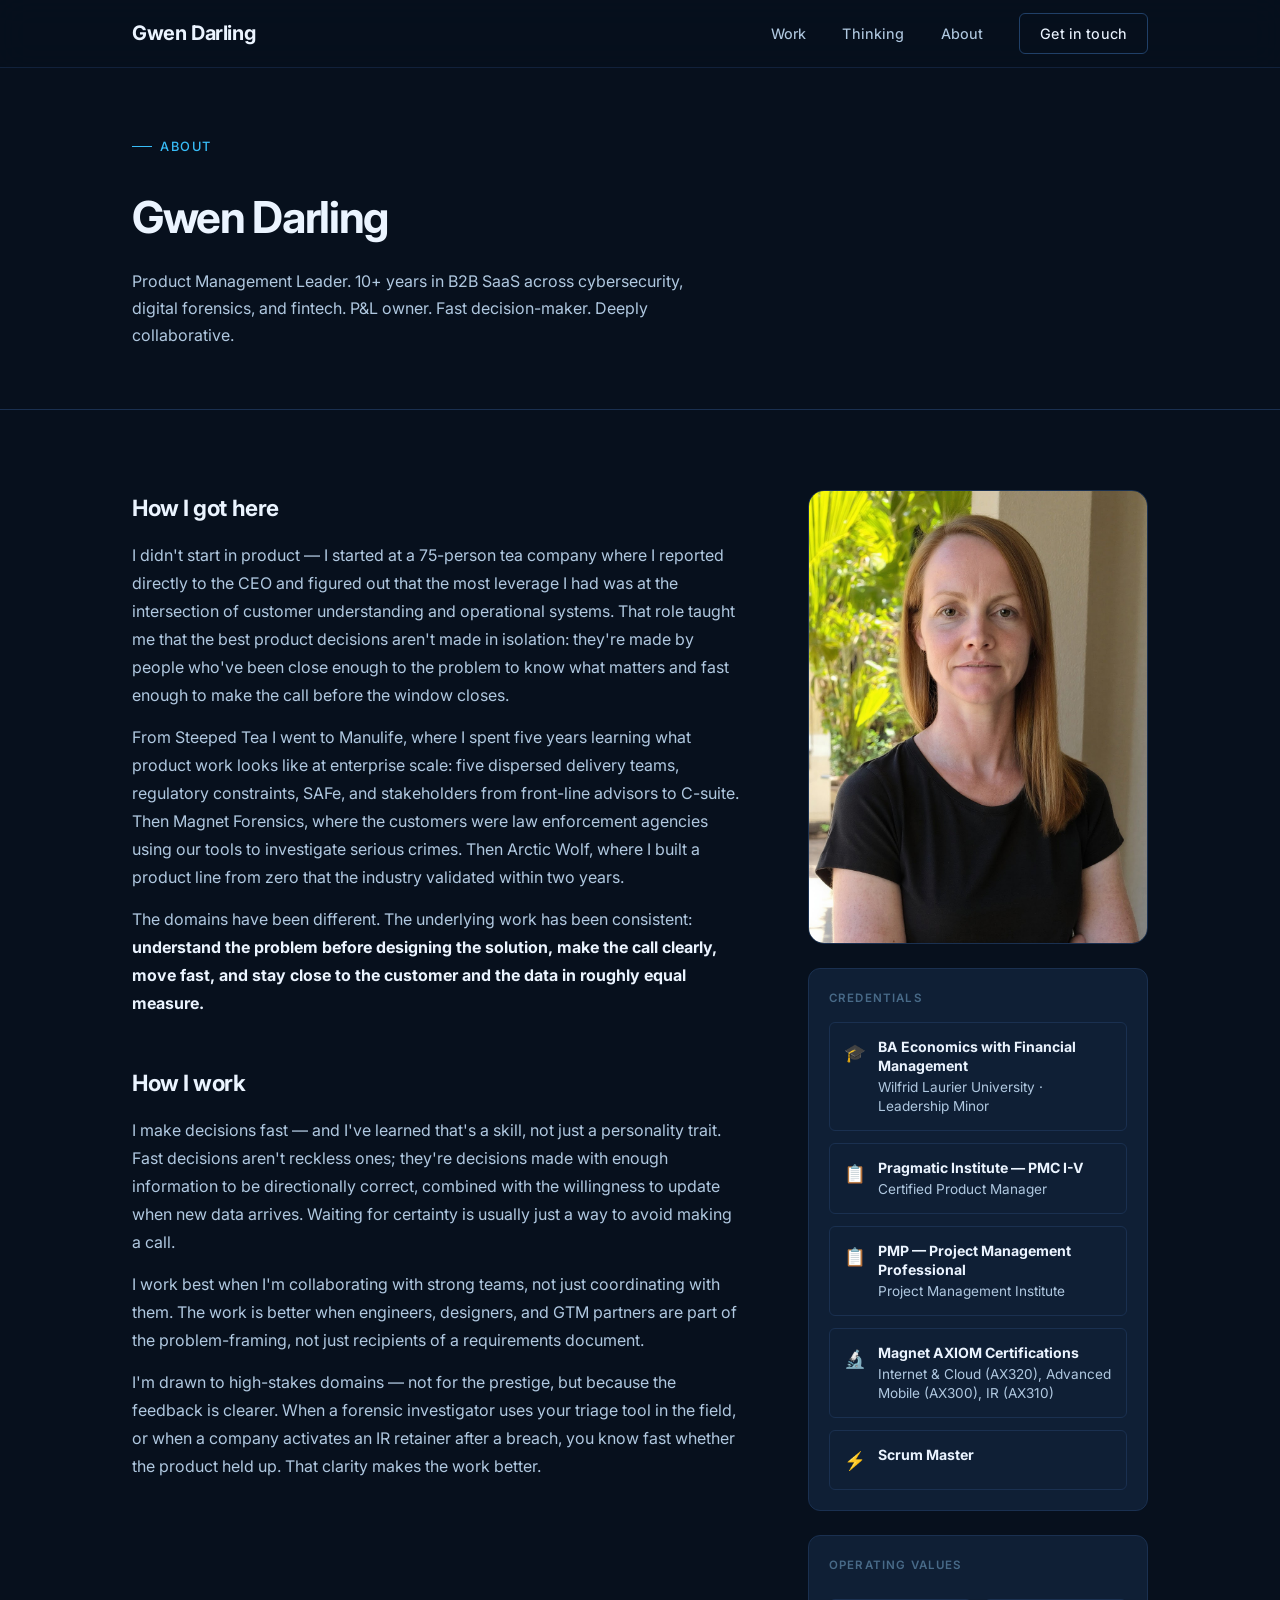
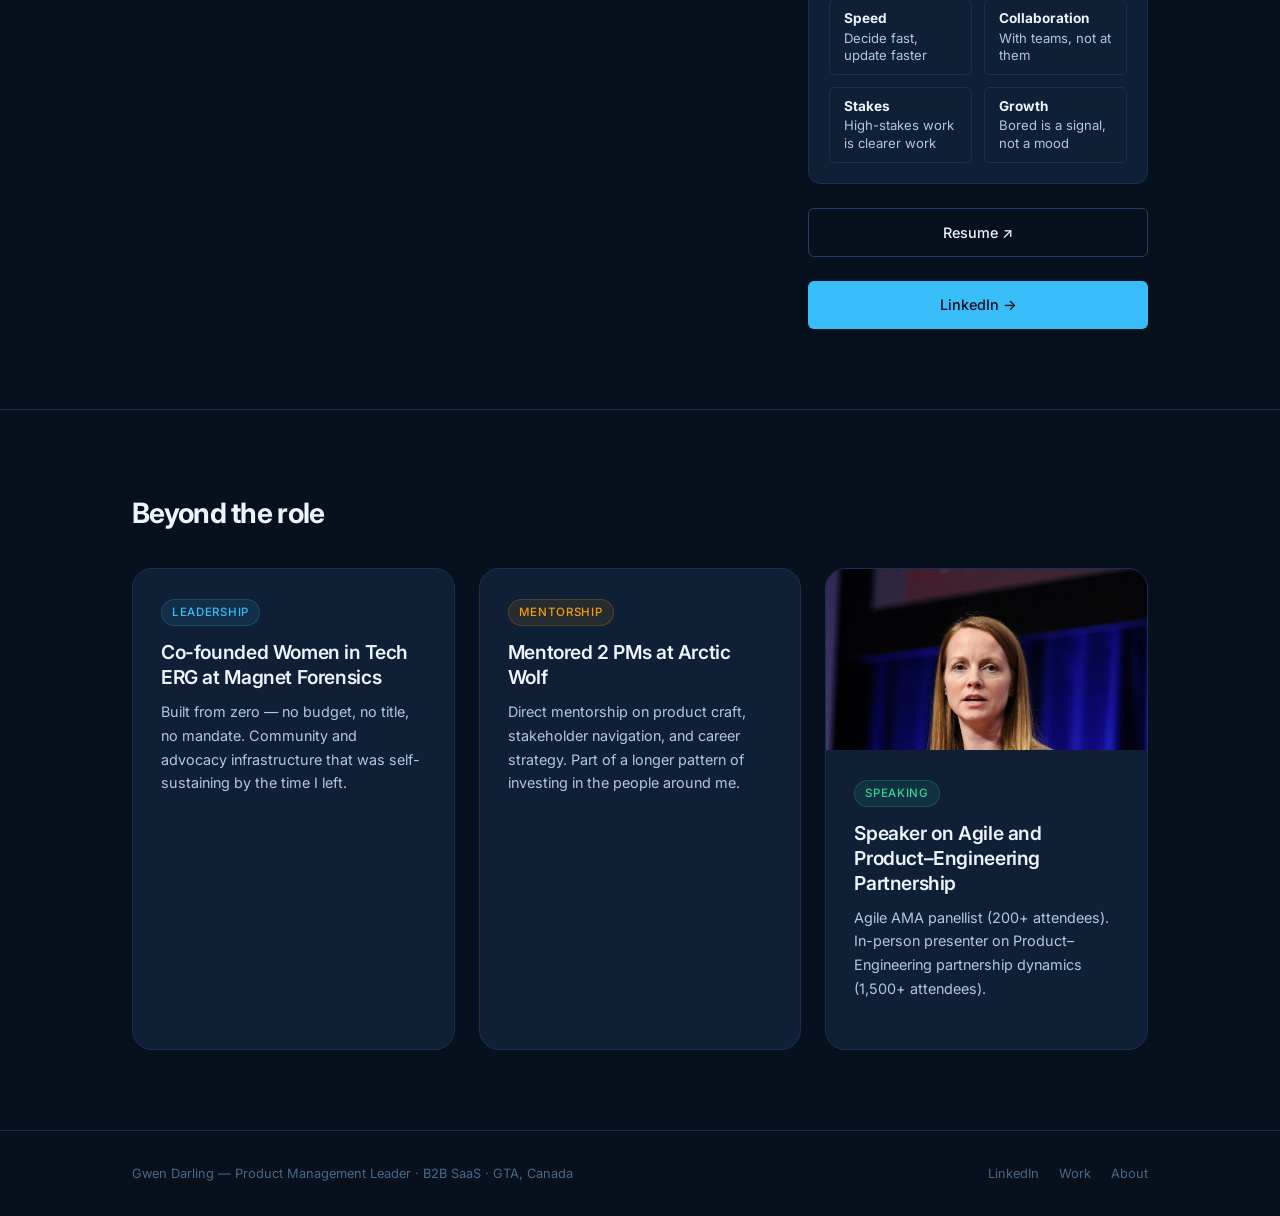
==== about.html @ f96384a4 "refactor: remove job-seeking language and update branding across site - Replace "Director of Product" ====
<!DOCTYPE html>
<html lang="en">
<head>
  <meta charset="UTF-8">
  <meta name="viewport" content="width=device-width, initial-scale=1.0">
  <title>About — Gwen Darling</title>
  <meta name="description" content="Product Management Leader. High-energy, fast-moving, deeply collaborative. Based in Greater Toronto Area. Open to Head, Lead, and Staff PM roles in B2B SaaS.">
  <link rel="stylesheet" href="css/style.css">
  <link rel="icon" href="data:image/svg+xml,<svg xmlns='http://www.w3.org/2000/svg' viewBox='0 0 100 100'><text y='.9em' font-size='90'>⚡</text></svg>">
</head>
<body>

<nav>
  <div class="container">
    <a href="/" class="nav-logo">Gwen Darling</a>
    <div class="nav-links">
      <a href="work.html">Work</a>
      <a href="thinking.html">Thinking</a>
      <a href="about.html">About</a>
      <a href="https://www.linkedin.com/in/gwendarling" target="_blank" rel="noopener" class="nav-cta">Get in touch</a>
    </div>
    <button class="nav-toggle" aria-label="Toggle navigation">
      <span></span><span></span><span></span>
    </button>
  </div>
</nav>

<main>

  <div class="page-hero">
    <div class="container">
      <div class="hero-label">About</div>
      <h1>Gwen Darling</h1>
      <p>Product Management Leader. 10+ years in B2B SaaS across cybersecurity, digital forensics, and fintech. P&amp;L owner. Fast decision-maker. Deeply collaborative.</p>
    </div>
  </div>

  <section>
    <div class="container">
      <div class="about-grid">

        <div class="about-content">

          <h2>How I got here</h2>
          <p>I didn't start in product — I started at a 75-person tea company where I reported directly to the CEO and figured out that the most leverage I had was at the intersection of customer understanding and operational systems. That role taught me that the best product decisions aren't made in isolation: they're made by people who've been close enough to the problem to know what matters and fast enough to make the call before the window closes.</p>
          <p>From Steeped Tea I went to Manulife, where I spent five years learning what product work looks like at enterprise scale: five dispersed delivery teams, regulatory constraints, SAFe, and stakeholders from front-line advisors to C-suite. Then Magnet Forensics, where the customers were law enforcement agencies using our tools to investigate serious crimes. Then Arctic Wolf, where I built a product line from zero that the industry validated within two years.</p>
          <p>The domains have been different. The underlying work has been consistent: <strong>understand the problem before designing the solution, make the call clearly, move fast, and stay close to the customer and the data in roughly equal measure.</strong></p>

          <h2>How I work</h2>
          <p>I make decisions fast — and I've learned that's a skill, not just a personality trait. Fast decisions aren't reckless ones; they're decisions made with enough information to be directionally correct, combined with the willingness to update when new data arrives. Waiting for certainty is usually just a way to avoid making a call.</p>
          <p>I work best when I'm collaborating with strong teams, not just coordinating with them. The work is better when engineers, designers, and GTM partners are part of the problem-framing, not just recipients of a requirements document.</p>
          <p>I'm drawn to high-stakes domains — not for the prestige, but because the feedback is clearer. When a forensic investigator uses your triage tool in the field, or when a company activates an IR retainer after a breach, you know fast whether the product held up. That clarity makes the work better.</p>


        </div>

        <aside>

          <div style="display: flex; flex-direction: column; gap: 24px; position: sticky; top: calc(var(--nav-h) + 24px);">

            <div style="border-radius: 16px; overflow: hidden; border: 1px solid var(--border); aspect-ratio: 3/4;">
              <img src="images/gwen-headshot.jpg" alt="Gwen Darling" style="width: 100%; height: 100%; object-fit: cover; object-position: center top; display: block;">
            </div>

            <div class="sidebar-card">
              <h4>Credentials</h4>
              <div class="credential-list">
                <div class="credential">
                  <span class="credential-icon">🎓</span>
                  <div class="credential-text">
                    <strong>BA Economics with Financial Management</strong>
                    Wilfrid Laurier University · Leadership Minor
                  </div>
                </div>
                <div class="credential">
                  <span class="credential-icon">📋</span>
                  <div class="credential-text">
                    <strong>Pragmatic Institute — PMC I-V</strong>
                    Certified Product Manager
                  </div>
                </div>
                <div class="credential">
                  <span class="credential-icon">📋</span>
                  <div class="credential-text">
                    <strong>PMP — Project Management Professional</strong>
                    Project Management Institute
                  </div>
                </div>
                <div class="credential">
                  <span class="credential-icon">🔬</span>
                  <div class="credential-text">
                    <strong>Magnet AXIOM Certifications</strong>
                    Internet &amp; Cloud (AX320), Advanced Mobile (AX300), IR (AX310)
                  </div>
                </div>
                <div class="credential">
                  <span class="credential-icon">⚡</span>
                  <div class="credential-text">
                    <strong>Scrum Master</strong>
                  </div>
                </div>
              </div>
            </div>

            <div class="sidebar-card">
              <h4>Operating values</h4>
              <div class="values-grid">
                <div class="value-chip"><strong>Speed</strong>Decide fast, update faster</div>
                <div class="value-chip"><strong>Collaboration</strong>With teams, not at them</div>
                <div class="value-chip"><strong>Stakes</strong>High-stakes work is clearer work</div>
                <div class="value-chip"><strong>Growth</strong>Bored is a signal, not a mood</div>
              </div>
            </div>

            <a href="downloads/Gwen_Darling2026.pdf" target="_blank" class="btn btn-ghost" style="text-align: center; justify-content: center;">
              Resume ↗
            </a>
            <a href="https://www.linkedin.com/in/gwendarling" target="_blank" rel="noopener" class="btn btn-primary" style="text-align: center; justify-content: center;">
              LinkedIn →
            </a>

          </div>

        </aside>

      </div>
    </div>
  </section>

  <!-- ERG / Speaking -->
  <section style="border-top: 1px solid var(--border);">
    <div class="container">
      <h2 class="section-title" style="margin-bottom: 32px;">Beyond the role</h2>
      <div class="cards-grid three">

        <div class="card" style="cursor: default;">
          <div class="card-body">
            <div class="card-tag">Leadership</div>
            <h3>Co-founded Women in Tech ERG at Magnet Forensics</h3>
            <p>Built from zero — no budget, no title, no mandate. Community and advocacy infrastructure that was self-sustaining by the time I left.</p>
          </div>
        </div>

        <div class="card" style="cursor: default;">
          <div class="card-body">
            <div class="card-tag warm">Mentorship</div>
            <h3>Mentored 2 PMs at Arctic Wolf</h3>
            <p>Direct mentorship on product craft, stakeholder navigation, and career strategy. Part of a longer pattern of investing in the people around me.</p>
          </div>
        </div>

        <div class="card" style="cursor: default;">
          <div class="card-image">
            <img src="images/gwen-speaking.jpg" alt="Gwen Darling presenting on stage" loading="lazy" style="object-position: center top;">
          </div>
          <div class="card-body">
            <div class="card-tag green">Speaking</div>
            <h3>Speaker on Agile and Product–Engineering Partnership</h3>
            <p>Agile AMA panellist (200+ attendees). In-person presenter on Product–Engineering partnership dynamics (1,500+ attendees).</p>
          </div>
        </div>

      </div>
    </div>
  </section>

</main>

<footer>
  <div class="container">
    <div class="footer-inner">
      <span class="footer-copy">Gwen Darling — Product Management Leader · B2B SaaS · GTA, Canada</span>
      <div class="footer-links">
        <a href="https://www.linkedin.com/in/gwendarling" target="_blank" rel="noopener">LinkedIn</a>
        <a href="work.html">Work</a>
        <a href="about.html">About</a>
      </div>
    </div>
  </div>
</footer>

<script src="js/main.js"></script>
</body>
</html>
---- css/style.css ----
@import url('https://fonts.googleapis.com/css2?family=Inter:wght@300;400;500;600;700&family=Inter+Display:wght@600;700;800&display=swap');

/* ─── Variables ──────────────────────────────────────────── */
:root {
  --bg:          #07101D;
  --bg-alt:      #0B1829;
  --bg-card:     #0F1F35;
  --bg-card-hover: #132640;
  --border:      #1A3050;
  --border-light: #204068;

  --text:        #B0C8E0;
  --text-bright: #EBF4FF;
  --text-dim:    #486A88;

  --accent:      #38BDF8;
  --accent-dim:  #0EA5E9;
  --warm:        #F59E0B;
  --warm-dim:    #D97706;
  --green:       #34D399;
  --red:         #F87171;

  --font:        'Inter', -apple-system, BlinkMacSystemFont, sans-serif;
  --font-display:'Inter Display', 'Inter', sans-serif;

  --max:         1080px;
  --nav-h:       68px;

  --r-sm:        6px;
  --r-md:        12px;
  --r-lg:        20px;

  --ease:        cubic-bezier(0.25, 0.46, 0.45, 0.94);
}

/* ─── Reset ──────────────────────────────────────────────── */
*, *::before, *::after { box-sizing: border-box; margin: 0; padding: 0; }
html { scroll-behavior: smooth; -webkit-font-smoothing: antialiased; }
body {
  font-family: var(--font);
  background: var(--bg);
  color: var(--text);
  line-height: 1.65;
  font-size: 1rem;
}
img { display: block; max-width: 100%; }
a { color: var(--accent); text-decoration: none; transition: color 0.2s var(--ease); }
a:hover { color: var(--accent-dim); }

/* ─── Layout ─────────────────────────────────────────────── */
.container {
  max-width: var(--max);
  margin: 0 auto;
  padding: 0 32px;
}
@media (max-width: 640px) { .container { padding: 0 20px; } }

section { padding: 80px 0; }
section + section { border-top: 1px solid var(--border); }

/* ─── Navigation ─────────────────────────────────────────── */
nav {
  position: fixed;
  top: 0; left: 0; right: 0;
  height: var(--nav-h);
  z-index: 100;
  display: flex;
  align-items: center;
  background: rgba(7, 16, 29, 0.85);
  backdrop-filter: blur(16px);
  -webkit-backdrop-filter: blur(16px);
  border-bottom: 1px solid rgba(26, 48, 80, 0.6);
}
nav .container {
  display: flex;
  align-items: center;
  justify-content: space-between;
  width: 100%;
}
.nav-logo {
  font-family: var(--font-display);
  font-size: 1.25rem;
  font-weight: 700;
  color: var(--text-bright);
  letter-spacing: -0.02em;
}
.nav-logo:hover { color: var(--accent); }
.nav-links {
  display: flex;
  align-items: center;
  gap: 36px;
}
.nav-links a {
  color: var(--text);
  font-size: 0.9rem;
  font-weight: 450;
  letter-spacing: 0.01em;
  transition: color 0.2s var(--ease);
}
.nav-links a:hover { color: var(--text-bright); }
.nav-cta {
  display: inline-flex;
  align-items: center;
  padding: 8px 20px;
  background: transparent;
  border: 1px solid var(--border-light);
  border-radius: var(--r-sm);
  color: var(--text-bright) !important;
  font-size: 0.875rem;
  font-weight: 500;
  transition: border-color 0.2s var(--ease), background 0.2s var(--ease) !important;
}
.nav-cta:hover {
  border-color: var(--accent) !important;
  background: rgba(56, 189, 248, 0.08) !important;
}
.nav-toggle {
  display: none;
  flex-direction: column;
  gap: 5px;
  cursor: pointer;
  background: none;
  border: none;
  padding: 4px;
}
.nav-toggle span {
  display: block;
  width: 22px;
  height: 2px;
  background: var(--text);
  border-radius: 2px;
  transition: all 0.2s var(--ease);
}
@media (max-width: 680px) {
  .nav-links { display: none; flex-direction: column; gap: 0; position: absolute; top: var(--nav-h); left: 0; right: 0; background: var(--bg-alt); border-bottom: 1px solid var(--border); padding: 16px 0; }
  .nav-links.open { display: flex; }
  .nav-links a { padding: 12px 32px; }
  .nav-toggle { display: flex; }
}

/* ─── Hero ───────────────────────────────────────────────── */
.hero {
  padding-top: calc(var(--nav-h) + 80px);
  padding-bottom: 80px;
  border-bottom: 1px solid var(--border);
}
.hero-label {
  display: inline-flex;
  align-items: center;
  gap: 8px;
  font-size: 0.8rem;
  font-weight: 500;
  letter-spacing: 0.12em;
  text-transform: uppercase;
  color: var(--accent);
  margin-bottom: 24px;
}
.hero-label::before {
  content: '';
  display: block;
  width: 20px;
  height: 1px;
  background: var(--accent);
}
.hero h1 {
  font-family: var(--font-display);
  font-size: clamp(2.4rem, 5vw, 4rem);
  font-weight: 700;
  line-height: 1.1;
  letter-spacing: -0.03em;
  color: var(--text-bright);
  max-width: 820px;
  margin-bottom: 28px;
}
.hero h1 em {
  font-style: normal;
  color: var(--accent);
}
.hero-sub {
  font-size: 1.1rem;
  color: var(--text);
  max-width: 600px;
  line-height: 1.7;
  margin-bottom: 40px;
}
.hero-actions {
  display: flex;
  align-items: center;
  gap: 16px;
  flex-wrap: wrap;
}
.btn {
  display: inline-flex;
  align-items: center;
  gap: 8px;
  padding: 12px 28px;
  border-radius: var(--r-sm);
  font-size: 0.9rem;
  font-weight: 500;
  transition: all 0.2s var(--ease);
  cursor: pointer;
  border: none;
}
.btn-primary {
  background: var(--accent);
  color: #07101D;
}
.btn-primary:hover {
  background: #7DD3FC;
  color: #07101D;
  transform: translateY(-1px);
}
.btn-ghost {
  background: transparent;
  border: 1px solid var(--border-light);
  color: var(--text-bright);
}
.btn-ghost:hover {
  border-color: var(--text-dim);
  color: var(--text-bright);
  transform: translateY(-1px);
}

/* ─── Metrics Bar ────────────────────────────────────────── */
.metrics {
  display: grid;
  grid-template-columns: repeat(3, 1fr);
  gap: 1px;
  background: var(--border);
  border: 1px solid var(--border);
  border-radius: var(--r-md);
  overflow: hidden;
  margin-top: 60px;
}
.metric {
  background: var(--bg-card);
  padding: 28px 32px;
  display: flex;
  flex-direction: column;
  gap: 4px;
}
.metric-value {
  font-family: var(--font-display);
  font-size: 2.5rem;
  font-weight: 700;
  color: var(--warm);
  letter-spacing: -0.03em;
  line-height: 1;
}
.metric-label {
  font-size: 0.85rem;
  color: var(--text-dim);
  line-height: 1.4;
}
@media (max-width: 680px) {
  .metrics { grid-template-columns: 1fr; }
  .metric { padding: 20px 24px; }
}

/* ─── Section Headers ────────────────────────────────────── */
.section-header {
  display: flex;
  align-items: baseline;
  justify-content: space-between;
  gap: 16px;
  margin-bottom: 48px;
  flex-wrap: wrap;
}
.section-title {
  font-family: var(--font-display);
  font-size: 1.75rem;
  font-weight: 700;
  color: var(--text-bright);
  letter-spacing: -0.025em;
}
.section-link {
  font-size: 0.875rem;
  color: var(--accent);
  white-space: nowrap;
}

/* ─── Case Study Cards ───────────────────────────────────── */
.cards-grid {
  display: grid;
  grid-template-columns: repeat(2, 1fr);
  gap: 24px;
}
.cards-grid.three { grid-template-columns: repeat(3, 1fr); }
@media (max-width: 860px) { .cards-grid, .cards-grid.three { grid-template-columns: 1fr; } }

.card {
  background: var(--bg-card);
  border: 1px solid var(--border);
  border-radius: var(--r-lg);
  overflow: hidden;
  transition: border-color 0.25s var(--ease), transform 0.25s var(--ease), background 0.25s var(--ease);
  cursor: pointer;
}
.card:hover {
  border-color: var(--border-light);
  background: var(--bg-card-hover);
  transform: translateY(-3px);
}
.card a { color: inherit; }
.card a:hover { color: inherit; }

.card-image {
  width: 100%;
  aspect-ratio: 16/9;
  overflow: hidden;
  background: var(--bg-alt);
  position: relative;
}
.card-image img {
  width: 100%;
  height: 100%;
  object-fit: cover;
  object-position: top left;
  transition: transform 0.4s var(--ease);
}
.card:hover .card-image img { transform: scale(1.03); }

.card-image-placeholder {
  width: 100%;
  aspect-ratio: 16/9;
  background: linear-gradient(135deg, var(--bg-alt) 0%, var(--bg-card) 100%);
  display: flex;
  align-items: center;
  justify-content: center;
}
.card-image-placeholder .card-icon {
  font-size: 2.5rem;
  opacity: 0.3;
}

.card-body {
  padding: 28px;
}
.card-tag {
  display: inline-flex;
  align-items: center;
  padding: 3px 10px;
  background: rgba(56, 189, 248, 0.1);
  border: 1px solid rgba(56, 189, 248, 0.2);
  border-radius: 100px;
  font-size: 0.72rem;
  font-weight: 500;
  letter-spacing: 0.06em;
  text-transform: uppercase;
  color: var(--accent);
  margin-bottom: 14px;
}
.card-tag.warm {
  background: rgba(245, 158, 11, 0.1);
  border-color: rgba(245, 158, 11, 0.2);
  color: var(--warm);
}
.card-tag.green {
  background: rgba(52, 211, 153, 0.1);
  border-color: rgba(52, 211, 153, 0.2);
  color: var(--green);
}
.card h2, .card h3 {
  font-family: var(--font-display);
  font-size: 1.2rem;
  font-weight: 600;
  color: var(--text-bright);
  letter-spacing: -0.02em;
  line-height: 1.3;
  margin-bottom: 10px;
}
.card p {
  font-size: 0.9rem;
  color: var(--text);
  line-height: 1.65;
  margin-bottom: 20px;
}
.card-outcomes {
  display: flex;
  flex-direction: column;
  gap: 6px;
  border-top: 1px solid var(--border);
  padding-top: 16px;
  margin-top: 4px;
}
.card-outcomes li {
  display: flex;
  align-items: center;
  gap: 10px;
  font-size: 0.82rem;
  color: var(--text-dim);
  list-style: none;
}
.card-outcomes li::before {
  content: '';
  display: block;
  width: 4px;
  height: 4px;
  border-radius: 50%;
  background: var(--green);
  flex-shrink: 0;
}
.card-arrow {
  display: inline-flex;
  align-items: center;
  gap: 6px;
  font-size: 0.82rem;
  font-weight: 500;
  color: var(--accent);
  margin-top: 16px;
  transition: gap 0.2s var(--ease);
}
.card:hover .card-arrow { gap: 10px; }

/* ─── Case Study (full page) ─────────────────────────────── */
.cs-hero {
  padding-top: calc(var(--nav-h) + 60px);
  padding-bottom: 60px;
  border-bottom: 1px solid var(--border);
}
.cs-breadcrumb {
  font-size: 0.82rem;
  color: var(--text-dim);
  margin-bottom: 24px;
  display: flex;
  align-items: center;
  gap: 8px;
}
.cs-breadcrumb a { color: var(--text-dim); }
.cs-breadcrumb a:hover { color: var(--text); }
.cs-hero h1 {
  font-family: var(--font-display);
  font-size: clamp(1.8rem, 4vw, 3rem);
  font-weight: 700;
  color: var(--text-bright);
  letter-spacing: -0.03em;
  line-height: 1.15;
  max-width: 760px;
  margin-bottom: 20px;
}
.cs-hero .lead {
  font-size: 1.1rem;
  color: var(--text);
  max-width: 640px;
  line-height: 1.7;
  margin-bottom: 36px;
}
.cs-meta {
  display: flex;
  flex-wrap: wrap;
  gap: 24px;
  align-items: center;
}
.cs-meta-item {
  display: flex;
  flex-direction: column;
  gap: 2px;
}
.cs-meta-item .label {
  font-size: 0.72rem;
  font-weight: 500;
  letter-spacing: 0.1em;
  text-transform: uppercase;
  color: var(--text-dim);
}
.cs-meta-item .value {
  font-size: 0.9rem;
  color: var(--text-bright);
  font-weight: 500;
}
.cs-divider {
  width: 1px;
  height: 32px;
  background: var(--border);
}

/* Case study body */
.cs-body {
  display: grid;
  grid-template-columns: 1fr 280px;
  gap: 64px;
  align-items: start;
}
@media (max-width: 860px) { .cs-body { grid-template-columns: 1fr; } .cs-sidebar { order: -1; } }

.cs-content h2 {
  font-family: var(--font-display);
  font-size: 1.4rem;
  font-weight: 700;
  color: var(--text-bright);
  letter-spacing: -0.02em;
  margin-top: 56px;
  margin-bottom: 16px;
}
.cs-content h2:first-child { margin-top: 0; }
.cs-content h3 {
  font-size: 1rem;
  font-weight: 600;
  color: var(--text-bright);
  margin-top: 32px;
  margin-bottom: 12px;
}
.cs-content p {
  color: var(--text);
  line-height: 1.75;
  margin-bottom: 16px;
}
.cs-content ul, .cs-content ol {
  color: var(--text);
  line-height: 1.75;
  padding-left: 20px;
  margin-bottom: 16px;
}
.cs-content li { margin-bottom: 8px; }
.cs-content strong { color: var(--text-bright); font-weight: 600; }

.cs-image {
  border-radius: var(--r-md);
  overflow: hidden;
  border: 1px solid var(--border);
  margin: 32px 0;
}
.cs-image img { width: 100%; }
.cs-image figcaption {
  padding: 12px 16px;
  font-size: 0.8rem;
  color: var(--text-dim);
  border-top: 1px solid var(--border);
  background: var(--bg-card);
}

.cs-callout {
  background: var(--bg-card);
  border: 1px solid var(--border);
  border-left: 3px solid var(--accent);
  border-radius: var(--r-sm);
  padding: 20px 24px;
  margin: 28px 0;
}
.cs-callout.warm { border-left-color: var(--warm); }
.cs-callout.green { border-left-color: var(--green); }
.cs-callout p {
  margin: 0;
  font-size: 0.95rem;
  font-style: italic;
  color: var(--text-bright);
}
.cs-callout .source {
  display: block;
  margin-top: 8px;
  font-size: 0.8rem;
  color: var(--text-dim);
  font-style: normal;
}

.outcomes-grid {
  display: grid;
  grid-template-columns: repeat(2, 1fr);
  gap: 16px;
  margin: 28px 0;
}
@media (max-width: 560px) { .outcomes-grid { grid-template-columns: 1fr; } }

.outcome-card {
  background: var(--bg-card);
  border: 1px solid var(--border);
  border-radius: var(--r-md);
  padding: 20px;
}
.outcome-value {
  font-family: var(--font-display);
  font-size: 2rem;
  font-weight: 700;
  color: var(--warm);
  letter-spacing: -0.03em;
  line-height: 1;
  margin-bottom: 4px;
}
.outcome-label {
  font-size: 0.82rem;
  color: var(--text-dim);
}

/* Sidebar */
.cs-sidebar {
  position: sticky;
  top: calc(var(--nav-h) + 24px);
  display: flex;
  flex-direction: column;
  gap: 24px;
}
.sidebar-card {
  background: var(--bg-card);
  border: 1px solid var(--border);
  border-radius: var(--r-md);
  padding: 20px;
}
.sidebar-card h4 {
  font-size: 0.72rem;
  font-weight: 600;
  letter-spacing: 0.1em;
  text-transform: uppercase;
  color: var(--text-dim);
  margin-bottom: 14px;
}
.sidebar-card ul { list-style: none; padding: 0; }
.sidebar-card ul li {
  font-size: 0.85rem;
  color: var(--text);
  padding: 6px 0;
  border-bottom: 1px solid var(--border);
  line-height: 1.4;
}
.sidebar-card ul li:last-child { border-bottom: none; }
.sidebar-download {
  display: flex;
  align-items: center;
  gap: 10px;
  padding: 12px 16px;
  background: rgba(56, 189, 248, 0.06);
  border: 1px solid rgba(56, 189, 248, 0.15);
  border-radius: var(--r-sm);
  font-size: 0.85rem;
  color: var(--accent);
  transition: background 0.2s var(--ease);
}
.sidebar-download:hover {
  background: rgba(56, 189, 248, 0.12);
  color: var(--accent);
}

/* ─── Thinking page ──────────────────────────────────────── */
.thinking-grid {
  display: grid;
  gap: 40px;
}
.thinking-item {
  display: grid;
  grid-template-columns: 48px 1fr;
  gap: 24px;
  align-items: start;
}
.thinking-number {
  font-family: var(--font-display);
  font-size: 1rem;
  font-weight: 700;
  color: var(--text-dim);
  padding-top: 4px;
}
.thinking-item h3 {
  font-family: var(--font-display);
  font-size: 1.25rem;
  font-weight: 600;
  color: var(--text-bright);
  letter-spacing: -0.02em;
  margin-bottom: 12px;
}
.thinking-item p {
  color: var(--text);
  line-height: 1.75;
  margin-bottom: 12px;
}
.thinking-item strong { color: var(--text-bright); }
.thinking-item .tag {
  display: inline-flex;
  padding: 2px 8px;
  background: var(--bg-card);
  border: 1px solid var(--border);
  border-radius: 4px;
  font-size: 0.72rem;
  color: var(--text-dim);
  margin-right: 6px;
}

/* ─── About page ─────────────────────────────────────────── */
.about-grid {
  display: grid;
  grid-template-columns: 1fr 340px;
  gap: 64px;
  align-items: start;
}
@media (max-width: 860px) { .about-grid { grid-template-columns: 1fr; } }

.about-content h2 {
  font-family: var(--font-display);
  font-size: 1.4rem;
  font-weight: 700;
  color: var(--text-bright);
  letter-spacing: -0.02em;
  margin-top: 48px;
  margin-bottom: 14px;
}
.about-content h2:first-child { margin-top: 0; }
.about-content p {
  color: var(--text);
  line-height: 1.75;
  margin-bottom: 14px;
}
.about-content strong { color: var(--text-bright); }

.credential-list {
  display: flex;
  flex-direction: column;
  gap: 12px;
}
.credential {
  display: flex;
  gap: 12px;
  align-items: flex-start;
  padding: 14px;
  background: var(--bg-card);
  border: 1px solid var(--border);
  border-radius: var(--r-sm);
}
.credential-icon { font-size: 1.1rem; flex-shrink: 0; margin-top: 1px; }
.credential-text { font-size: 0.85rem; color: var(--text); line-height: 1.4; }
.credential-text strong { display: block; color: var(--text-bright); font-size: 0.88rem; margin-bottom: 2px; }

.values-grid {
  display: grid;
  grid-template-columns: repeat(2, 1fr);
  gap: 12px;
  margin-top: 24px;
}
.value-chip {
  padding: 10px 14px;
  background: var(--bg-card);
  border: 1px solid var(--border);
  border-radius: var(--r-sm);
  font-size: 0.82rem;
  color: var(--text);
  line-height: 1.3;
}
.value-chip strong { display: block; color: var(--text-bright); font-size: 0.85rem; margin-bottom: 2px; }

/* ─── Work index ─────────────────────────────────────────── */
.work-list {
  display: flex;
  flex-direction: column;
  gap: 0;
  border: 1px solid var(--border);
  border-radius: var(--r-lg);
  overflow: hidden;
}
.work-item {
  display: grid;
  grid-template-columns: 1fr auto;
  gap: 24px;
  align-items: center;
  padding: 28px 32px;
  border-bottom: 1px solid var(--border);
  background: var(--bg-card);
  transition: background 0.2s var(--ease);
  cursor: pointer;
}
.work-item:last-child { border-bottom: none; }
.work-item:hover { background: var(--bg-card-hover); }
.work-item a { color: inherit; }
.work-item-content h3 {
  font-family: var(--font-display);
  font-size: 1.1rem;
  font-weight: 600;
  color: var(--text-bright);
  margin-bottom: 4px;
  letter-spacing: -0.015em;
}
.work-item-content p { font-size: 0.875rem; color: var(--text-dim); }
.work-item-meta {
  display: flex;
  align-items: center;
  gap: 12px;
  flex-shrink: 0;
}
@media (max-width: 640px) {
  .work-item { grid-template-columns: 1fr; }
  .work-item-meta { display: none; }
}

/* ─── Page hero (non-home) ───────────────────────────────── */
.page-hero {
  padding-top: calc(var(--nav-h) + 60px);
  padding-bottom: 60px;
  border-bottom: 1px solid var(--border);
}
.page-hero h1 {
  font-family: var(--font-display);
  font-size: clamp(1.8rem, 4vw, 2.75rem);
  font-weight: 700;
  color: var(--text-bright);
  letter-spacing: -0.03em;
  margin-bottom: 14px;
}
.page-hero p {
  font-size: 1rem;
  color: var(--text);
  max-width: 580px;
  line-height: 1.7;
}

/* ─── Video embed ────────────────────────────────────────── */
.video-embed {
  border-radius: var(--r-md);
  overflow: hidden;
  border: 1px solid var(--border);
  aspect-ratio: 16/9;
  margin: 32px 0;
  background: var(--bg-alt);
}
.video-embed iframe {
  width: 100%;
  height: 100%;
  border: none;
}

/* ─── Recognition strip ──────────────────────────────────── */
.recognition-strip {
  display: flex;
  gap: 16px;
  flex-wrap: wrap;
  margin-top: 32px;
}
.recognition-badge {
  display: inline-flex;
  align-items: center;
  gap: 8px;
  padding: 8px 14px;
  background: var(--bg-card);
  border: 1px solid var(--border);
  border-radius: 100px;
  font-size: 0.8rem;
  color: var(--text);
}
.recognition-badge .icon { font-size: 0.9rem; }

/* ─── CTA section ────────────────────────────────────────── */
.cta-section {
  text-align: center;
  padding: 80px 0;
}
.cta-section h2 {
  font-family: var(--font-display);
  font-size: clamp(1.6rem, 3vw, 2.25rem);
  font-weight: 700;
  color: var(--text-bright);
  letter-spacing: -0.025em;
  margin-bottom: 14px;
}
.cta-section p {
  font-size: 1rem;
  color: var(--text);
  margin-bottom: 32px;
  max-width: 480px;
  margin-left: auto;
  margin-right: auto;
}
.cta-actions {
  display: flex;
  align-items: center;
  justify-content: center;
  gap: 12px;
  flex-wrap: wrap;
}

/* ─── Footer ─────────────────────────────────────────────── */
footer {
  border-top: 1px solid var(--border);
  padding: 32px 0;
}
.footer-inner {
  display: flex;
  align-items: center;
  justify-content: space-between;
  flex-wrap: wrap;
  gap: 16px;
}
.footer-copy {
  font-size: 0.8rem;
  color: var(--text-dim);
}
.footer-links {
  display: flex;
  gap: 20px;
}
.footer-links a {
  font-size: 0.8rem;
  color: var(--text-dim);
}
.footer-links a:hover { color: var(--text); }

/* ─── Utilities ──────────────────────────────────────────── */
.text-accent { color: var(--accent); }
.text-warm { color: var(--warm); }
.text-green { color: var(--green); }
.text-dim { color: var(--text-dim); }
.text-bright { color: var(--text-bright); }
.mt-0 { margin-top: 0 !important; }
.mb-0 { margin-bottom: 0 !important; }
.sr-only { position: absolute; width: 1px; height: 1px; overflow: hidden; clip: rect(0,0,0,0); }
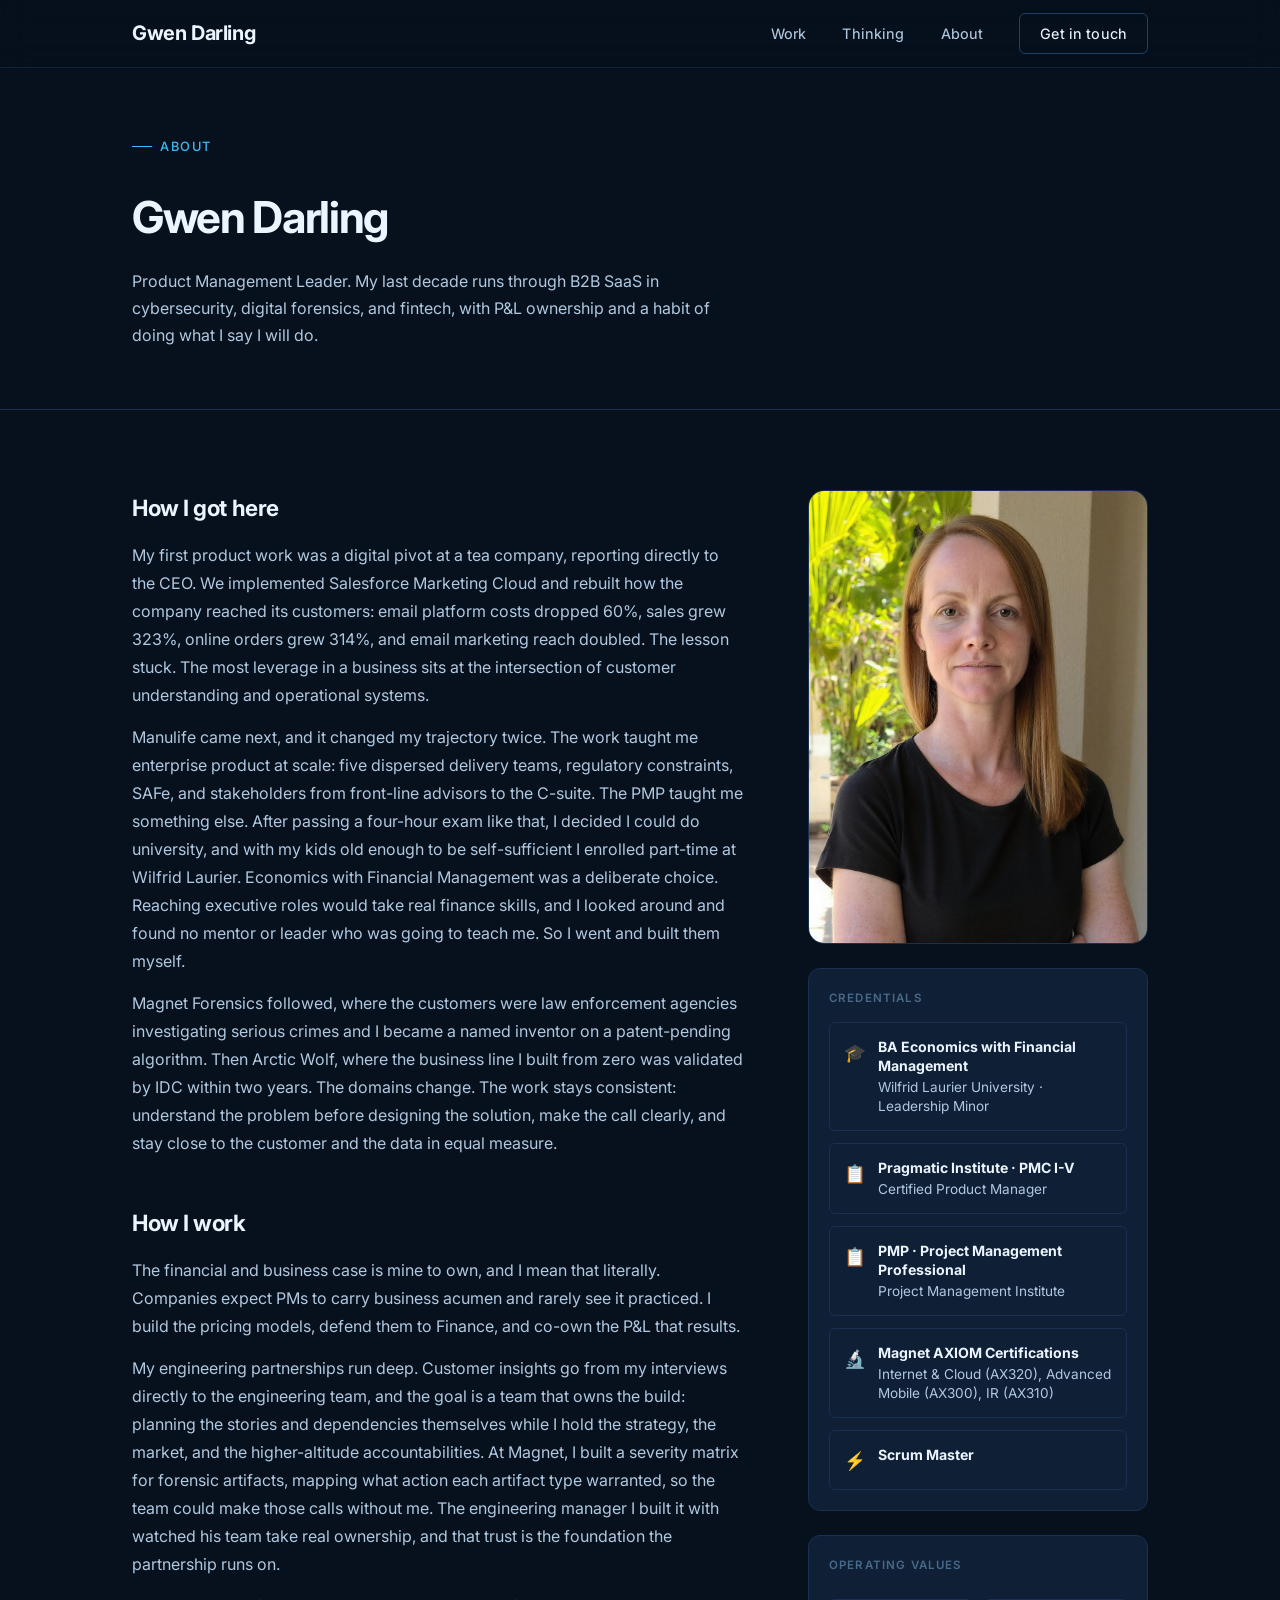
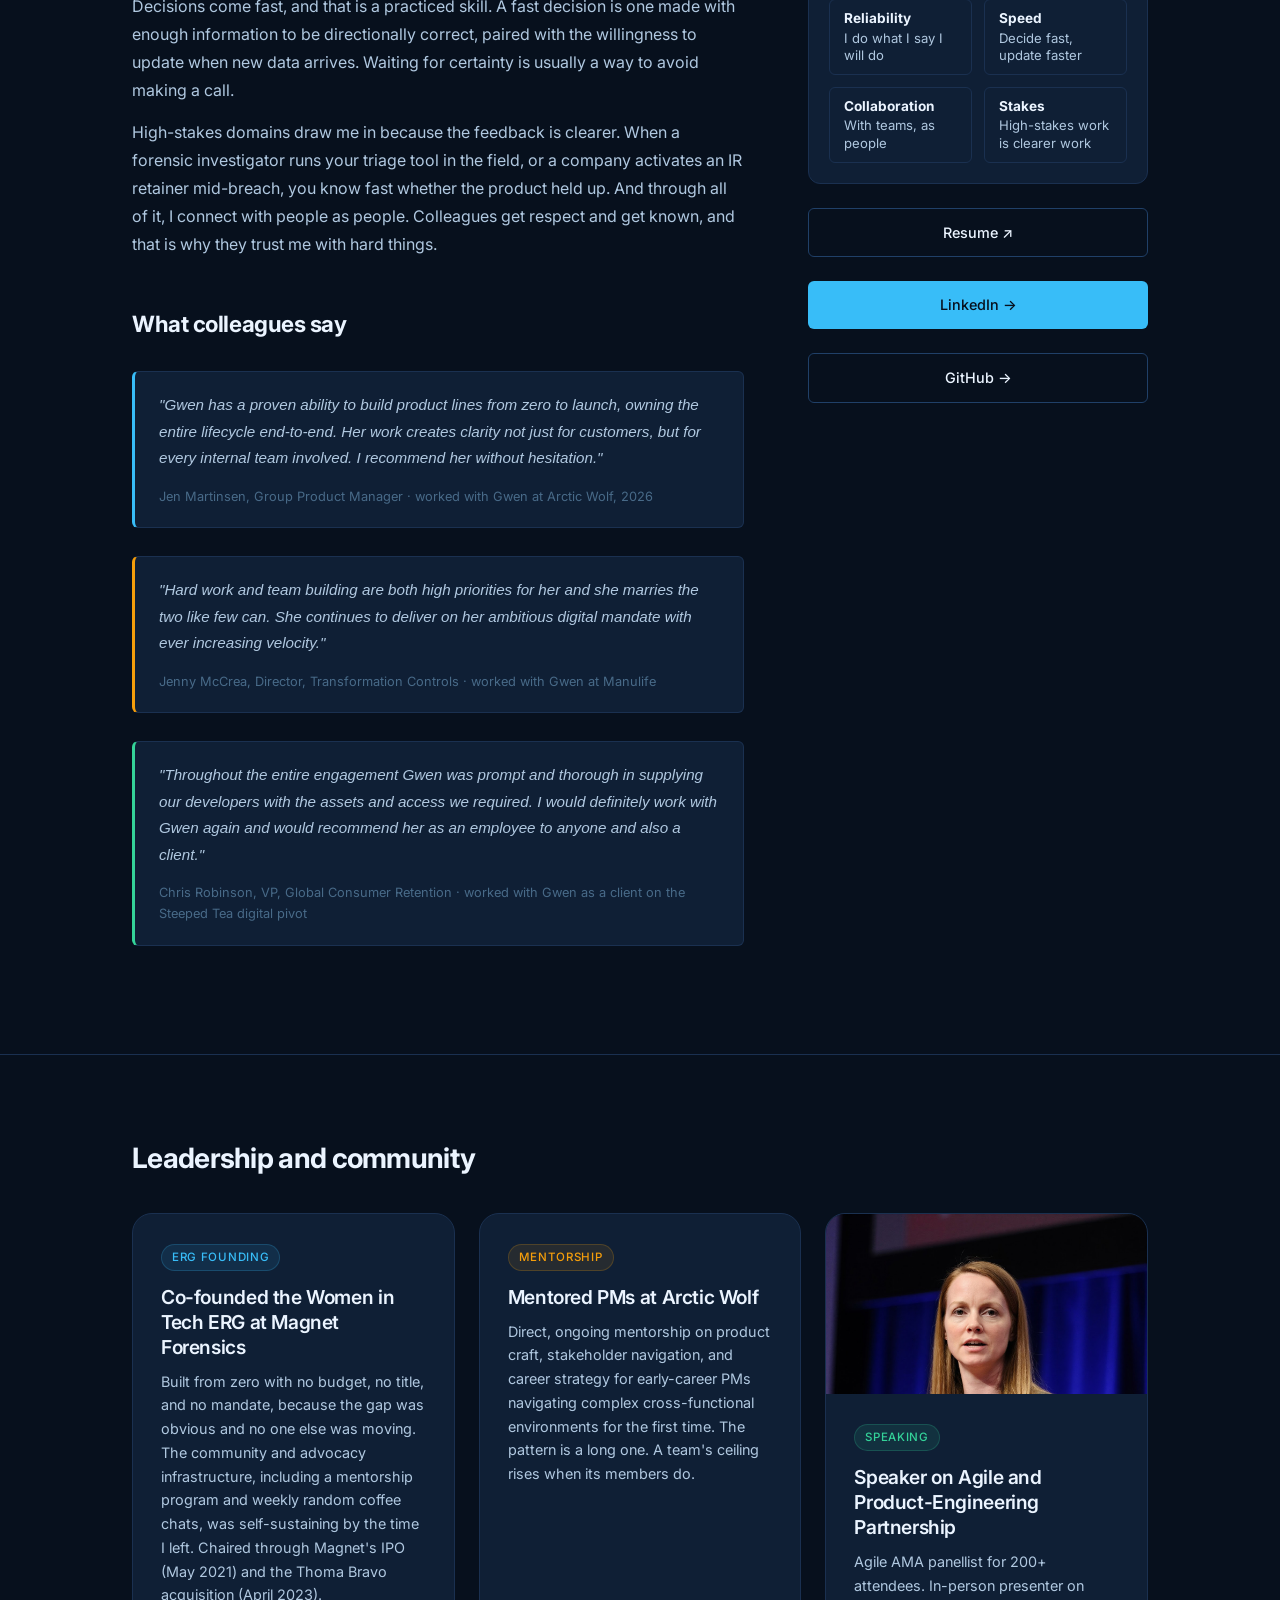
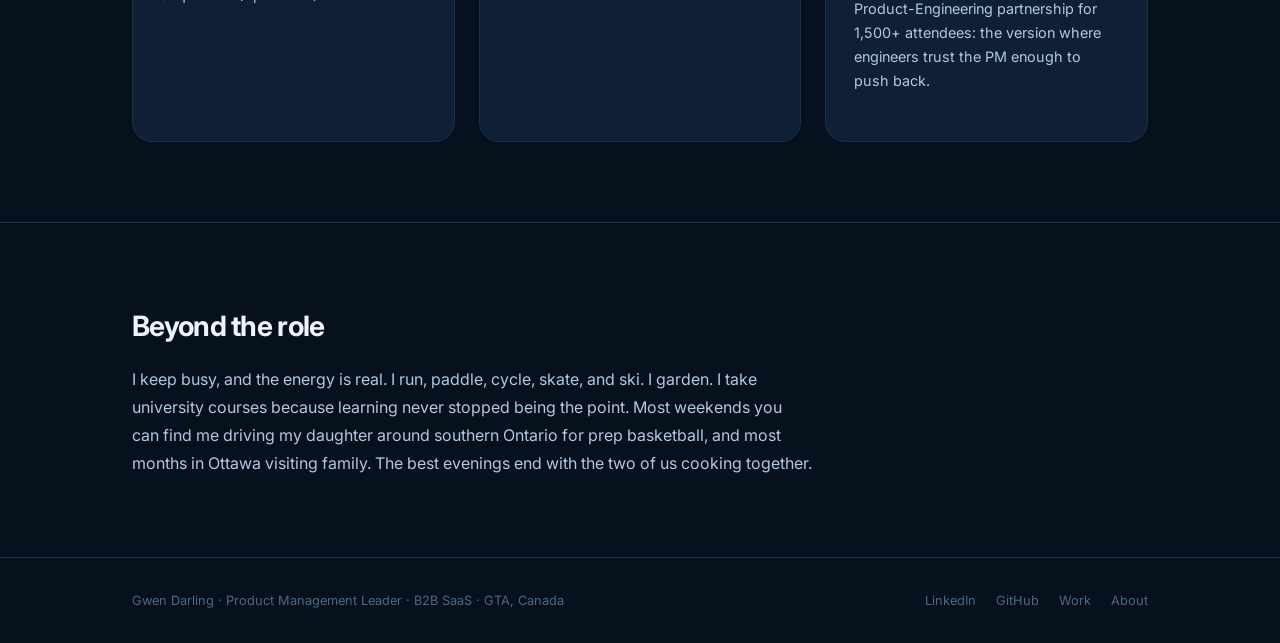
==== commit 38b2db44: "Rebuild site: decision-led case studies, AI Operations page, merged About, full voice pass - New hom" ====
--- a/about.html
+++ b/about.html
@@ -3,8 +3,8 @@
 <head>
   <meta charset="UTF-8">
   <meta name="viewport" content="width=device-width, initial-scale=1.0">
-  <title>About — Gwen Darling</title>
-  <meta name="description" content="Product Management Leader. High-energy, fast-moving, deeply collaborative. Based in Greater Toronto Area. Open to Head, Lead, and Staff PM roles in B2B SaaS.">
+  <title>About · Gwen Darling</title>
+  <meta name="description" content="Product Management Leader. High-energy, deeply collaborative, and built for high-stakes domains. Based in the Greater Toronto Area.">
   <link rel="stylesheet" href="css/style.css">
   <link rel="icon" href="data:image/svg+xml,<svg xmlns='http://www.w3.org/2000/svg' viewBox='0 0 100 100'><text y='.9em' font-size='90'>⚡</text></svg>">
 </head>
@@ -12,7 +12,7 @@
 
 <nav>
   <div class="container">
-    <a href="/" class="nav-logo">Gwen Darling</a>
+    <a href="index.html" class="nav-logo">Gwen Darling</a>
     <div class="nav-links">
       <a href="work.html">Work</a>
       <a href="thinking.html">Thinking</a>
@@ -31,7 +31,7 @@
     <div class="container">
       <div class="hero-label">About</div>
       <h1>Gwen Darling</h1>
-      <p>Product Management Leader. 10+ years in B2B SaaS across cybersecurity, digital forensics, and fintech. P&amp;L owner. Fast decision-maker. Deeply collaborative.</p>
+      <p>Product Management Leader. My last decade runs through B2B SaaS in cybersecurity, digital forensics, and fintech, with P&amp;L ownership and a habit of doing what I say I will do.</p>
     </div>
   </div>
 
@@ -42,15 +42,32 @@
         <div class="about-content">
 
           <h2>How I got here</h2>
-          <p>I didn't start in product — I started at a 75-person tea company where I reported directly to the CEO and figured out that the most leverage I had was at the intersection of customer understanding and operational systems. That role taught me that the best product decisions aren't made in isolation: they're made by people who've been close enough to the problem to know what matters and fast enough to make the call before the window closes.</p>
-          <p>From Steeped Tea I went to Manulife, where I spent five years learning what product work looks like at enterprise scale: five dispersed delivery teams, regulatory constraints, SAFe, and stakeholders from front-line advisors to C-suite. Then Magnet Forensics, where the customers were law enforcement agencies using our tools to investigate serious crimes. Then Arctic Wolf, where I built a product line from zero that the industry validated within two years.</p>
-          <p>The domains have been different. The underlying work has been consistent: <strong>understand the problem before designing the solution, make the call clearly, move fast, and stay close to the customer and the data in roughly equal measure.</strong></p>
+          <p>My first product work was a digital pivot at a tea company, reporting directly to the CEO. We implemented Salesforce Marketing Cloud and rebuilt how the company reached its customers: email platform costs dropped 60%, sales grew 323%, online orders grew 314%, and email marketing reach doubled. The lesson stuck. The most leverage in a business sits at the intersection of customer understanding and operational systems.</p>
+          <p>Manulife came next, and it changed my trajectory twice. The work taught me enterprise product at scale: five dispersed delivery teams, regulatory constraints, SAFe, and stakeholders from front-line advisors to the C-suite. The PMP taught me something else. After passing a four-hour exam like that, I decided I could do university, and with my kids old enough to be self-sufficient I enrolled part-time at Wilfrid Laurier. Economics with Financial Management was a deliberate choice. Reaching executive roles would take real finance skills, and I looked around and found no mentor or leader who was going to teach me. So I went and built them myself.</p>
+          <p>Magnet Forensics followed, where the customers were law enforcement agencies investigating serious crimes and I became a named inventor on a patent-pending algorithm. Then Arctic Wolf, where the business line I built from zero was validated by IDC within two years. The domains change. The work stays consistent: understand the problem before designing the solution, make the call clearly, and stay close to the customer and the data in equal measure.</p>
 
           <h2>How I work</h2>
-          <p>I make decisions fast — and I've learned that's a skill, not just a personality trait. Fast decisions aren't reckless ones; they're decisions made with enough information to be directionally correct, combined with the willingness to update when new data arrives. Waiting for certainty is usually just a way to avoid making a call.</p>
-          <p>I work best when I'm collaborating with strong teams, not just coordinating with them. The work is better when engineers, designers, and GTM partners are part of the problem-framing, not just recipients of a requirements document.</p>
-          <p>I'm drawn to high-stakes domains — not for the prestige, but because the feedback is clearer. When a forensic investigator uses your triage tool in the field, or when a company activates an IR retainer after a breach, you know fast whether the product held up. That clarity makes the work better.</p>
-
+          <p>The financial and business case is mine to own, and I mean that literally. Companies expect PMs to carry business acumen and rarely see it practiced. I build the pricing models, defend them to Finance, and co-own the P&amp;L that results.</p>
+          <p>My engineering partnerships run deep. Customer insights go from my interviews directly to the engineering team, and the goal is a team that owns the build: planning the stories and dependencies themselves while I hold the strategy, the market, and the higher-altitude accountabilities. At Magnet, I built a severity matrix for forensic artifacts, mapping what action each artifact type warranted, so the team could make those calls without me. The engineering manager I built it with watched his team take real ownership, and that trust is the foundation the partnership runs on.</p>
+          <p>Decisions come fast, and that is a practiced skill. A fast decision is one made with enough information to be directionally correct, paired with the willingness to update when new data arrives. Waiting for certainty is usually a way to avoid making a call.</p>
+          <p>High-stakes domains draw me in because the feedback is clearer. When a forensic investigator runs your triage tool in the field, or a company activates an IR retainer mid-breach, you know fast whether the product held up. And through all of it, I connect with people as people. Colleagues get respect and get known, and that is why they trust me with hard things.</p>
+
+          <h2>What colleagues say</h2>
+
+          <div class="cs-callout">
+            <p>"Gwen has a proven ability to build product lines from zero to launch, owning the entire lifecycle end-to-end. Her work creates clarity not just for customers, but for every internal team involved. I recommend her without hesitation."</p>
+            <span class="source">Jen Martinsen, Group Product Manager · worked with Gwen at Arctic Wolf, 2026</span>
+          </div>
+
+          <div class="cs-callout warm">
+            <p>"Hard work and team building are both high priorities for her and she marries the two like few can. She continues to deliver on her ambitious digital mandate with ever increasing velocity."</p>
+            <span class="source">Jenny McCrea, Director, Transformation Controls · worked with Gwen at Manulife</span>
+          </div>
+
+          <div class="cs-callout green">
+            <p>"Throughout the entire engagement Gwen was prompt and thorough in supplying our developers with the assets and access we required. I would definitely work with Gwen again and would recommend her as an employee to anyone and also a client."</p>
+            <span class="source">Chris Robinson, VP, Global Consumer Retention · worked with Gwen as a client on the Steeped Tea digital pivot</span>
+          </div>
 
         </div>
 
@@ -75,14 +92,14 @@
                 <div class="credential">
                   <span class="credential-icon">📋</span>
                   <div class="credential-text">
-                    <strong>Pragmatic Institute — PMC I-V</strong>
+                    <strong>Pragmatic Institute · PMC I-V</strong>
                     Certified Product Manager
                   </div>
                 </div>
                 <div class="credential">
                   <span class="credential-icon">📋</span>
                   <div class="credential-text">
-                    <strong>PMP — Project Management Professional</strong>
+                    <strong>PMP · Project Management Professional</strong>
                     Project Management Institute
                   </div>
                 </div>
@@ -105,10 +122,10 @@
             <div class="sidebar-card">
               <h4>Operating values</h4>
               <div class="values-grid">
+                <div class="value-chip"><strong>Reliability</strong>I do what I say I will do</div>
                 <div class="value-chip"><strong>Speed</strong>Decide fast, update faster</div>
-                <div class="value-chip"><strong>Collaboration</strong>With teams, not at them</div>
+                <div class="value-chip"><strong>Collaboration</strong>With teams, as people</div>
                 <div class="value-chip"><strong>Stakes</strong>High-stakes work is clearer work</div>
-                <div class="value-chip"><strong>Growth</strong>Bored is a signal, not a mood</div>
               </div>
             </div>
 
@@ -118,6 +135,9 @@
             <a href="https://www.linkedin.com/in/gwendarling" target="_blank" rel="noopener" class="btn btn-primary" style="text-align: center; justify-content: center;">
               LinkedIn →
             </a>
+            <a href="https://github.com/GwnDrlng" target="_blank" rel="noopener" class="btn btn-ghost" style="text-align: center; justify-content: center;">
+              GitHub →
+            </a>
 
           </div>
 
@@ -127,25 +147,25 @@
     </div>
   </section>
 
-  <!-- ERG / Speaking -->
+  <!-- Leadership & community -->
   <section style="border-top: 1px solid var(--border);">
     <div class="container">
-      <h2 class="section-title" style="margin-bottom: 32px;">Beyond the role</h2>
+      <h2 class="section-title" style="margin-bottom: 32px;">Leadership and community</h2>
       <div class="cards-grid three">
 
         <div class="card" style="cursor: default;">
           <div class="card-body">
-            <div class="card-tag">Leadership</div>
-            <h3>Co-founded Women in Tech ERG at Magnet Forensics</h3>
-            <p>Built from zero — no budget, no title, no mandate. Community and advocacy infrastructure that was self-sustaining by the time I left.</p>
+            <div class="card-tag">ERG Founding</div>
+            <h3>Co-founded the Women in Tech ERG at Magnet Forensics</h3>
+            <p>Built from zero with no budget, no title, and no mandate, because the gap was obvious and no one else was moving. The community and advocacy infrastructure, including a mentorship program and weekly random coffee chats, was self-sustaining by the time I left. Chaired through Magnet's IPO (May 2021) and the Thoma Bravo acquisition (April 2023).</p>
           </div>
         </div>
 
         <div class="card" style="cursor: default;">
           <div class="card-body">
             <div class="card-tag warm">Mentorship</div>
-            <h3>Mentored 2 PMs at Arctic Wolf</h3>
-            <p>Direct mentorship on product craft, stakeholder navigation, and career strategy. Part of a longer pattern of investing in the people around me.</p>
+            <h3>Mentored PMs at Arctic Wolf</h3>
+            <p>Direct, ongoing mentorship on product craft, stakeholder navigation, and career strategy for early-career PMs navigating complex cross-functional environments for the first time. The pattern is a long one. A team's ceiling rises when its members do.</p>
           </div>
         </div>
 
@@ -155,12 +175,20 @@
           </div>
           <div class="card-body">
             <div class="card-tag green">Speaking</div>
-            <h3>Speaker on Agile and Product–Engineering Partnership</h3>
-            <p>Agile AMA panellist (200+ attendees). In-person presenter on Product–Engineering partnership dynamics (1,500+ attendees).</p>
+            <h3>Speaker on Agile and Product-Engineering Partnership</h3>
+            <p>Agile AMA panellist for 200+ attendees. In-person presenter on Product-Engineering partnership for 1,500+ attendees: the version where engineers trust the PM enough to push back.</p>
           </div>
         </div>
 
       </div>
+    </div>
+  </section>
+
+  <!-- Beyond the role -->
+  <section style="border-top: 1px solid var(--border);">
+    <div class="container">
+      <h2 class="section-title" style="margin-bottom: 16px;">Beyond the role</h2>
+      <p style="max-width: 680px; color: var(--text); line-height: 1.75;">I keep busy, and the energy is real. I run, paddle, cycle, skate, and ski. I garden. I take university courses because learning never stopped being the point. Most weekends you can find me driving my daughter around southern Ontario for prep basketball, and most months in Ottawa visiting family. The best evenings end with the two of us cooking together.</p>
     </div>
   </section>
 
@@ -169,9 +197,10 @@
 <footer>
   <div class="container">
     <div class="footer-inner">
-      <span class="footer-copy">Gwen Darling — Product Management Leader · B2B SaaS · GTA, Canada</span>
+      <span class="footer-copy">Gwen Darling · Product Management Leader · B2B SaaS · GTA, Canada</span>
       <div class="footer-links">
         <a href="https://www.linkedin.com/in/gwendarling" target="_blank" rel="noopener">LinkedIn</a>
+        <a href="https://github.com/GwnDrlng" target="_blank" rel="noopener">GitHub</a>
         <a href="work.html">Work</a>
         <a href="about.html">About</a>
       </div>
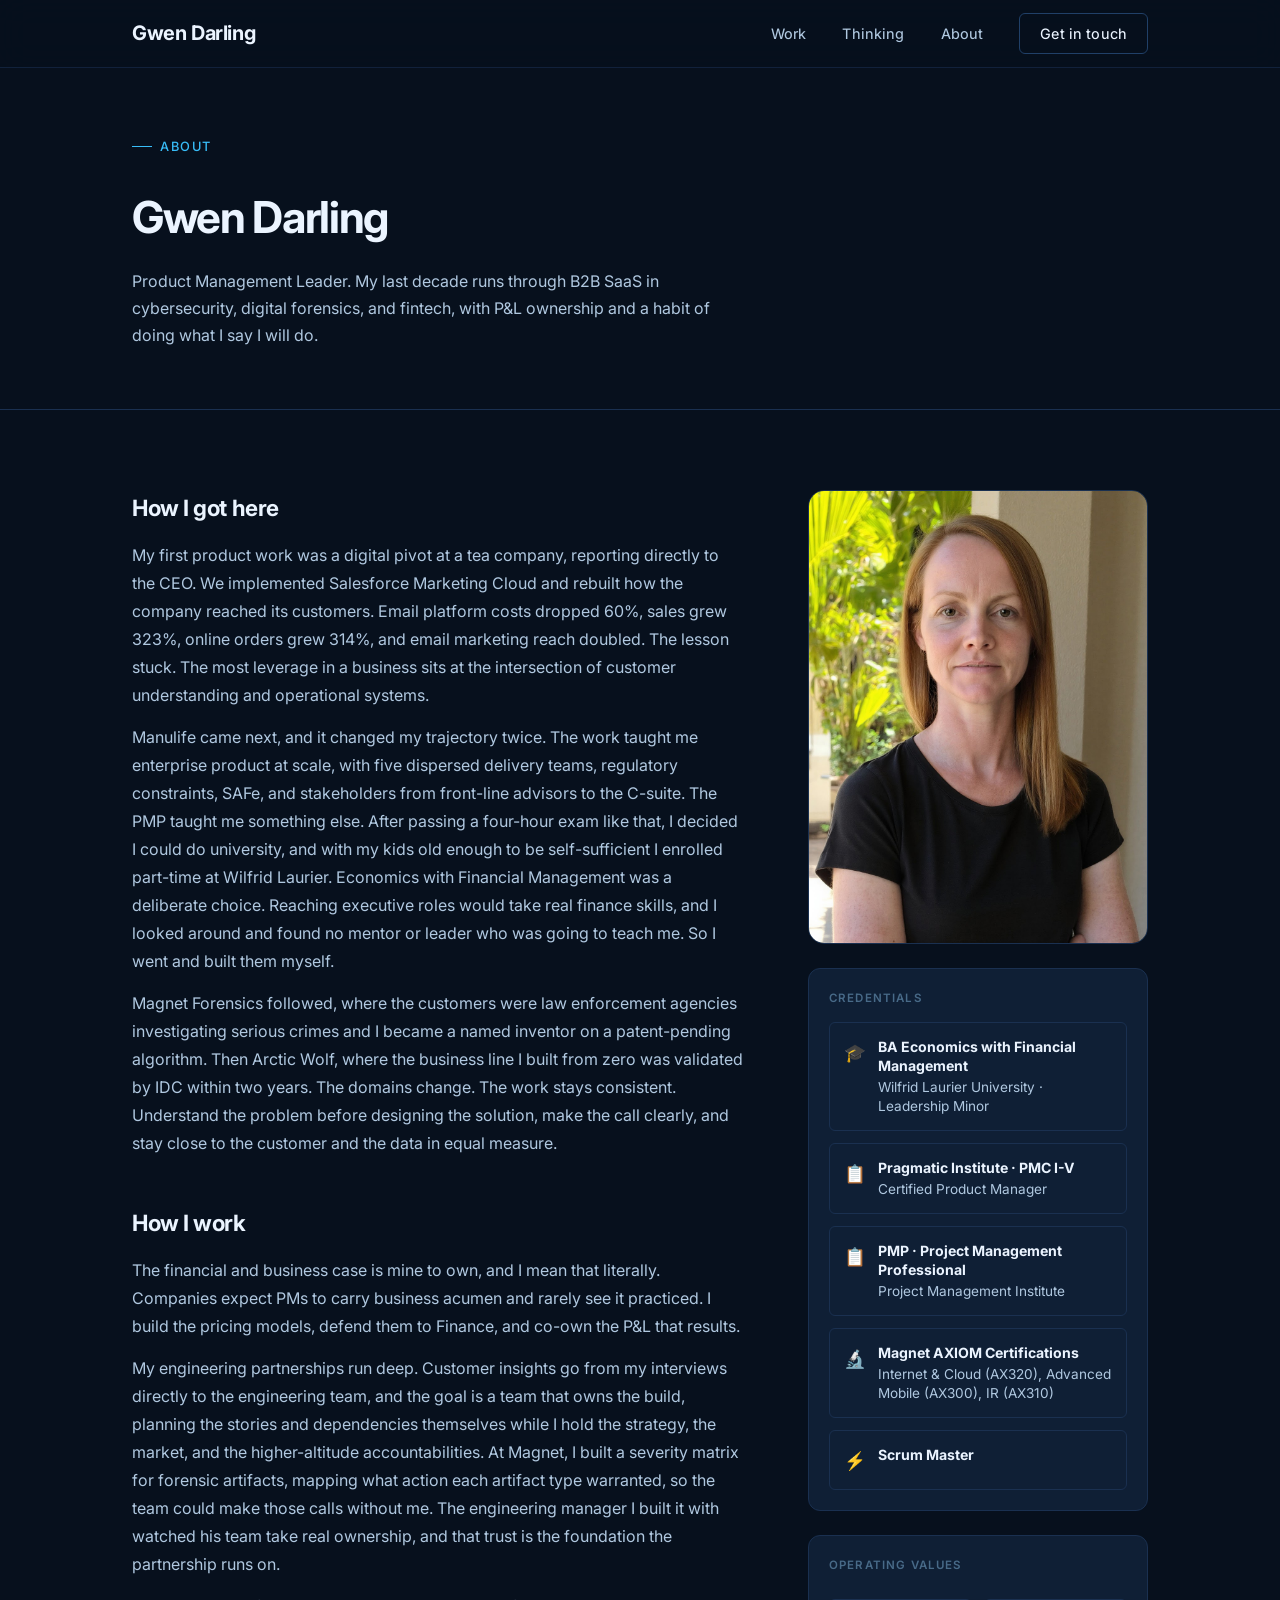
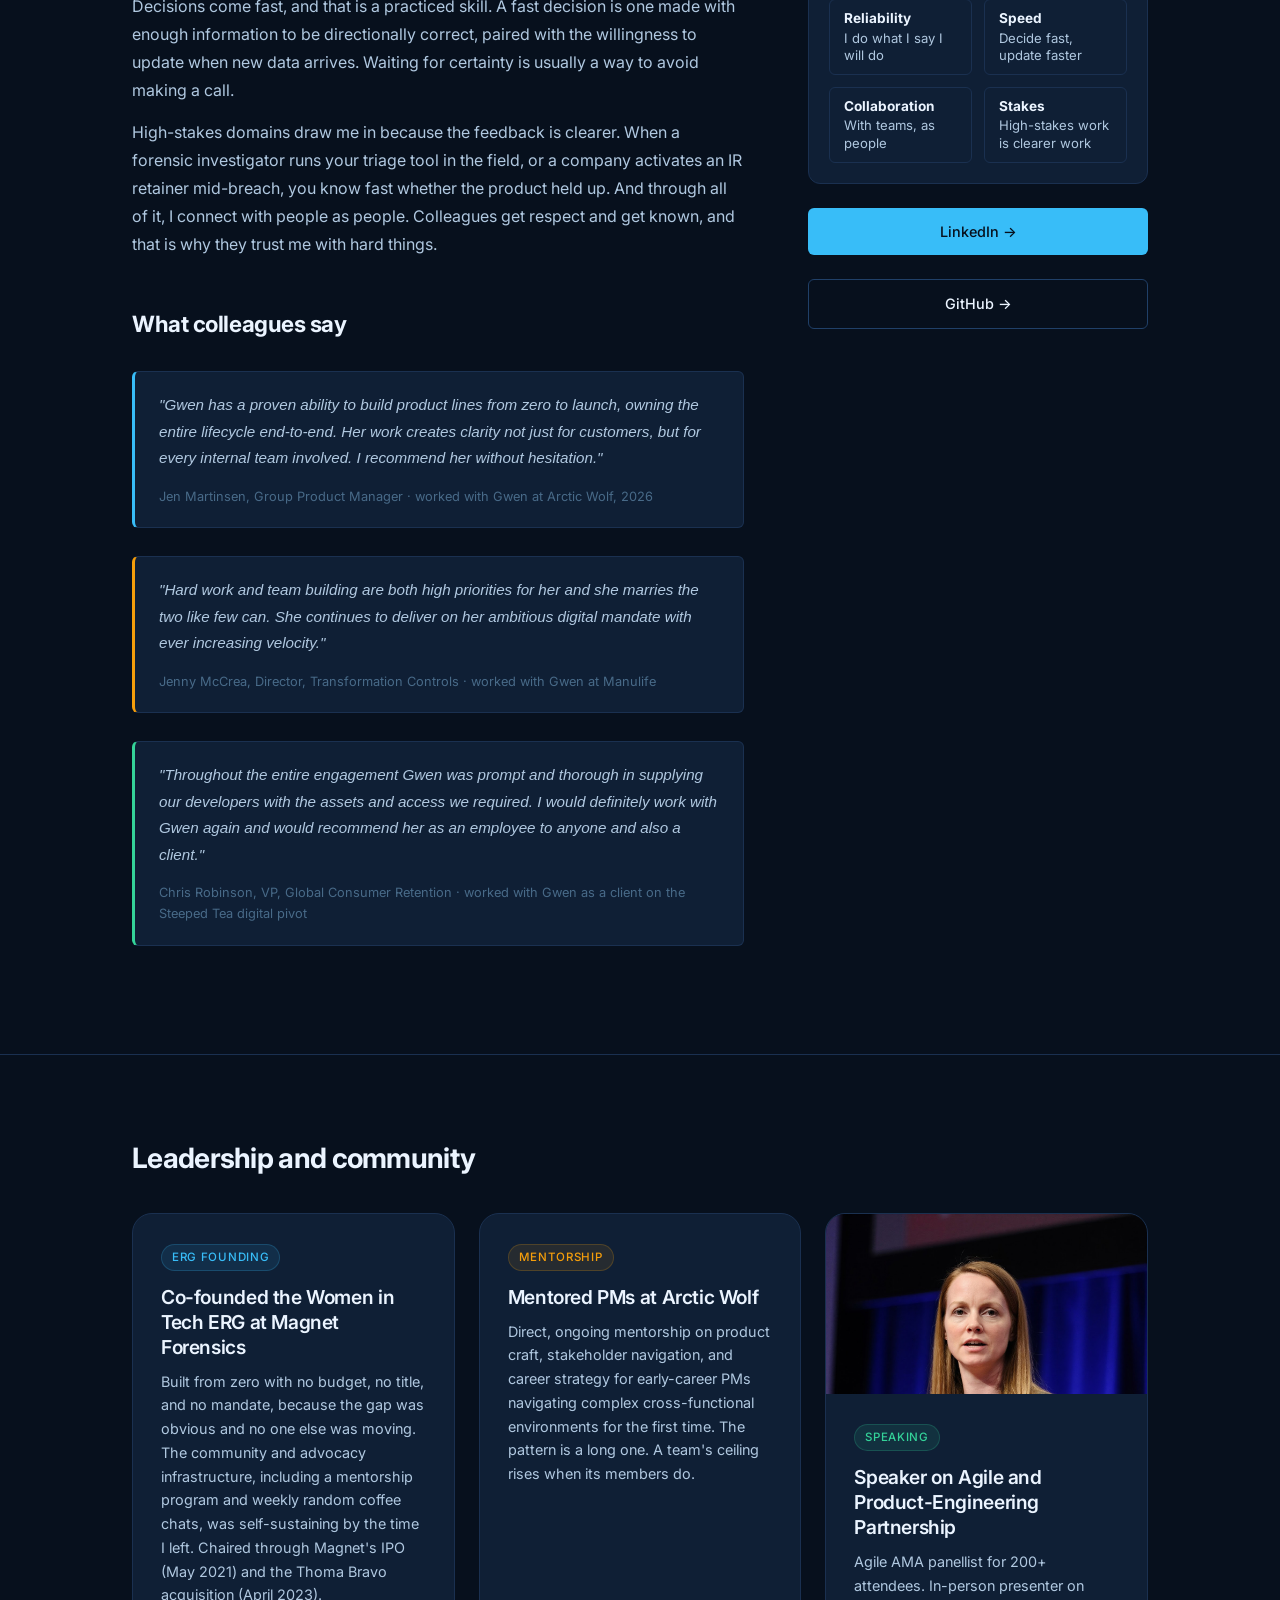
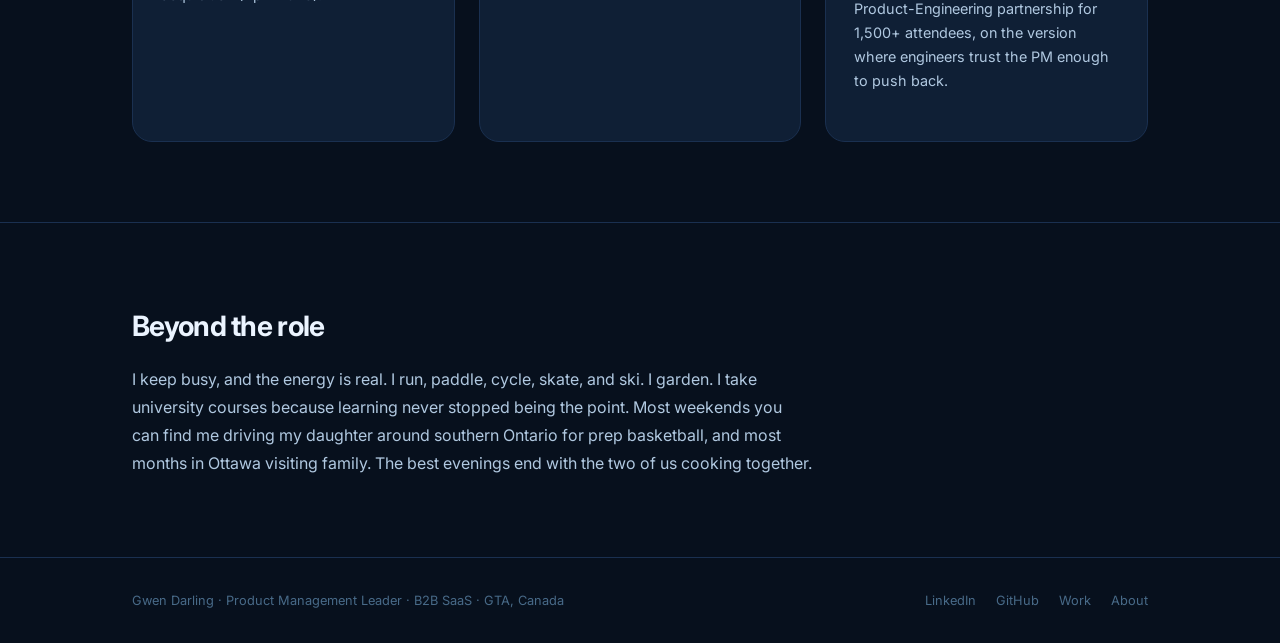
==== commit a5cc39d2: "Fix mobile sticky-sidebar overlap; update hero positioning; full IDC title; punctuation pass - Sideb" ====
--- a/about.html
+++ b/about.html
@@ -42,13 +42,13 @@
         <div class="about-content">
 
           <h2>How I got here</h2>
-          <p>My first product work was a digital pivot at a tea company, reporting directly to the CEO. We implemented Salesforce Marketing Cloud and rebuilt how the company reached its customers: email platform costs dropped 60%, sales grew 323%, online orders grew 314%, and email marketing reach doubled. The lesson stuck. The most leverage in a business sits at the intersection of customer understanding and operational systems.</p>
-          <p>Manulife came next, and it changed my trajectory twice. The work taught me enterprise product at scale: five dispersed delivery teams, regulatory constraints, SAFe, and stakeholders from front-line advisors to the C-suite. The PMP taught me something else. After passing a four-hour exam like that, I decided I could do university, and with my kids old enough to be self-sufficient I enrolled part-time at Wilfrid Laurier. Economics with Financial Management was a deliberate choice. Reaching executive roles would take real finance skills, and I looked around and found no mentor or leader who was going to teach me. So I went and built them myself.</p>
-          <p>Magnet Forensics followed, where the customers were law enforcement agencies investigating serious crimes and I became a named inventor on a patent-pending algorithm. Then Arctic Wolf, where the business line I built from zero was validated by IDC within two years. The domains change. The work stays consistent: understand the problem before designing the solution, make the call clearly, and stay close to the customer and the data in equal measure.</p>
+          <p>My first product work was a digital pivot at a tea company, reporting directly to the CEO. We implemented Salesforce Marketing Cloud and rebuilt how the company reached its customers. Email platform costs dropped 60%, sales grew 323%, online orders grew 314%, and email marketing reach doubled. The lesson stuck. The most leverage in a business sits at the intersection of customer understanding and operational systems.</p>
+          <p>Manulife came next, and it changed my trajectory twice. The work taught me enterprise product at scale, with five dispersed delivery teams, regulatory constraints, SAFe, and stakeholders from front-line advisors to the C-suite. The PMP taught me something else. After passing a four-hour exam like that, I decided I could do university, and with my kids old enough to be self-sufficient I enrolled part-time at Wilfrid Laurier. Economics with Financial Management was a deliberate choice. Reaching executive roles would take real finance skills, and I looked around and found no mentor or leader who was going to teach me. So I went and built them myself.</p>
+          <p>Magnet Forensics followed, where the customers were law enforcement agencies investigating serious crimes and I became a named inventor on a patent-pending algorithm. Then Arctic Wolf, where the business line I built from zero was validated by IDC within two years. The domains change. The work stays consistent. Understand the problem before designing the solution, make the call clearly, and stay close to the customer and the data in equal measure.</p>
 
           <h2>How I work</h2>
           <p>The financial and business case is mine to own, and I mean that literally. Companies expect PMs to carry business acumen and rarely see it practiced. I build the pricing models, defend them to Finance, and co-own the P&amp;L that results.</p>
-          <p>My engineering partnerships run deep. Customer insights go from my interviews directly to the engineering team, and the goal is a team that owns the build: planning the stories and dependencies themselves while I hold the strategy, the market, and the higher-altitude accountabilities. At Magnet, I built a severity matrix for forensic artifacts, mapping what action each artifact type warranted, so the team could make those calls without me. The engineering manager I built it with watched his team take real ownership, and that trust is the foundation the partnership runs on.</p>
+          <p>My engineering partnerships run deep. Customer insights go from my interviews directly to the engineering team, and the goal is a team that owns the build, planning the stories and dependencies themselves while I hold the strategy, the market, and the higher-altitude accountabilities. At Magnet, I built a severity matrix for forensic artifacts, mapping what action each artifact type warranted, so the team could make those calls without me. The engineering manager I built it with watched his team take real ownership, and that trust is the foundation the partnership runs on.</p>
           <p>Decisions come fast, and that is a practiced skill. A fast decision is one made with enough information to be directionally correct, paired with the willingness to update when new data arrives. Waiting for certainty is usually a way to avoid making a call.</p>
           <p>High-stakes domains draw me in because the feedback is clearer. When a forensic investigator runs your triage tool in the field, or a company activates an IR retainer mid-breach, you know fast whether the product held up. And through all of it, I connect with people as people. Colleagues get respect and get known, and that is why they trust me with hard things.</p>
 
@@ -129,9 +129,6 @@
               </div>
             </div>
 
-            <a href="downloads/Gwen_Darling2026.pdf" target="_blank" class="btn btn-ghost" style="text-align: center; justify-content: center;">
-              Resume ↗
-            </a>
             <a href="https://www.linkedin.com/in/gwendarling" target="_blank" rel="noopener" class="btn btn-primary" style="text-align: center; justify-content: center;">
               LinkedIn →
             </a>
@@ -176,7 +173,7 @@
           <div class="card-body">
             <div class="card-tag green">Speaking</div>
             <h3>Speaker on Agile and Product-Engineering Partnership</h3>
-            <p>Agile AMA panellist for 200+ attendees. In-person presenter on Product-Engineering partnership for 1,500+ attendees: the version where engineers trust the PM enough to push back.</p>
+            <p>Agile AMA panellist for 200+ attendees. In-person presenter on Product-Engineering partnership for 1,500+ attendees, on the version where engineers trust the PM enough to push back.</p>
           </div>
         </div>
 
--- a/css/style.css
+++ b/css/style.css
@@ -482,6 +482,11 @@
   align-items: start;
 }
 @media (max-width: 860px) { .cs-body { grid-template-columns: 1fr; } .cs-sidebar { order: -1; } }
+@media (max-width: 860px) {
+  /* Single-column layouts must scroll as one flow: sticky sidebars overlap the text otherwise */
+  .cs-sidebar { position: static; }
+  .about-grid aside > div { position: static !important; }
+}
 
 .cs-content h2 {
   font-family: var(--font-display);
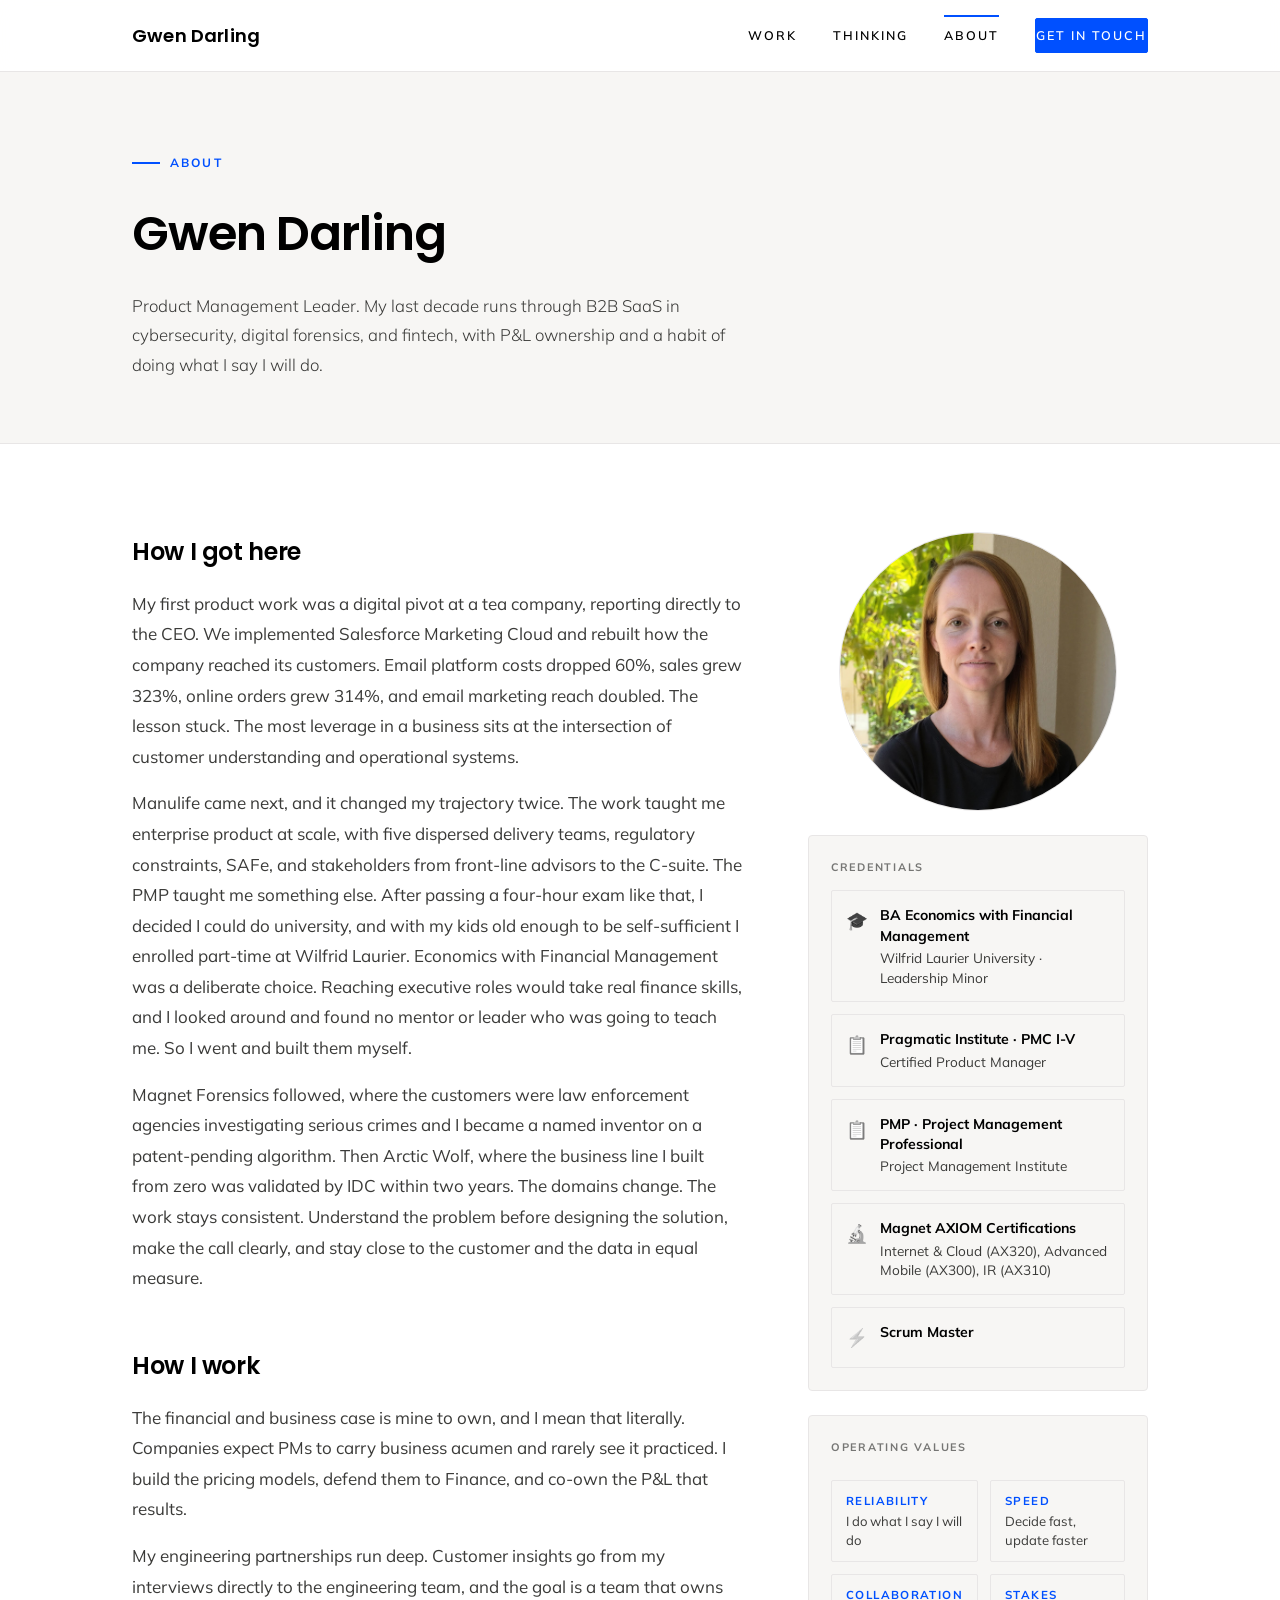
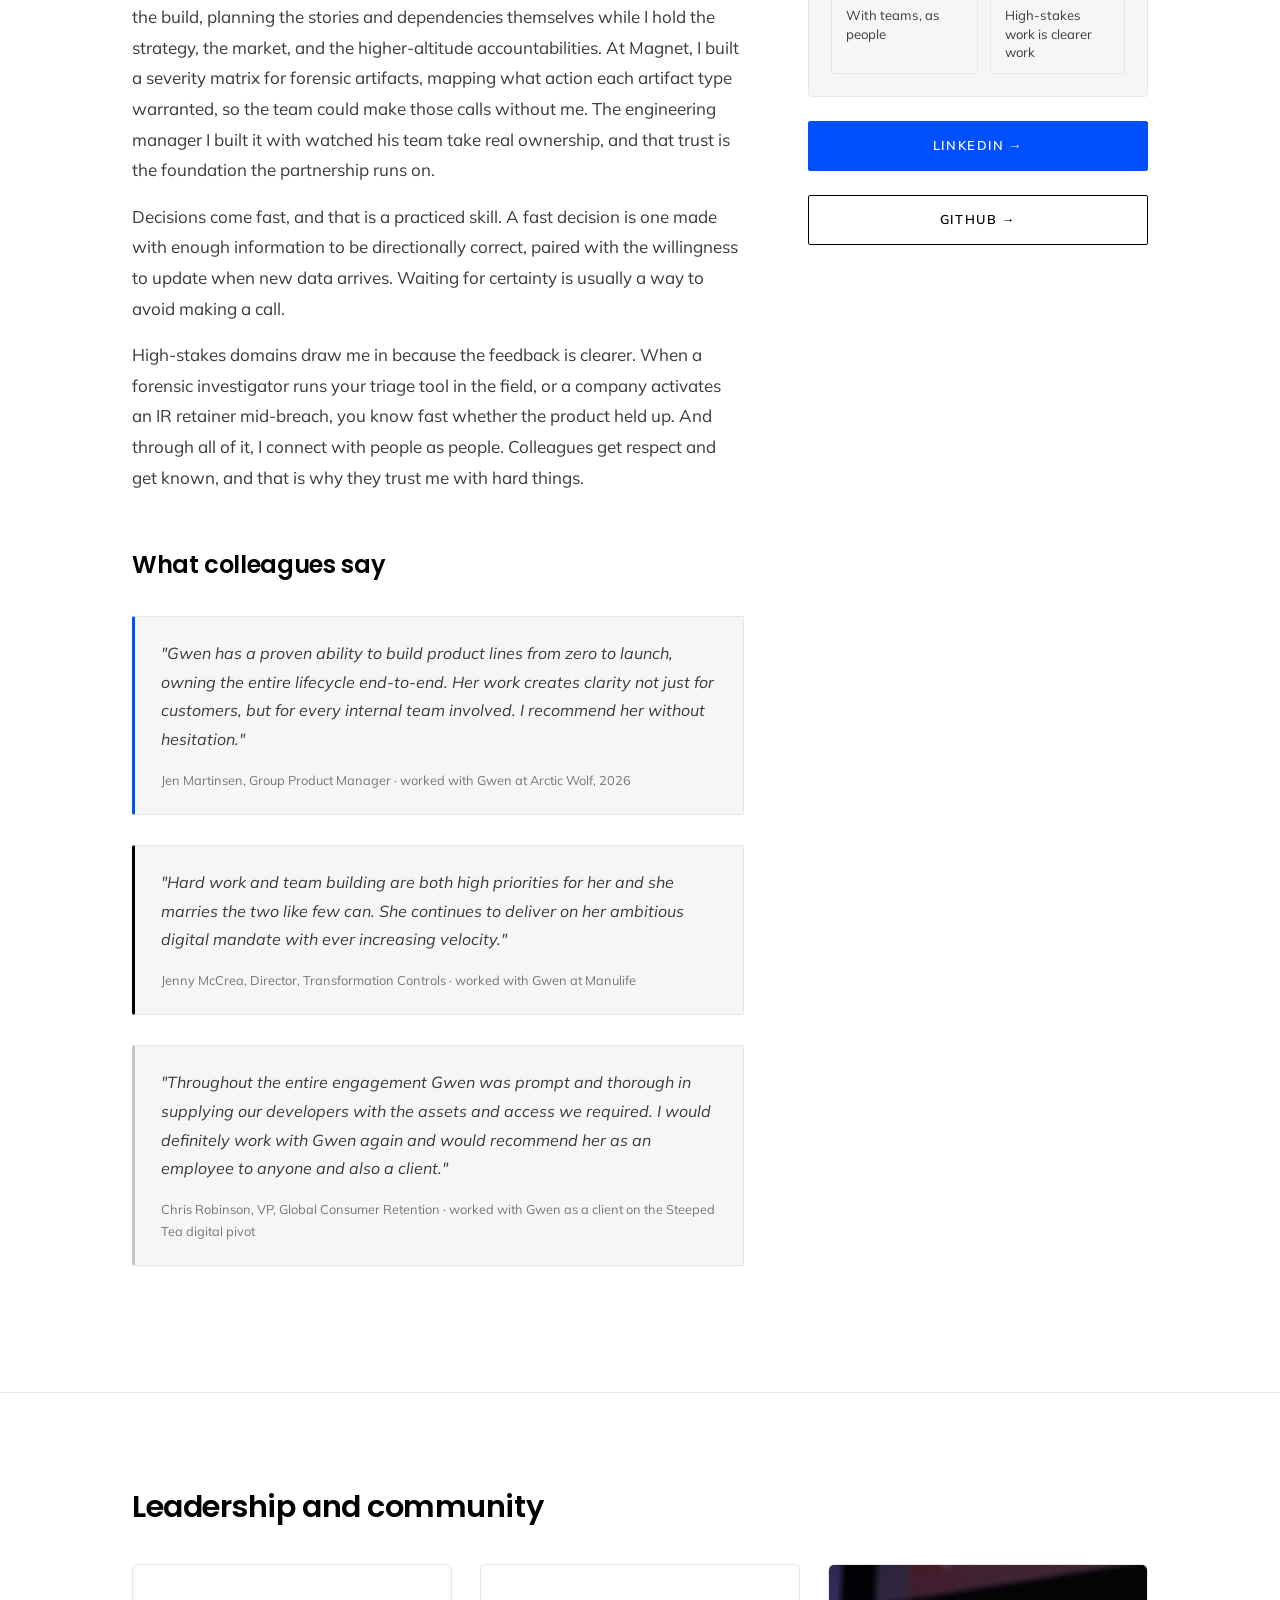
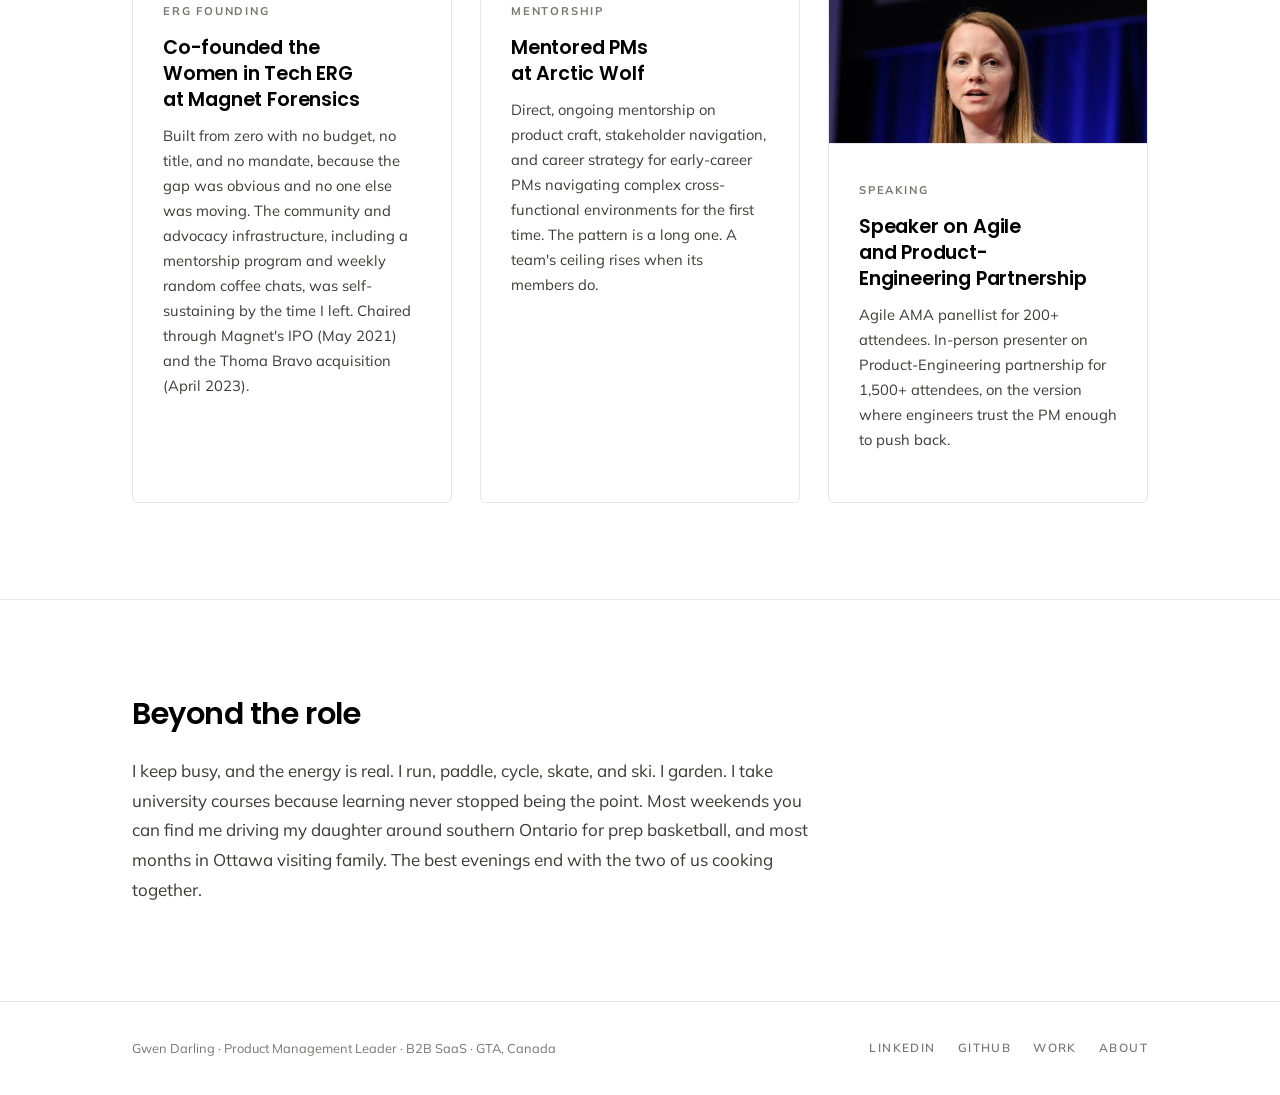
==== commit a112e70b: "Redesign to light editorial theme modeled on Wix personal-resume template - White surfaces, neutral " ====
--- a/about.html
+++ b/about.html
@@ -75,7 +75,7 @@
 
           <div style="display: flex; flex-direction: column; gap: 24px; position: sticky; top: calc(var(--nav-h) + 24px);">
 
-            <div style="border-radius: 16px; overflow: hidden; border: 1px solid var(--border); aspect-ratio: 3/4;">
+            <div style="border-radius: 50%; overflow: hidden; border: 1px solid var(--border); aspect-ratio: 1; width: 82%; margin: 0 auto;">
               <img src="images/gwen-headshot.jpg" alt="Gwen Darling" style="width: 100%; height: 100%; object-fit: cover; object-position: center top; display: block;">
             </div>
 
--- a/css/style.css
+++ b/css/style.css
@@ -1,35 +1,38 @@
-@import url('https://fonts.googleapis.com/css2?family=Inter:wght@300;400;500;600;700&family=Inter+Display:wght@600;700;800&display=swap');
+@import url('https://fonts.googleapis.com/css2?family=Poppins:wght@500;600;700&family=Mulish:ital,wght@0,300;0,400;0,600;0,700;1,400&display=swap');
 
 /* ─── Variables ──────────────────────────────────────────── */
+/* Light editorial theme: white surfaces, neutral grays, one blue accent */
 :root {
-  --bg:          #07101D;
-  --bg-alt:      #0B1829;
-  --bg-card:     #0F1F35;
-  --bg-card-hover: #132640;
-  --border:      #1A3050;
-  --border-light: #204068;
-
-  --text:        #B0C8E0;
-  --text-bright: #EBF4FF;
-  --text-dim:    #486A88;
-
-  --accent:      #38BDF8;
-  --accent-dim:  #0EA5E9;
-  --warm:        #F59E0B;
-  --warm-dim:    #D97706;
-  --green:       #34D399;
-  --red:         #F87171;
-
-  --font:        'Inter', -apple-system, BlinkMacSystemFont, sans-serif;
-  --font-display:'Inter Display', 'Inter', sans-serif;
+  --bg:          #FFFFFF;
+  --bg-alt:      #F7F6F4;
+  --bg-card:     #FFFFFF;
+  --bg-card-hover: #FAFAF8;
+  --border:      #E8E6E6;
+  --border-light: #C7C7C7;
+
+  --text:        #3A3A38;
+  --text-bright: #000000;
+  --text-dim:    #767674;
+
+  --accent:      #0050FF;
+  --accent-dim:  #0035AA;
+  --accent-soft: rgba(0, 80, 255, 0.07);
+  --warm:        #000000;
+  --warm-dim:    #2E2C29;
+  --green:       #5C5752;
+  --red:         #C0392B;
+
+  --font:        'Mulish', -apple-system, BlinkMacSystemFont, sans-serif;
+  --font-display:'Poppins', 'Mulish', sans-serif;
 
   --max:         1080px;
-  --nav-h:       68px;
-
-  --r-sm:        6px;
-  --r-md:        12px;
-  --r-lg:        20px;
-
+  --nav-h:       72px;
+
+  --r-sm:        2px;
+  --r-md:        4px;
+  --r-lg:        6px;
+
+  --shadow-soft: 0 10px 30px rgba(46, 44, 41, 0.08);
   --ease:        cubic-bezier(0.25, 0.46, 0.45, 0.94);
 }
 
@@ -40,12 +43,17 @@
   font-family: var(--font);
   background: var(--bg);
   color: var(--text);
-  line-height: 1.65;
-  font-size: 1rem;
+  line-height: 1.7;
+  font-size: 1.0625rem;
 }
 img { display: block; max-width: 100%; }
 a { color: var(--accent); text-decoration: none; transition: color 0.2s var(--ease); }
 a:hover { color: var(--accent-dim); }
+a:focus-visible, button:focus-visible {
+  outline: 2px solid var(--accent);
+  outline-offset: 3px;
+}
+h1, h2, h3, h4 { text-wrap: balance; }
 
 /* ─── Layout ─────────────────────────────────────────────── */
 .container {
@@ -55,7 +63,7 @@
 }
 @media (max-width: 640px) { .container { padding: 0 20px; } }
 
-section { padding: 80px 0; }
+section { padding: 88px 0 96px; }
 section + section { border-top: 1px solid var(--border); }
 
 /* ─── Navigation ─────────────────────────────────────────── */
@@ -66,10 +74,10 @@
   z-index: 100;
   display: flex;
   align-items: center;
-  background: rgba(7, 16, 29, 0.85);
-  backdrop-filter: blur(16px);
-  -webkit-backdrop-filter: blur(16px);
-  border-bottom: 1px solid rgba(26, 48, 80, 0.6);
+  background: rgba(255, 255, 255, 0.92);
+  backdrop-filter: blur(14px);
+  -webkit-backdrop-filter: blur(14px);
+  border-bottom: 1px solid var(--border);
 }
 nav .container {
   display: flex;
@@ -79,10 +87,10 @@
 }
 .nav-logo {
   font-family: var(--font-display);
-  font-size: 1.25rem;
-  font-weight: 700;
-  color: var(--text-bright);
-  letter-spacing: -0.02em;
+  font-size: 1.15rem;
+  font-weight: 600;
+  color: var(--text-bright);
+  letter-spacing: 0.01em;
 }
 .nav-logo:hover { color: var(--accent); }
 .nav-links {
@@ -91,29 +99,51 @@
   gap: 36px;
 }
 .nav-links a {
-  color: var(--text);
-  font-size: 0.9rem;
-  font-weight: 450;
-  letter-spacing: 0.01em;
+  position: relative;
+  color: var(--text-bright);
+  font-size: 0.78rem;
+  font-weight: 600;
+  letter-spacing: 0.16em;
+  text-transform: uppercase;
+  padding: 6px 0;
   transition: color 0.2s var(--ease);
 }
-.nav-links a:hover { color: var(--text-bright); }
+.nav-links a::before {
+  content: '';
+  position: absolute;
+  top: -4px; left: 0;
+  width: 100%;
+  height: 2px;
+  background: var(--accent);
+  transform: scaleX(0);
+  transform-origin: left;
+  transition: transform 0.25s var(--ease);
+}
+.nav-links a:hover { color: var(--accent); }
+.nav-links a:hover::before,
+.nav-links a.active::before { transform: scaleX(1); }
+.nav-links a.active { color: var(--text-bright); }
 .nav-cta {
   display: inline-flex;
   align-items: center;
-  padding: 8px 20px;
-  background: transparent;
-  border: 1px solid var(--border-light);
+  padding: 10px 22px;
+  background: var(--accent);
+  border: 1px solid var(--accent);
   border-radius: var(--r-sm);
-  color: var(--text-bright) !important;
-  font-size: 0.875rem;
-  font-weight: 500;
-  transition: border-color 0.2s var(--ease), background 0.2s var(--ease) !important;
-}
+  color: #FFFFFF !important;
+  font-size: 0.78rem;
+  font-weight: 600;
+  letter-spacing: 0.14em;
+  text-transform: uppercase;
+  transition: background 0.2s var(--ease), border-color 0.2s var(--ease), transform 0.15s var(--ease) !important;
+}
+.nav-cta::before { display: none !important; }
 .nav-cta:hover {
-  border-color: var(--accent) !important;
-  background: rgba(56, 189, 248, 0.08) !important;
-}
+  background: var(--accent-dim) !important;
+  border-color: var(--accent-dim) !important;
+  color: #FFFFFF !important;
+}
+.nav-cta:active { transform: translateY(1px); }
 .nav-toggle {
   display: none;
   flex-direction: column;
@@ -127,97 +157,104 @@
   display: block;
   width: 22px;
   height: 2px;
-  background: var(--text);
+  background: var(--text-bright);
   border-radius: 2px;
   transition: all 0.2s var(--ease);
 }
 @media (max-width: 680px) {
-  .nav-links { display: none; flex-direction: column; gap: 0; position: absolute; top: var(--nav-h); left: 0; right: 0; background: var(--bg-alt); border-bottom: 1px solid var(--border); padding: 16px 0; }
+  .nav-links { display: none; flex-direction: column; gap: 0; position: absolute; top: var(--nav-h); left: 0; right: 0; background: var(--bg); border-bottom: 1px solid var(--border); padding: 16px 0; }
   .nav-links.open { display: flex; }
   .nav-links a { padding: 12px 32px; }
+  .nav-links a::before { display: none; }
   .nav-toggle { display: flex; }
 }
 
 /* ─── Hero ───────────────────────────────────────────────── */
 .hero {
-  padding-top: calc(var(--nav-h) + 80px);
-  padding-bottom: 80px;
+  padding-top: calc(var(--nav-h) + 88px);
+  padding-bottom: 88px;
   border-bottom: 1px solid var(--border);
 }
 .hero-label {
   display: inline-flex;
   align-items: center;
-  gap: 8px;
-  font-size: 0.8rem;
-  font-weight: 500;
-  letter-spacing: 0.12em;
+  gap: 10px;
+  font-size: 0.75rem;
+  font-weight: 700;
+  letter-spacing: 0.18em;
   text-transform: uppercase;
   color: var(--accent);
-  margin-bottom: 24px;
+  margin-bottom: 28px;
 }
 .hero-label::before {
   content: '';
   display: block;
-  width: 20px;
-  height: 1px;
+  width: 28px;
+  height: 2px;
   background: var(--accent);
 }
 .hero h1 {
   font-family: var(--font-display);
-  font-size: clamp(2.4rem, 5vw, 4rem);
-  font-weight: 700;
-  line-height: 1.1;
-  letter-spacing: -0.03em;
-  color: var(--text-bright);
-  max-width: 820px;
-  margin-bottom: 28px;
+  font-size: clamp(2.5rem, 5.5vw, 4.25rem);
+  font-weight: 600;
+  line-height: 1.08;
+  letter-spacing: -0.02em;
+  color: var(--text-bright);
+  max-width: 860px;
+  margin-bottom: 30px;
 }
 .hero h1 em {
   font-style: normal;
   color: var(--accent);
 }
 .hero-sub {
-  font-size: 1.1rem;
-  color: var(--text);
-  max-width: 600px;
-  line-height: 1.7;
-  margin-bottom: 40px;
+  font-size: 1.15rem;
+  font-weight: 300;
+  color: var(--text);
+  max-width: 620px;
+  line-height: 1.75;
+  margin-bottom: 44px;
 }
 .hero-actions {
   display: flex;
   align-items: center;
-  gap: 16px;
+  gap: 14px;
   flex-wrap: wrap;
 }
 .btn {
   display: inline-flex;
   align-items: center;
   gap: 8px;
-  padding: 12px 28px;
+  padding: 13px 30px;
   border-radius: var(--r-sm);
-  font-size: 0.9rem;
-  font-weight: 500;
+  font-size: 0.8rem;
+  font-weight: 600;
+  letter-spacing: 0.12em;
+  text-transform: uppercase;
   transition: all 0.2s var(--ease);
   cursor: pointer;
   border: none;
 }
+.btn:active { transform: translateY(1px) scale(0.99); }
 .btn-primary {
   background: var(--accent);
-  color: #07101D;
+  color: #FFFFFF;
+  border: 1px solid var(--accent);
 }
 .btn-primary:hover {
-  background: #7DD3FC;
-  color: #07101D;
+  background: var(--accent-dim);
+  border-color: var(--accent-dim);
+  color: #FFFFFF;
   transform: translateY(-1px);
 }
 .btn-ghost {
   background: transparent;
-  border: 1px solid var(--border-light);
+  border: 1px solid var(--text-bright);
   color: var(--text-bright);
 }
 .btn-ghost:hover {
-  border-color: var(--text-dim);
-  color: var(--text-bright);
+  background: var(--text-bright);
+  color: #FFFFFF;
   transform: translateY(-1px);
 }
 
@@ -230,31 +267,32 @@
   border: 1px solid var(--border);
   border-radius: var(--r-md);
   overflow: hidden;
-  margin-top: 60px;
+  margin-top: 64px;
 }
 .metric {
-  background: var(--bg-card);
-  padding: 28px 32px;
+  background: var(--bg-alt);
+  padding: 30px 32px;
   display: flex;
   flex-direction: column;
-  gap: 4px;
+  gap: 6px;
 }
 .metric-value {
   font-family: var(--font-display);
   font-size: 2.5rem;
-  font-weight: 700;
-  color: var(--warm);
-  letter-spacing: -0.03em;
+  font-weight: 600;
+  color: var(--accent);
+  letter-spacing: -0.02em;
   line-height: 1;
+  font-variant-numeric: tabular-nums;
 }
 .metric-label {
   font-size: 0.85rem;
   color: var(--text-dim);
-  line-height: 1.4;
+  line-height: 1.5;
 }
 @media (max-width: 680px) {
   .metrics { grid-template-columns: 1fr; }
-  .metric { padding: 20px 24px; }
+  .metric { padding: 22px 24px; }
 }
 
 /* ─── Section Headers ────────────────────────────────────── */
@@ -263,18 +301,21 @@
   align-items: baseline;
   justify-content: space-between;
   gap: 16px;
-  margin-bottom: 48px;
+  margin-bottom: 52px;
   flex-wrap: wrap;
 }
 .section-title {
   font-family: var(--font-display);
-  font-size: 1.75rem;
-  font-weight: 700;
-  color: var(--text-bright);
-  letter-spacing: -0.025em;
+  font-size: 1.9rem;
+  font-weight: 600;
+  color: var(--text-bright);
+  letter-spacing: -0.015em;
 }
 .section-link {
-  font-size: 0.875rem;
+  font-size: 0.78rem;
+  font-weight: 600;
+  letter-spacing: 0.14em;
+  text-transform: uppercase;
   color: var(--accent);
   white-space: nowrap;
 }
@@ -283,7 +324,7 @@
 .cards-grid {
   display: grid;
   grid-template-columns: repeat(2, 1fr);
-  gap: 24px;
+  gap: 28px;
 }
 .cards-grid.three { grid-template-columns: repeat(3, 1fr); }
 @media (max-width: 860px) { .cards-grid, .cards-grid.three { grid-template-columns: 1fr; } }
@@ -293,13 +334,14 @@
   border: 1px solid var(--border);
   border-radius: var(--r-lg);
   overflow: hidden;
-  transition: border-color 0.25s var(--ease), transform 0.25s var(--ease), background 0.25s var(--ease);
+  transition: border-color 0.25s var(--ease), transform 0.25s var(--ease), box-shadow 0.25s var(--ease);
   cursor: pointer;
+  height: 100%;
 }
 .card:hover {
   border-color: var(--border-light);
-  background: var(--bg-card-hover);
-  transform: translateY(-3px);
+  box-shadow: var(--shadow-soft);
+  transform: translateY(-4px);
 }
 .card a { color: inherit; }
 .card a:hover { color: inherit; }
@@ -310,6 +352,7 @@
   overflow: hidden;
   background: var(--bg-alt);
   position: relative;
+  border-bottom: 1px solid var(--border);
 }
 .card-image img {
   width: 100%;
@@ -323,62 +366,55 @@
 .card-image-placeholder {
   width: 100%;
   aspect-ratio: 16/9;
-  background: linear-gradient(135deg, var(--bg-alt) 0%, var(--bg-card) 100%);
+  background: linear-gradient(135deg, var(--bg-alt) 0%, var(--border) 100%);
   display: flex;
   align-items: center;
   justify-content: center;
+  border-bottom: 1px solid var(--border);
 }
 .card-image-placeholder .card-icon {
   font-size: 2.5rem;
-  opacity: 0.3;
+  opacity: 0.35;
+  filter: grayscale(1);
 }
 
 .card-body {
-  padding: 28px;
+  padding: 30px;
 }
 .card-tag {
   display: inline-flex;
   align-items: center;
-  padding: 3px 10px;
-  background: rgba(56, 189, 248, 0.1);
-  border: 1px solid rgba(56, 189, 248, 0.2);
-  border-radius: 100px;
-  font-size: 0.72rem;
-  font-weight: 500;
-  letter-spacing: 0.06em;
-  text-transform: uppercase;
-  color: var(--accent);
+  padding: 0;
+  background: transparent;
+  border: none;
+  border-radius: 0;
+  font-size: 0.7rem;
+  font-weight: 700;
+  letter-spacing: 0.16em;
+  text-transform: uppercase;
+  color: var(--text-dim);
   margin-bottom: 14px;
 }
-.card-tag.warm {
-  background: rgba(245, 158, 11, 0.1);
-  border-color: rgba(245, 158, 11, 0.2);
-  color: var(--warm);
-}
-.card-tag.green {
-  background: rgba(52, 211, 153, 0.1);
-  border-color: rgba(52, 211, 153, 0.2);
-  color: var(--green);
-}
+.card-tag.warm, .card-tag.green { color: var(--text-dim); }
 .card h2, .card h3 {
   font-family: var(--font-display);
   font-size: 1.2rem;
   font-weight: 600;
   color: var(--text-bright);
-  letter-spacing: -0.02em;
-  line-height: 1.3;
+  letter-spacing: -0.01em;
+  line-height: 1.35;
   margin-bottom: 10px;
 }
 .card p {
-  font-size: 0.9rem;
-  color: var(--text);
-  line-height: 1.65;
+  font-size: 0.92rem;
+  color: var(--text);
+  line-height: 1.7;
   margin-bottom: 20px;
 }
 .card-outcomes {
   display: flex;
   flex-direction: column;
-  gap: 6px;
+  gap: 7px;
   border-top: 1px solid var(--border);
   padding-top: 16px;
   margin-top: 4px;
@@ -387,63 +423,69 @@
   display: flex;
   align-items: center;
   gap: 10px;
-  font-size: 0.82rem;
+  font-size: 0.83rem;
   color: var(--text-dim);
   list-style: none;
 }
 .card-outcomes li::before {
   content: '';
   display: block;
-  width: 4px;
-  height: 4px;
-  border-radius: 50%;
-  background: var(--green);
+  width: 5px;
+  height: 5px;
+  background: var(--accent);
   flex-shrink: 0;
 }
 .card-arrow {
   display: inline-flex;
   align-items: center;
   gap: 6px;
-  font-size: 0.82rem;
-  font-weight: 500;
+  font-size: 0.76rem;
+  font-weight: 700;
+  letter-spacing: 0.12em;
+  text-transform: uppercase;
   color: var(--accent);
-  margin-top: 16px;
+  margin-top: 18px;
   transition: gap 0.2s var(--ease);
 }
-.card:hover .card-arrow { gap: 10px; }
+.card:hover .card-arrow { gap: 11px; }
 
 /* ─── Case Study (full page) ─────────────────────────────── */
 .cs-hero {
-  padding-top: calc(var(--nav-h) + 60px);
-  padding-bottom: 60px;
+  padding-top: calc(var(--nav-h) + 64px);
+  padding-bottom: 64px;
   border-bottom: 1px solid var(--border);
+  background: var(--bg-alt);
 }
 .cs-breadcrumb {
-  font-size: 0.82rem;
-  color: var(--text-dim);
-  margin-bottom: 24px;
+  font-size: 0.78rem;
+  font-weight: 600;
+  letter-spacing: 0.1em;
+  text-transform: uppercase;
+  color: var(--text-dim);
+  margin-bottom: 26px;
   display: flex;
   align-items: center;
   gap: 8px;
 }
 .cs-breadcrumb a { color: var(--text-dim); }
-.cs-breadcrumb a:hover { color: var(--text); }
+.cs-breadcrumb a:hover { color: var(--accent); }
 .cs-hero h1 {
   font-family: var(--font-display);
-  font-size: clamp(1.8rem, 4vw, 3rem);
-  font-weight: 700;
-  color: var(--text-bright);
-  letter-spacing: -0.03em;
-  line-height: 1.15;
-  max-width: 760px;
-  margin-bottom: 20px;
+  font-size: clamp(1.9rem, 4vw, 3.1rem);
+  font-weight: 600;
+  color: var(--text-bright);
+  letter-spacing: -0.02em;
+  line-height: 1.12;
+  max-width: 780px;
+  margin-bottom: 22px;
 }
 .cs-hero .lead {
   font-size: 1.1rem;
-  color: var(--text);
-  max-width: 640px;
-  line-height: 1.7;
-  margin-bottom: 36px;
+  font-weight: 300;
+  color: var(--text);
+  max-width: 660px;
+  line-height: 1.75;
+  margin-bottom: 40px;
 }
 .cs-meta {
   display: flex;
@@ -457,21 +499,21 @@
   gap: 2px;
 }
 .cs-meta-item .label {
-  font-size: 0.72rem;
-  font-weight: 500;
-  letter-spacing: 0.1em;
+  font-size: 0.68rem;
+  font-weight: 700;
+  letter-spacing: 0.14em;
   text-transform: uppercase;
   color: var(--text-dim);
 }
 .cs-meta-item .value {
   font-size: 0.9rem;
   color: var(--text-bright);
-  font-weight: 500;
+  font-weight: 600;
 }
 .cs-divider {
   width: 1px;
   height: 32px;
-  background: var(--border);
+  background: var(--border-light);
 }
 
 /* Case study body */
@@ -490,40 +532,43 @@
 
 .cs-content h2 {
   font-family: var(--font-display);
-  font-size: 1.4rem;
-  font-weight: 700;
-  color: var(--text-bright);
-  letter-spacing: -0.02em;
-  margin-top: 56px;
-  margin-bottom: 16px;
+  font-size: 1.5rem;
+  font-weight: 600;
+  color: var(--text-bright);
+  letter-spacing: -0.015em;
+  margin-top: 60px;
+  margin-bottom: 18px;
 }
 .cs-content h2:first-child { margin-top: 0; }
 .cs-content h3 {
-  font-size: 1rem;
-  font-weight: 600;
-  color: var(--text-bright);
-  margin-top: 32px;
+  font-family: var(--font-display);
+  font-size: 1.05rem;
+  font-weight: 600;
+  color: var(--text-bright);
+  margin-top: 36px;
   margin-bottom: 12px;
 }
 .cs-content p {
   color: var(--text);
-  line-height: 1.75;
-  margin-bottom: 16px;
+  line-height: 1.8;
+  margin-bottom: 18px;
+  max-width: 68ch;
 }
 .cs-content ul, .cs-content ol {
   color: var(--text);
-  line-height: 1.75;
+  line-height: 1.8;
   padding-left: 20px;
-  margin-bottom: 16px;
+  margin-bottom: 18px;
 }
 .cs-content li { margin-bottom: 8px; }
-.cs-content strong { color: var(--text-bright); font-weight: 600; }
+.cs-content strong { color: var(--text-bright); font-weight: 700; }
 
 .cs-image {
   border-radius: var(--r-md);
   overflow: hidden;
   border: 1px solid var(--border);
-  margin: 32px 0;
+  margin: 36px 0;
+  box-shadow: var(--shadow-soft);
 }
 .cs-image img { width: 100%; }
 .cs-image figcaption {
@@ -531,28 +576,29 @@
   font-size: 0.8rem;
   color: var(--text-dim);
   border-top: 1px solid var(--border);
-  background: var(--bg-card);
+  background: var(--bg-alt);
 }
 
 .cs-callout {
-  background: var(--bg-card);
+  background: var(--bg-alt);
   border: 1px solid var(--border);
   border-left: 3px solid var(--accent);
   border-radius: var(--r-sm);
-  padding: 20px 24px;
-  margin: 28px 0;
-}
-.cs-callout.warm { border-left-color: var(--warm); }
-.cs-callout.green { border-left-color: var(--green); }
+  padding: 22px 26px;
+  margin: 30px 0;
+}
+.cs-callout.warm { border-left-color: var(--text-bright); }
+.cs-callout.green { border-left-color: var(--border-light); }
 .cs-callout p {
   margin: 0;
-  font-size: 0.95rem;
+  font-size: 1rem;
   font-style: italic;
   color: var(--text-bright);
+  max-width: none;
 }
 .cs-callout .source {
   display: block;
-  margin-top: 8px;
+  margin-top: 10px;
   font-size: 0.8rem;
   color: var(--text-dim);
   font-style: normal;
@@ -562,28 +608,30 @@
   display: grid;
   grid-template-columns: repeat(2, 1fr);
   gap: 16px;
-  margin: 28px 0;
+  margin: 30px 0;
 }
 @media (max-width: 560px) { .outcomes-grid { grid-template-columns: 1fr; } }
 
 .outcome-card {
-  background: var(--bg-card);
+  background: var(--bg-alt);
   border: 1px solid var(--border);
   border-radius: var(--r-md);
-  padding: 20px;
+  padding: 22px;
 }
 .outcome-value {
   font-family: var(--font-display);
   font-size: 2rem;
-  font-weight: 700;
-  color: var(--warm);
-  letter-spacing: -0.03em;
-  line-height: 1;
-  margin-bottom: 4px;
+  font-weight: 600;
+  color: var(--accent);
+  letter-spacing: -0.02em;
+  line-height: 1.1;
+  margin-bottom: 6px;
+  font-variant-numeric: tabular-nums;
 }
 .outcome-label {
-  font-size: 0.82rem;
-  color: var(--text-dim);
+  font-size: 0.83rem;
+  color: var(--text-dim);
+  line-height: 1.5;
 }
 
 /* Sidebar */
@@ -595,15 +643,15 @@
   gap: 24px;
 }
 .sidebar-card {
-  background: var(--bg-card);
+  background: var(--bg-alt);
   border: 1px solid var(--border);
   border-radius: var(--r-md);
-  padding: 20px;
+  padding: 22px;
 }
 .sidebar-card h4 {
-  font-size: 0.72rem;
-  font-weight: 600;
-  letter-spacing: 0.1em;
+  font-size: 0.68rem;
+  font-weight: 700;
+  letter-spacing: 0.16em;
   text-transform: uppercase;
   color: var(--text-dim);
   margin-bottom: 14px;
@@ -612,69 +660,76 @@
 .sidebar-card ul li {
   font-size: 0.85rem;
   color: var(--text);
-  padding: 6px 0;
+  padding: 7px 0;
   border-bottom: 1px solid var(--border);
-  line-height: 1.4;
+  line-height: 1.45;
 }
 .sidebar-card ul li:last-child { border-bottom: none; }
 .sidebar-download {
   display: flex;
   align-items: center;
   gap: 10px;
-  padding: 12px 16px;
-  background: rgba(56, 189, 248, 0.06);
-  border: 1px solid rgba(56, 189, 248, 0.15);
+  padding: 13px 16px;
+  background: var(--accent-soft);
+  border: 1px solid rgba(0, 80, 255, 0.18);
   border-radius: var(--r-sm);
   font-size: 0.85rem;
+  font-weight: 600;
   color: var(--accent);
-  transition: background 0.2s var(--ease);
+  transition: background 0.2s var(--ease), transform 0.15s var(--ease);
 }
 .sidebar-download:hover {
-  background: rgba(56, 189, 248, 0.12);
-  color: var(--accent);
+  background: rgba(0, 80, 255, 0.12);
+  color: var(--accent-dim);
+  transform: translateY(-1px);
 }
 
 /* ─── Thinking page ──────────────────────────────────────── */
 .thinking-grid {
   display: grid;
-  gap: 40px;
+  gap: 48px;
 }
 .thinking-item {
   display: grid;
-  grid-template-columns: 48px 1fr;
-  gap: 24px;
+  grid-template-columns: 56px 1fr;
+  gap: 28px;
   align-items: start;
 }
 .thinking-number {
   font-family: var(--font-display);
-  font-size: 1rem;
-  font-weight: 700;
-  color: var(--text-dim);
+  font-size: 1.05rem;
+  font-weight: 600;
+  color: var(--accent);
   padding-top: 4px;
 }
 .thinking-item h3 {
   font-family: var(--font-display);
-  font-size: 1.25rem;
-  font-weight: 600;
-  color: var(--text-bright);
-  letter-spacing: -0.02em;
+  font-size: 1.3rem;
+  font-weight: 600;
+  color: var(--text-bright);
+  letter-spacing: -0.01em;
+  margin-bottom: 14px;
+}
+.thinking-item p {
+  color: var(--text);
+  line-height: 1.8;
   margin-bottom: 12px;
-}
-.thinking-item p {
-  color: var(--text);
-  line-height: 1.75;
-  margin-bottom: 12px;
-}
-.thinking-item strong { color: var(--text-bright); }
+  max-width: 68ch;
+}
+.thinking-item strong { color: var(--text-bright); font-weight: 700; }
 .thinking-item .tag {
   display: inline-flex;
-  padding: 2px 8px;
-  background: var(--bg-card);
-  border: 1px solid var(--border);
-  border-radius: 4px;
-  font-size: 0.72rem;
+  padding: 3px 10px;
+  background: var(--bg-alt);
+  border: 1px solid var(--border);
+  border-radius: var(--r-sm);
+  font-size: 0.7rem;
+  font-weight: 600;
+  letter-spacing: 0.08em;
+  text-transform: uppercase;
   color: var(--text-dim);
   margin-right: 6px;
+  margin-top: 6px;
 }
 
 /* ─── About page ─────────────────────────────────────────── */
@@ -688,20 +743,21 @@
 
 .about-content h2 {
   font-family: var(--font-display);
-  font-size: 1.4rem;
-  font-weight: 700;
-  color: var(--text-bright);
-  letter-spacing: -0.02em;
-  margin-top: 48px;
-  margin-bottom: 14px;
+  font-size: 1.5rem;
+  font-weight: 600;
+  color: var(--text-bright);
+  letter-spacing: -0.015em;
+  margin-top: 52px;
+  margin-bottom: 16px;
 }
 .about-content h2:first-child { margin-top: 0; }
 .about-content p {
   color: var(--text);
-  line-height: 1.75;
-  margin-bottom: 14px;
-}
-.about-content strong { color: var(--text-bright); }
+  line-height: 1.8;
+  margin-bottom: 16px;
+  max-width: 68ch;
+}
+.about-content strong { color: var(--text-bright); font-weight: 700; }
 
 .credential-list {
   display: flex;
@@ -713,13 +769,13 @@
   gap: 12px;
   align-items: flex-start;
   padding: 14px;
-  background: var(--bg-card);
+  background: var(--bg-alt);
   border: 1px solid var(--border);
   border-radius: var(--r-sm);
 }
-.credential-icon { font-size: 1.1rem; flex-shrink: 0; margin-top: 1px; }
-.credential-text { font-size: 0.85rem; color: var(--text); line-height: 1.4; }
-.credential-text strong { display: block; color: var(--text-bright); font-size: 0.88rem; margin-bottom: 2px; }
+.credential-icon { font-size: 1.1rem; flex-shrink: 0; margin-top: 1px; filter: grayscale(1); }
+.credential-text { font-size: 0.85rem; color: var(--text); line-height: 1.45; }
+.credential-text strong { display: block; color: var(--text-bright); font-size: 0.88rem; margin-bottom: 2px; font-weight: 700; }
 
 .values-grid {
   display: grid;
@@ -728,15 +784,15 @@
   margin-top: 24px;
 }
 .value-chip {
-  padding: 10px 14px;
-  background: var(--bg-card);
+  padding: 12px 14px;
+  background: var(--bg-alt);
   border: 1px solid var(--border);
   border-radius: var(--r-sm);
   font-size: 0.82rem;
   color: var(--text);
-  line-height: 1.3;
-}
-.value-chip strong { display: block; color: var(--text-bright); font-size: 0.85rem; margin-bottom: 2px; }
+  line-height: 1.4;
+}
+.value-chip strong { display: block; color: var(--accent); font-size: 0.72rem; font-weight: 700; letter-spacing: 0.12em; text-transform: uppercase; margin-bottom: 3px; }
 
 /* ─── Work index ─────────────────────────────────────────── */
 .work-list {
@@ -759,7 +815,7 @@
   cursor: pointer;
 }
 .work-item:last-child { border-bottom: none; }
-.work-item:hover { background: var(--bg-card-hover); }
+.work-item:hover { background: var(--bg-alt); }
 .work-item a { color: inherit; }
 .work-item-content h3 {
   font-family: var(--font-display);
@@ -767,7 +823,6 @@
   font-weight: 600;
   color: var(--text-bright);
   margin-bottom: 4px;
-  letter-spacing: -0.015em;
 }
 .work-item-content p { font-size: 0.875rem; color: var(--text-dim); }
 .work-item-meta {
@@ -783,24 +838,27 @@
 
 /* ─── Page hero (non-home) ───────────────────────────────── */
 .page-hero {
-  padding-top: calc(var(--nav-h) + 60px);
-  padding-bottom: 60px;
+  padding-top: calc(var(--nav-h) + 72px);
+  padding-bottom: 64px;
   border-bottom: 1px solid var(--border);
+  background: var(--bg-alt);
 }
 .page-hero h1 {
   font-family: var(--font-display);
-  font-size: clamp(1.8rem, 4vw, 2.75rem);
-  font-weight: 700;
-  color: var(--text-bright);
-  letter-spacing: -0.03em;
-  margin-bottom: 14px;
+  font-size: clamp(2rem, 4.5vw, 3rem);
+  font-weight: 600;
+  color: var(--text-bright);
+  letter-spacing: -0.02em;
+  margin-bottom: 16px;
 }
 .page-hero p {
-  font-size: 1rem;
-  color: var(--text);
-  max-width: 580px;
-  line-height: 1.7;
-}
+  font-size: 1.05rem;
+  font-weight: 300;
+  color: var(--text);
+  max-width: 600px;
+  line-height: 1.75;
+}
+.page-hero .hero-label { margin-bottom: 20px; }
 
 /* ─── Video embed ────────────────────────────────────────── */
 .video-embed {
@@ -808,8 +866,9 @@
   overflow: hidden;
   border: 1px solid var(--border);
   aspect-ratio: 16/9;
-  margin: 32px 0;
-  background: var(--bg-alt);
+  margin: 36px 0;
+  background: var(--bg-alt);
+  box-shadow: var(--shadow-soft);
 }
 .video-embed iframe {
   width: 100%;
@@ -820,40 +879,44 @@
 /* ─── Recognition strip ──────────────────────────────────── */
 .recognition-strip {
   display: flex;
-  gap: 16px;
+  gap: 14px;
   flex-wrap: wrap;
   margin-top: 32px;
 }
 .recognition-badge {
   display: inline-flex;
   align-items: center;
-  gap: 8px;
-  padding: 8px 14px;
-  background: var(--bg-card);
-  border: 1px solid var(--border);
-  border-radius: 100px;
-  font-size: 0.8rem;
-  color: var(--text);
-}
-.recognition-badge .icon { font-size: 0.9rem; }
+  gap: 10px;
+  padding: 12px 18px;
+  background: var(--bg-alt);
+  border: 1px solid var(--border);
+  border-radius: var(--r-sm);
+  font-size: 0.82rem;
+  color: var(--text);
+  transition: border-color 0.2s var(--ease);
+}
+.recognition-badge:hover { border-color: var(--border-light); }
+.recognition-badge .icon { font-size: 0.95rem; filter: grayscale(1); }
 
 /* ─── CTA section ────────────────────────────────────────── */
 .cta-section {
   text-align: center;
-  padding: 80px 0;
+  padding: 96px 0 104px;
+  background: var(--bg-alt);
 }
 .cta-section h2 {
   font-family: var(--font-display);
-  font-size: clamp(1.6rem, 3vw, 2.25rem);
-  font-weight: 700;
-  color: var(--text-bright);
-  letter-spacing: -0.025em;
+  font-size: clamp(1.7rem, 3vw, 2.4rem);
+  font-weight: 600;
+  color: var(--text-bright);
+  letter-spacing: -0.015em;
   margin-bottom: 14px;
 }
 .cta-section p {
-  font-size: 1rem;
-  color: var(--text);
-  margin-bottom: 32px;
+  font-size: 1.02rem;
+  font-weight: 300;
+  color: var(--text);
+  margin-bottom: 34px;
   max-width: 480px;
   margin-left: auto;
   margin-right: auto;
@@ -869,7 +932,8 @@
 /* ─── Footer ─────────────────────────────────────────────── */
 footer {
   border-top: 1px solid var(--border);
-  padding: 32px 0;
+  padding: 36px 0;
+  background: var(--bg);
 }
 .footer-inner {
   display: flex;
@@ -884,18 +948,21 @@
 }
 .footer-links {
   display: flex;
-  gap: 20px;
+  gap: 22px;
 }
 .footer-links a {
-  font-size: 0.8rem;
-  color: var(--text-dim);
-}
-.footer-links a:hover { color: var(--text); }
+  font-size: 0.74rem;
+  font-weight: 600;
+  letter-spacing: 0.12em;
+  text-transform: uppercase;
+  color: var(--text-dim);
+}
+.footer-links a:hover { color: var(--accent); }
 
 /* ─── Utilities ──────────────────────────────────────────── */
 .text-accent { color: var(--accent); }
-.text-warm { color: var(--warm); }
-.text-green { color: var(--green); }
+.text-warm { color: var(--accent); }
+.text-green { color: var(--text-bright); }
 .text-dim { color: var(--text-dim); }
 .text-bright { color: var(--text-bright); }
 .mt-0 { margin-top: 0 !important; }
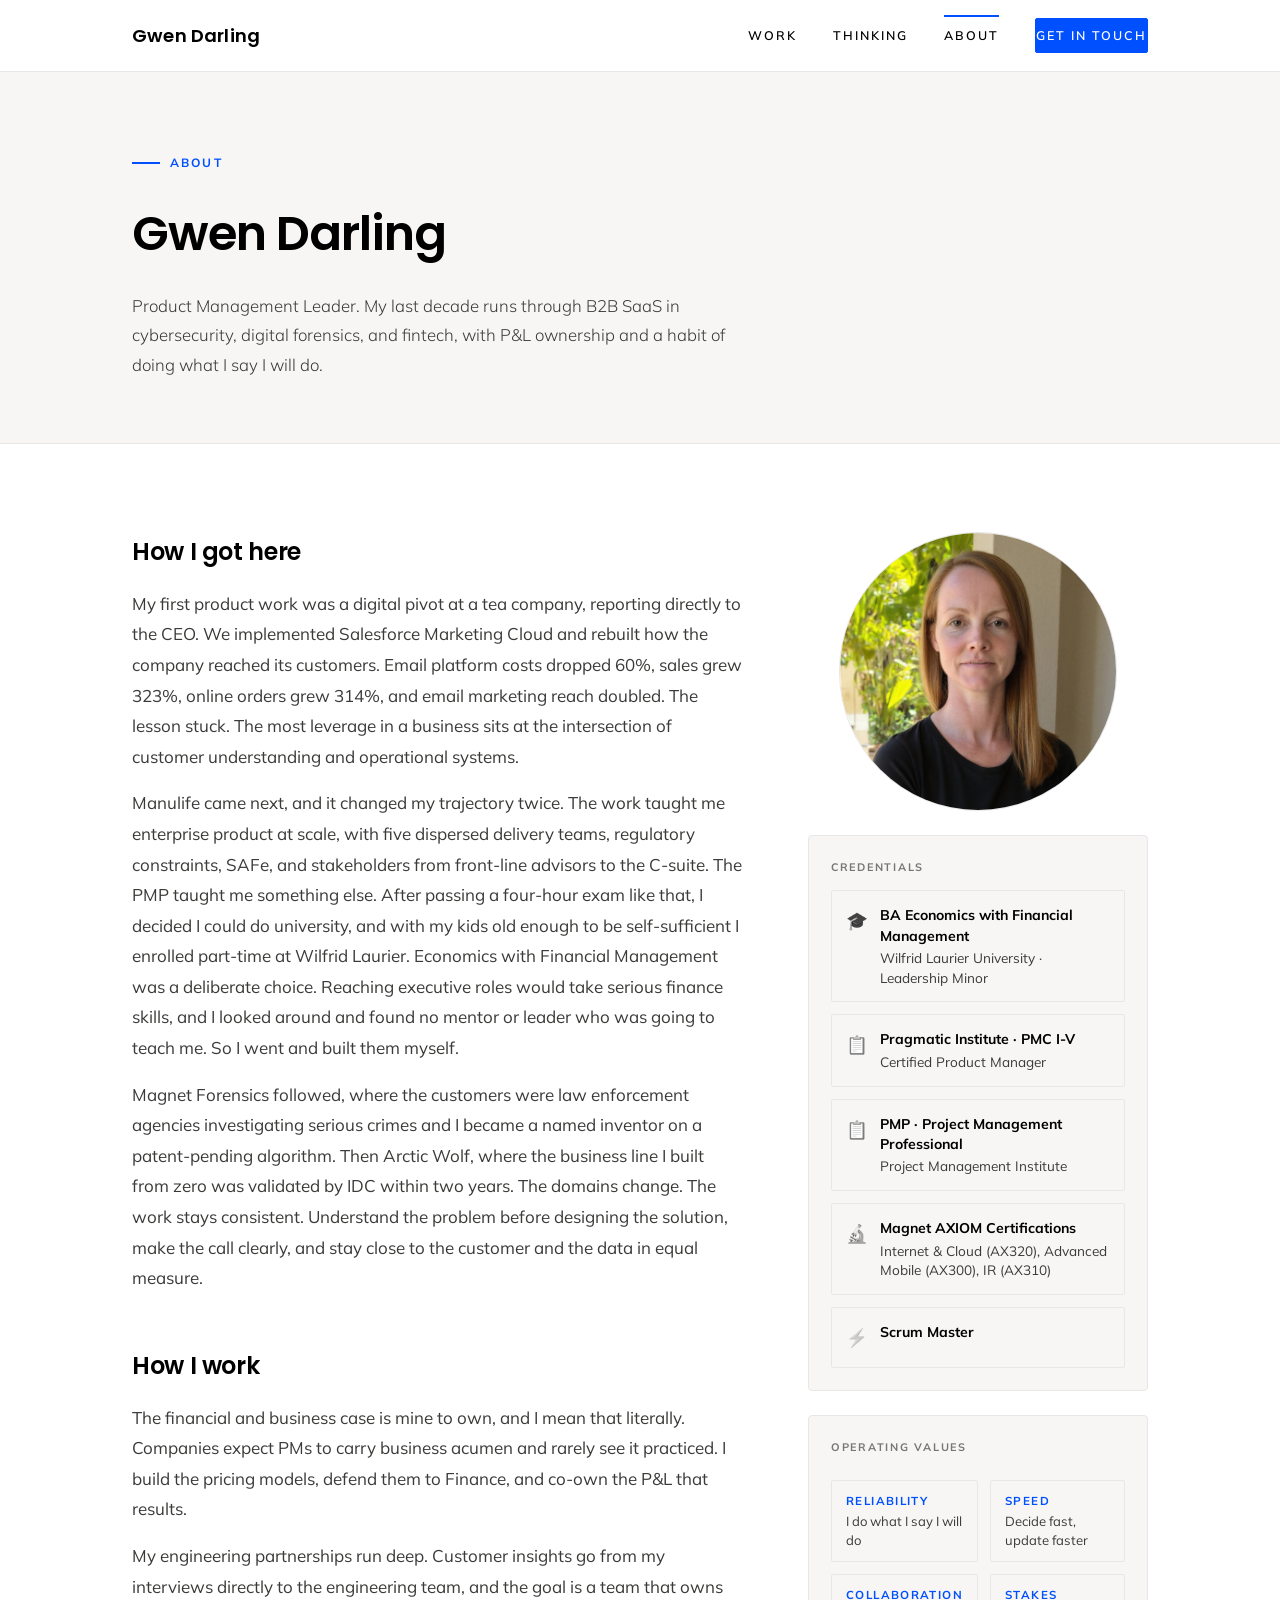
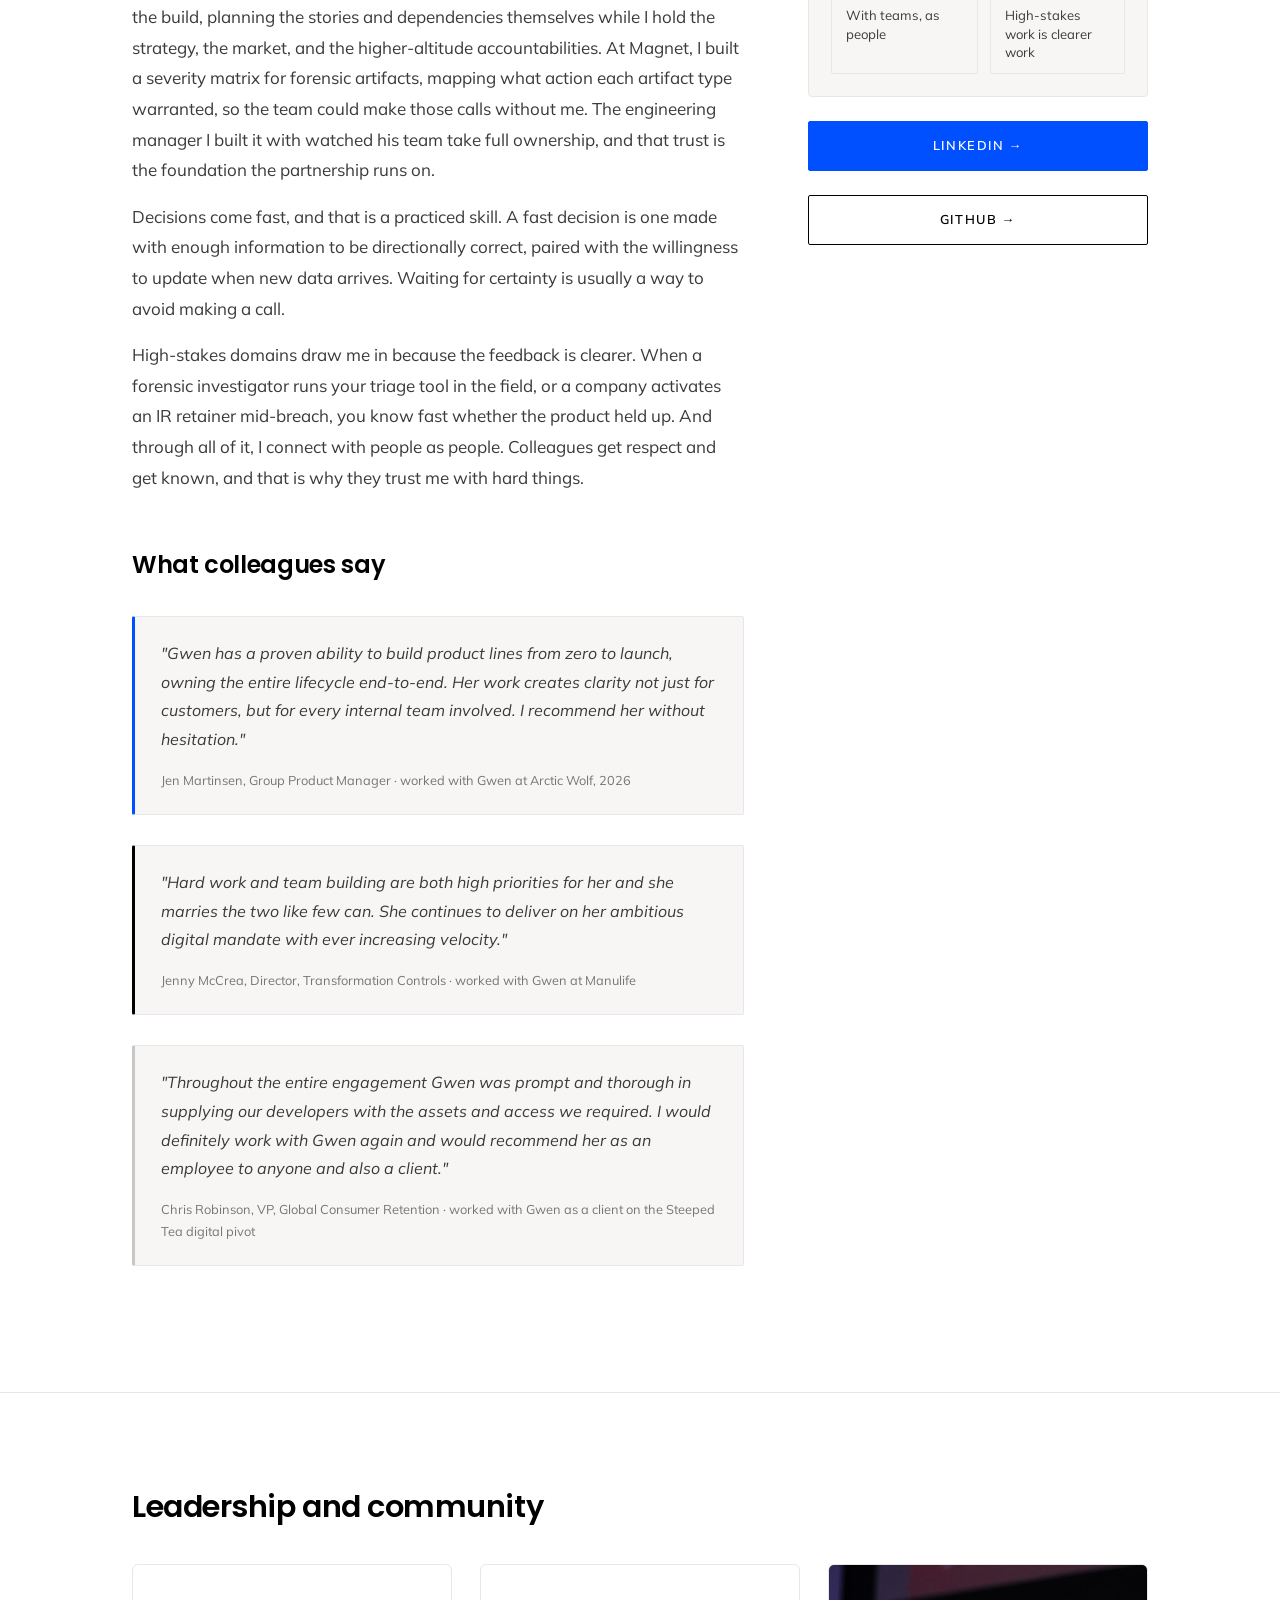
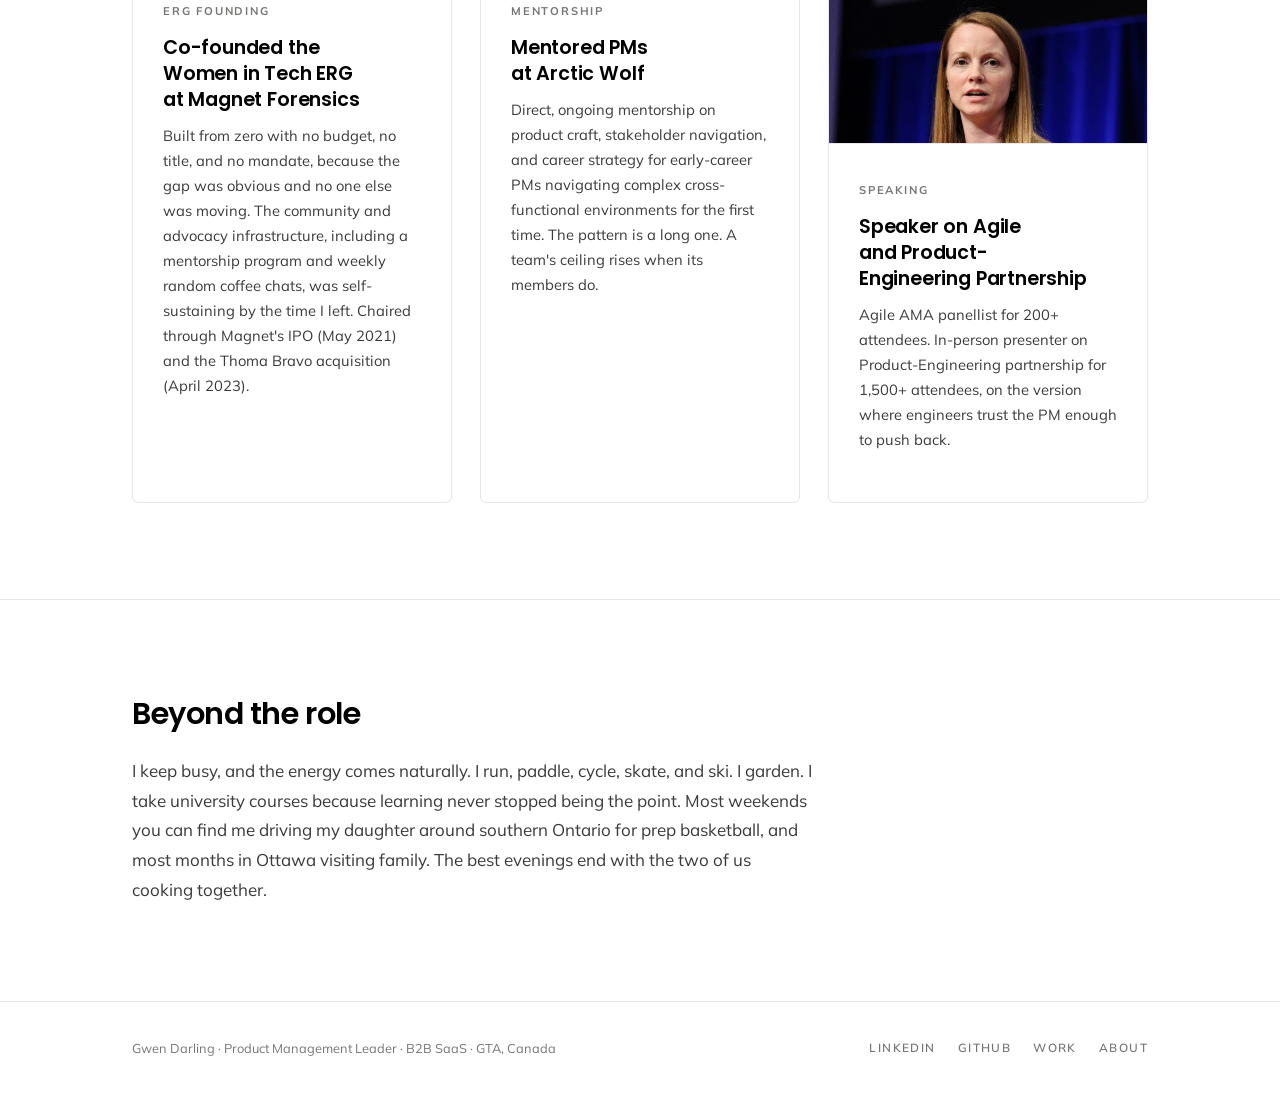
==== commit c4612b98: "Remove 'earned its place' and filler 'real' site-wide per Gwen's word bans Co-Authored-By: Claude Fa" ====
--- a/about.html
+++ b/about.html
@@ -43,12 +43,12 @@
 
           <h2>How I got here</h2>
           <p>My first product work was a digital pivot at a tea company, reporting directly to the CEO. We implemented Salesforce Marketing Cloud and rebuilt how the company reached its customers. Email platform costs dropped 60%, sales grew 323%, online orders grew 314%, and email marketing reach doubled. The lesson stuck. The most leverage in a business sits at the intersection of customer understanding and operational systems.</p>
-          <p>Manulife came next, and it changed my trajectory twice. The work taught me enterprise product at scale, with five dispersed delivery teams, regulatory constraints, SAFe, and stakeholders from front-line advisors to the C-suite. The PMP taught me something else. After passing a four-hour exam like that, I decided I could do university, and with my kids old enough to be self-sufficient I enrolled part-time at Wilfrid Laurier. Economics with Financial Management was a deliberate choice. Reaching executive roles would take real finance skills, and I looked around and found no mentor or leader who was going to teach me. So I went and built them myself.</p>
+          <p>Manulife came next, and it changed my trajectory twice. The work taught me enterprise product at scale, with five dispersed delivery teams, regulatory constraints, SAFe, and stakeholders from front-line advisors to the C-suite. The PMP taught me something else. After passing a four-hour exam like that, I decided I could do university, and with my kids old enough to be self-sufficient I enrolled part-time at Wilfrid Laurier. Economics with Financial Management was a deliberate choice. Reaching executive roles would take serious finance skills, and I looked around and found no mentor or leader who was going to teach me. So I went and built them myself.</p>
           <p>Magnet Forensics followed, where the customers were law enforcement agencies investigating serious crimes and I became a named inventor on a patent-pending algorithm. Then Arctic Wolf, where the business line I built from zero was validated by IDC within two years. The domains change. The work stays consistent. Understand the problem before designing the solution, make the call clearly, and stay close to the customer and the data in equal measure.</p>
 
           <h2>How I work</h2>
           <p>The financial and business case is mine to own, and I mean that literally. Companies expect PMs to carry business acumen and rarely see it practiced. I build the pricing models, defend them to Finance, and co-own the P&amp;L that results.</p>
-          <p>My engineering partnerships run deep. Customer insights go from my interviews directly to the engineering team, and the goal is a team that owns the build, planning the stories and dependencies themselves while I hold the strategy, the market, and the higher-altitude accountabilities. At Magnet, I built a severity matrix for forensic artifacts, mapping what action each artifact type warranted, so the team could make those calls without me. The engineering manager I built it with watched his team take real ownership, and that trust is the foundation the partnership runs on.</p>
+          <p>My engineering partnerships run deep. Customer insights go from my interviews directly to the engineering team, and the goal is a team that owns the build, planning the stories and dependencies themselves while I hold the strategy, the market, and the higher-altitude accountabilities. At Magnet, I built a severity matrix for forensic artifacts, mapping what action each artifact type warranted, so the team could make those calls without me. The engineering manager I built it with watched his team take full ownership, and that trust is the foundation the partnership runs on.</p>
           <p>Decisions come fast, and that is a practiced skill. A fast decision is one made with enough information to be directionally correct, paired with the willingness to update when new data arrives. Waiting for certainty is usually a way to avoid making a call.</p>
           <p>High-stakes domains draw me in because the feedback is clearer. When a forensic investigator runs your triage tool in the field, or a company activates an IR retainer mid-breach, you know fast whether the product held up. And through all of it, I connect with people as people. Colleagues get respect and get known, and that is why they trust me with hard things.</p>
 
@@ -185,7 +185,7 @@
   <section style="border-top: 1px solid var(--border);">
     <div class="container">
       <h2 class="section-title" style="margin-bottom: 16px;">Beyond the role</h2>
-      <p style="max-width: 680px; color: var(--text); line-height: 1.75;">I keep busy, and the energy is real. I run, paddle, cycle, skate, and ski. I garden. I take university courses because learning never stopped being the point. Most weekends you can find me driving my daughter around southern Ontario for prep basketball, and most months in Ottawa visiting family. The best evenings end with the two of us cooking together.</p>
+      <p style="max-width: 680px; color: var(--text); line-height: 1.75;">I keep busy, and the energy comes naturally. I run, paddle, cycle, skate, and ski. I garden. I take university courses because learning never stopped being the point. Most weekends you can find me driving my daughter around southern Ontario for prep basketball, and most months in Ottawa visiting family. The best evenings end with the two of us cooking together.</p>
     </div>
   </section>
 
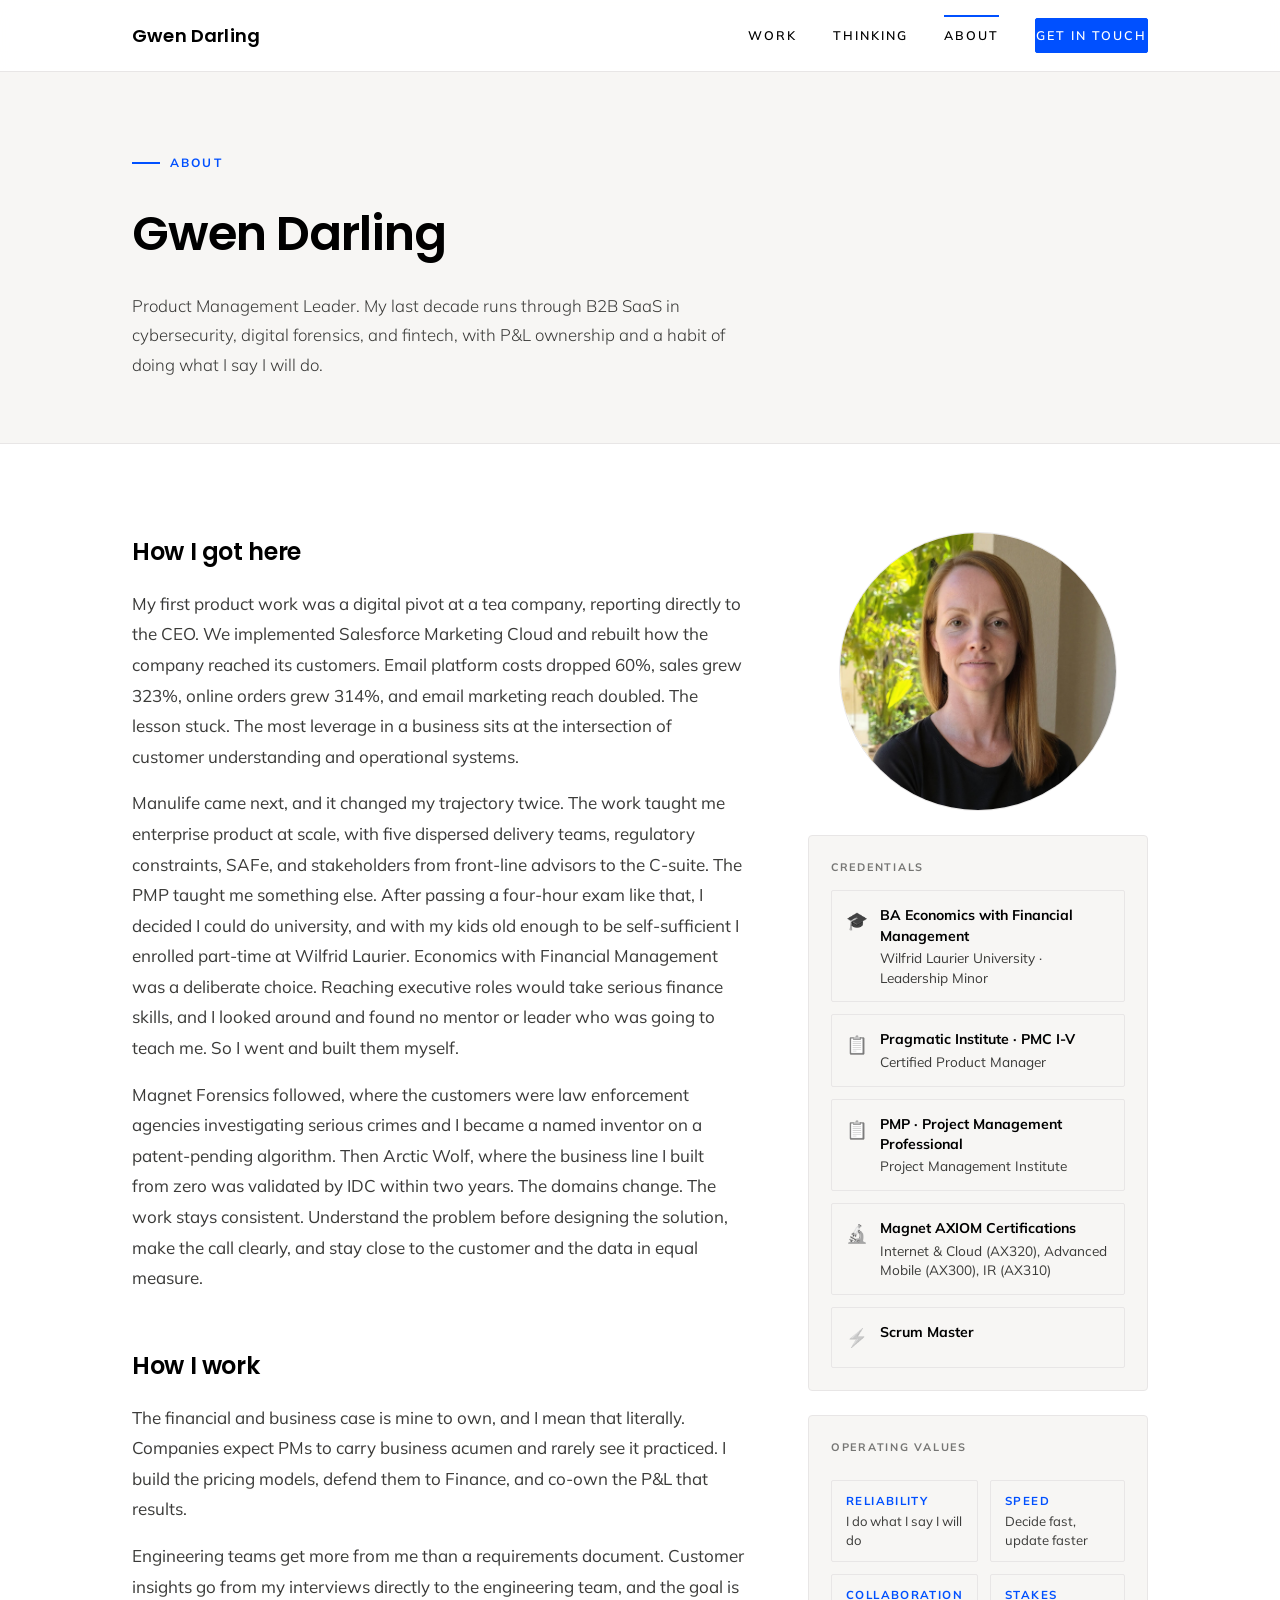
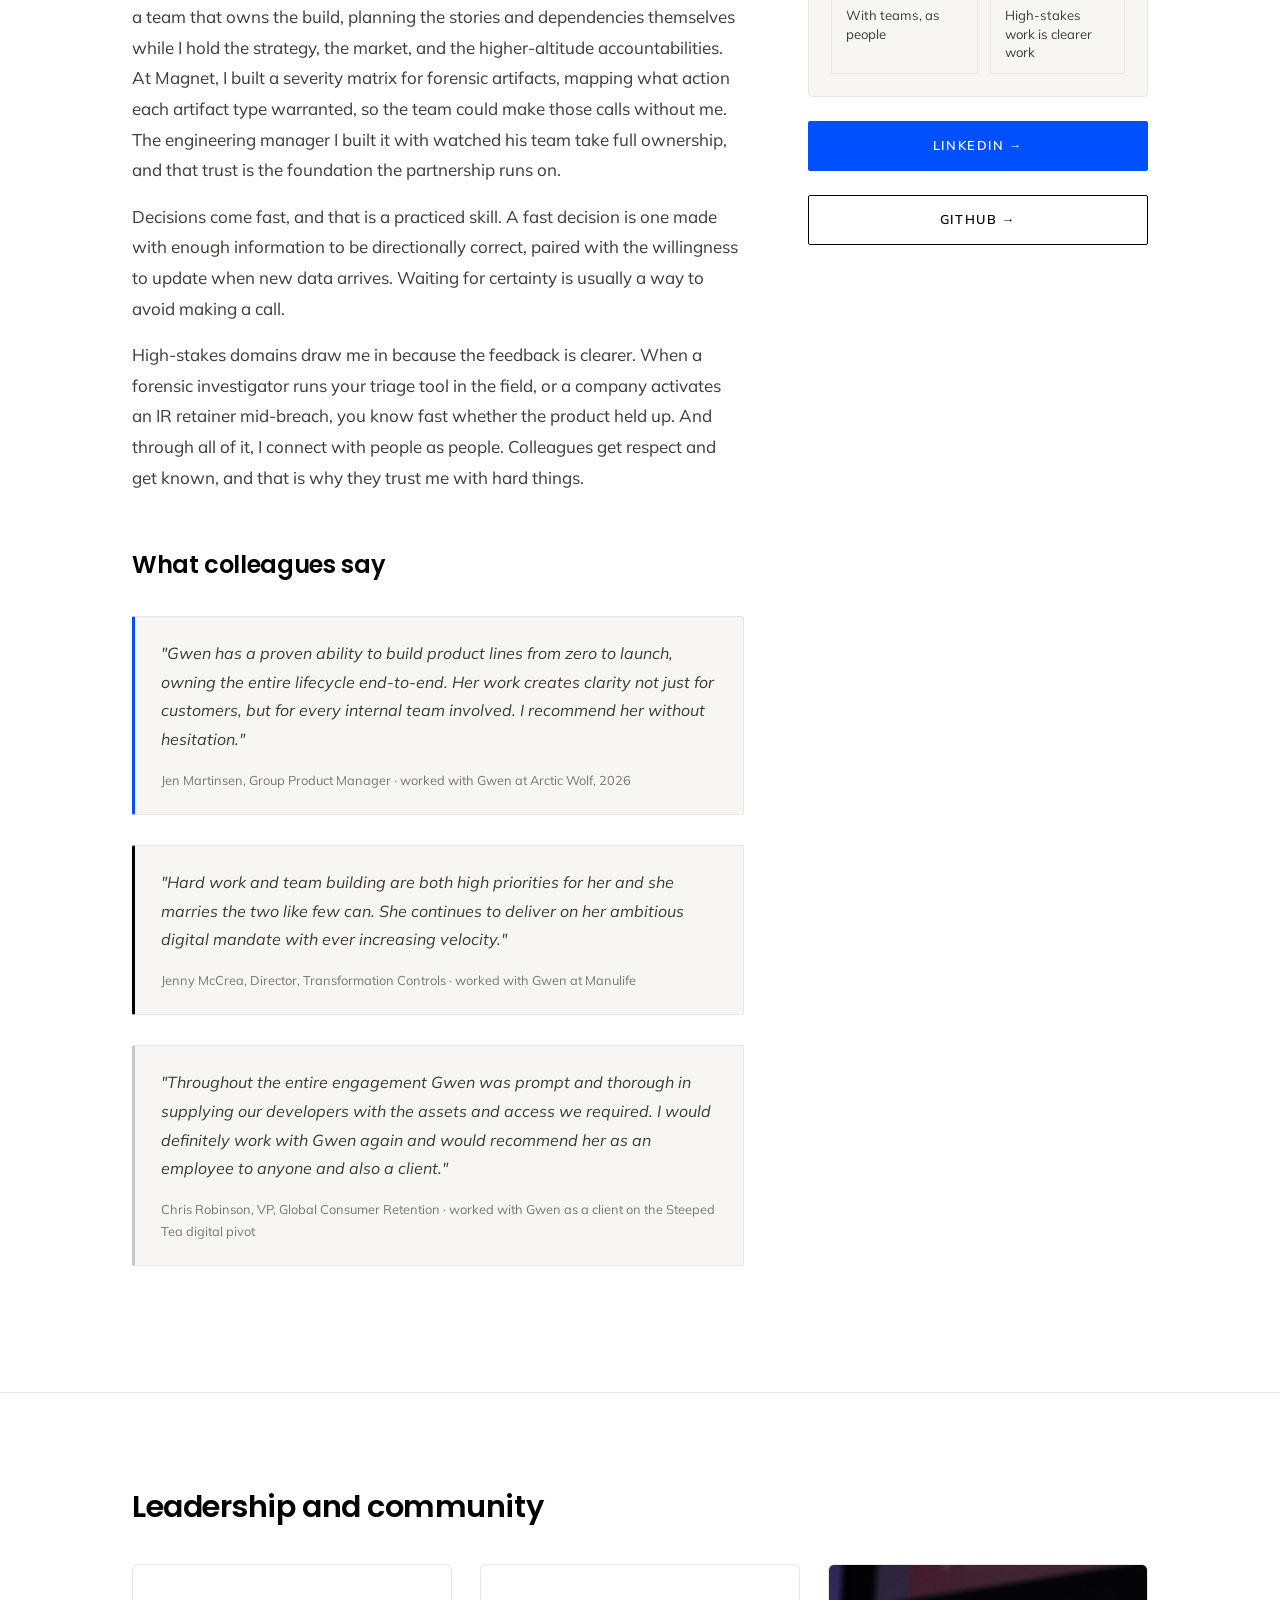
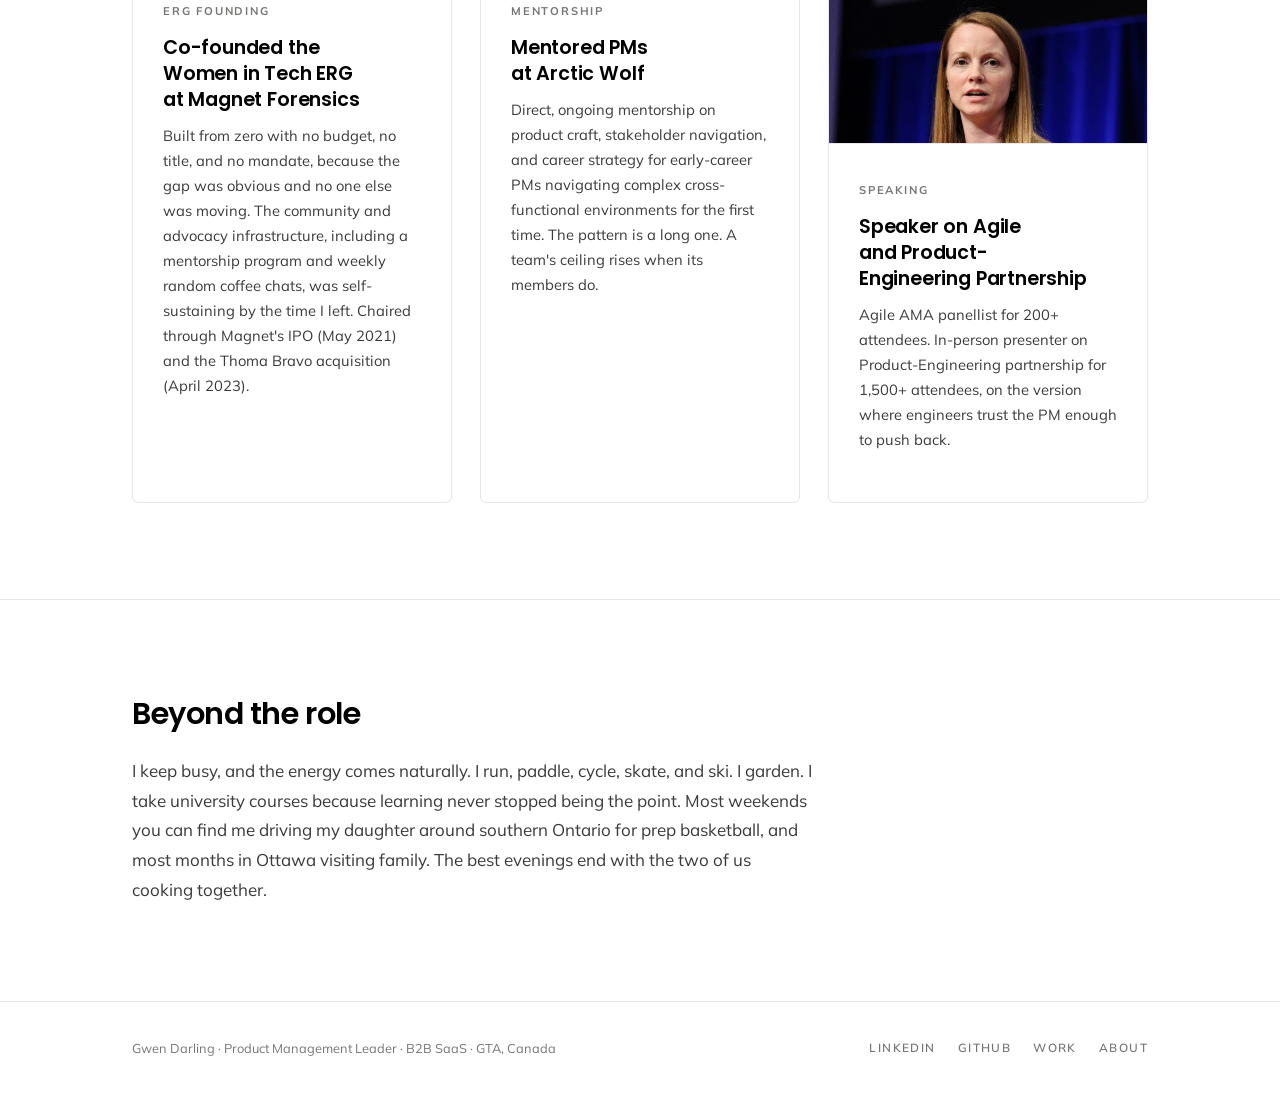
==== commit 6c48df1e: "Replace 'run deep' with concrete engineering-partnership claim Co-Authored-By: Claude Fable 5 <norep" ====
--- a/about.html
+++ b/about.html
@@ -48,7 +48,7 @@
 
           <h2>How I work</h2>
           <p>The financial and business case is mine to own, and I mean that literally. Companies expect PMs to carry business acumen and rarely see it practiced. I build the pricing models, defend them to Finance, and co-own the P&amp;L that results.</p>
-          <p>My engineering partnerships run deep. Customer insights go from my interviews directly to the engineering team, and the goal is a team that owns the build, planning the stories and dependencies themselves while I hold the strategy, the market, and the higher-altitude accountabilities. At Magnet, I built a severity matrix for forensic artifacts, mapping what action each artifact type warranted, so the team could make those calls without me. The engineering manager I built it with watched his team take full ownership, and that trust is the foundation the partnership runs on.</p>
+          <p>Engineering teams get more from me than a requirements document. Customer insights go from my interviews directly to the engineering team, and the goal is a team that owns the build, planning the stories and dependencies themselves while I hold the strategy, the market, and the higher-altitude accountabilities. At Magnet, I built a severity matrix for forensic artifacts, mapping what action each artifact type warranted, so the team could make those calls without me. The engineering manager I built it with watched his team take full ownership, and that trust is the foundation the partnership runs on.</p>
           <p>Decisions come fast, and that is a practiced skill. A fast decision is one made with enough information to be directionally correct, paired with the willingness to update when new data arrives. Waiting for certainty is usually a way to avoid making a call.</p>
           <p>High-stakes domains draw me in because the feedback is clearer. When a forensic investigator runs your triage tool in the field, or a company activates an IR retainer mid-breach, you know fast whether the product held up. And through all of it, I connect with people as people. Colleagues get respect and get known, and that is why they trust me with hard things.</p>
 
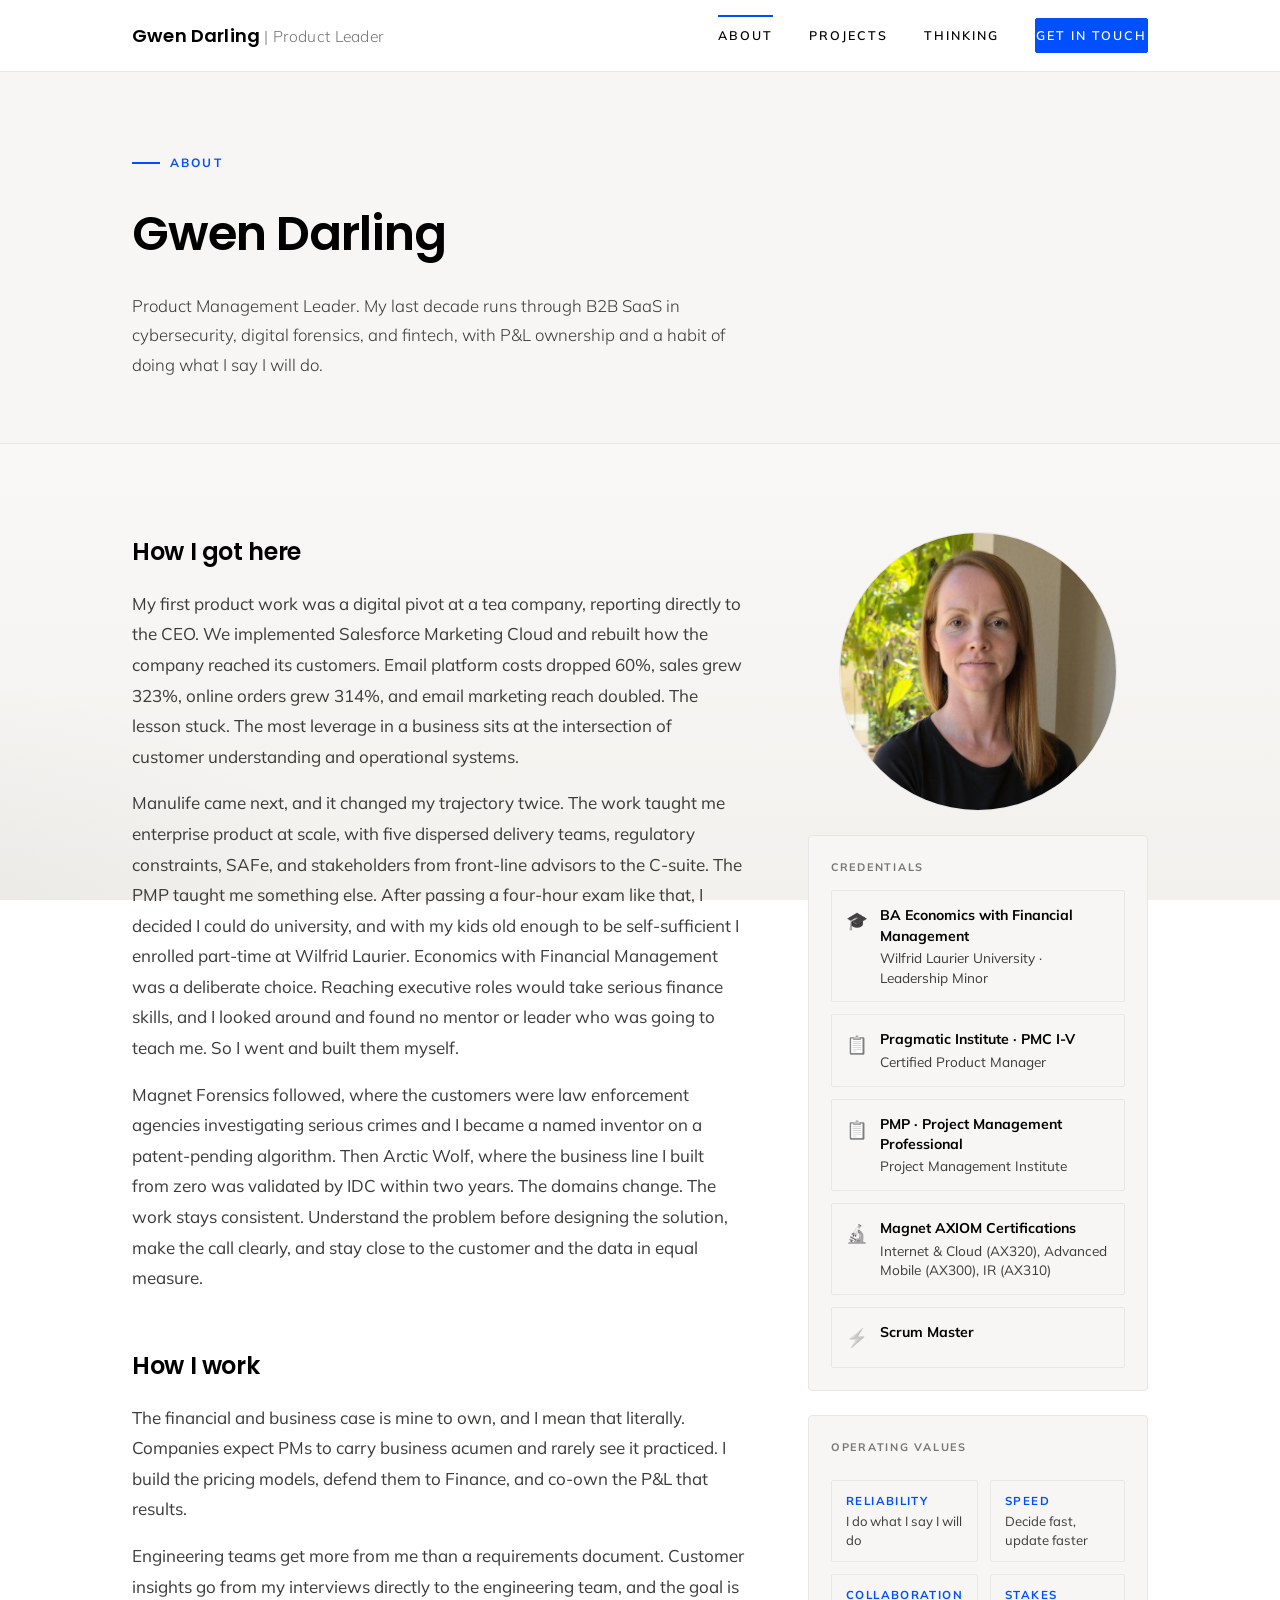
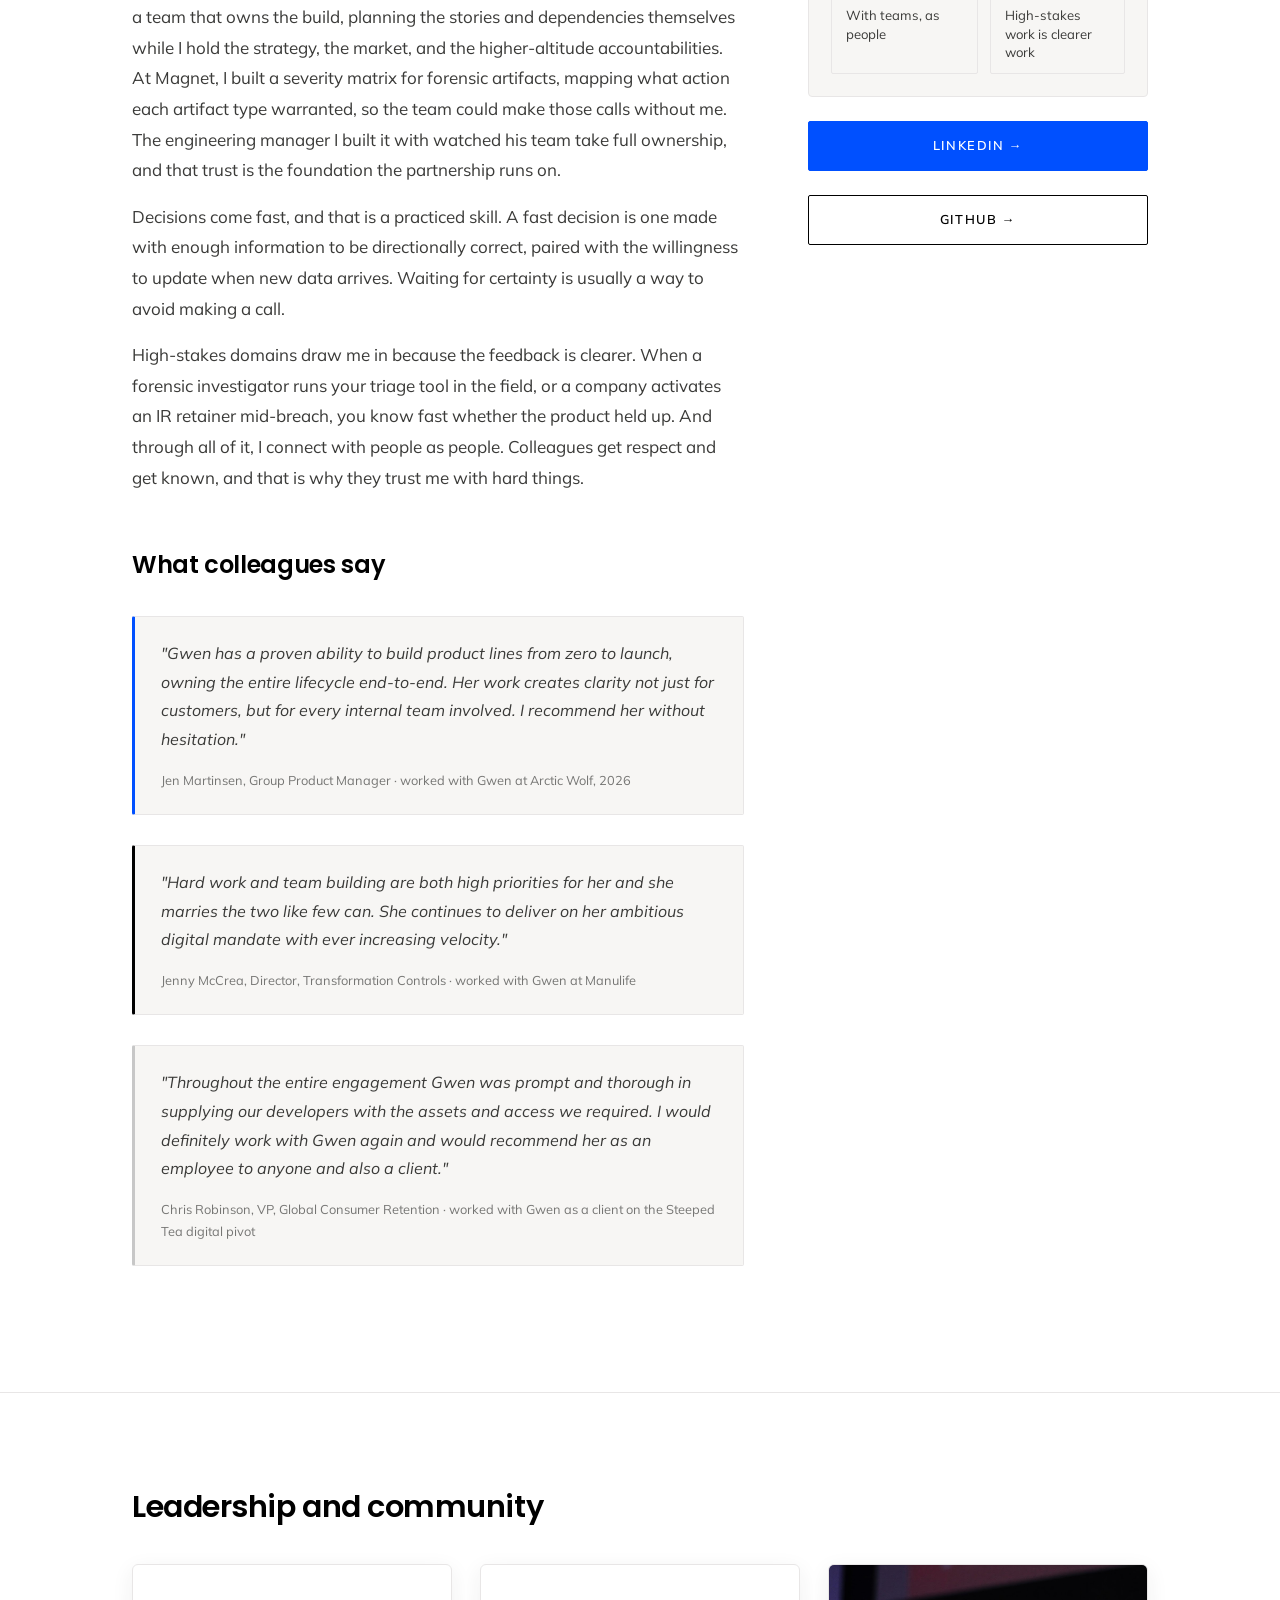
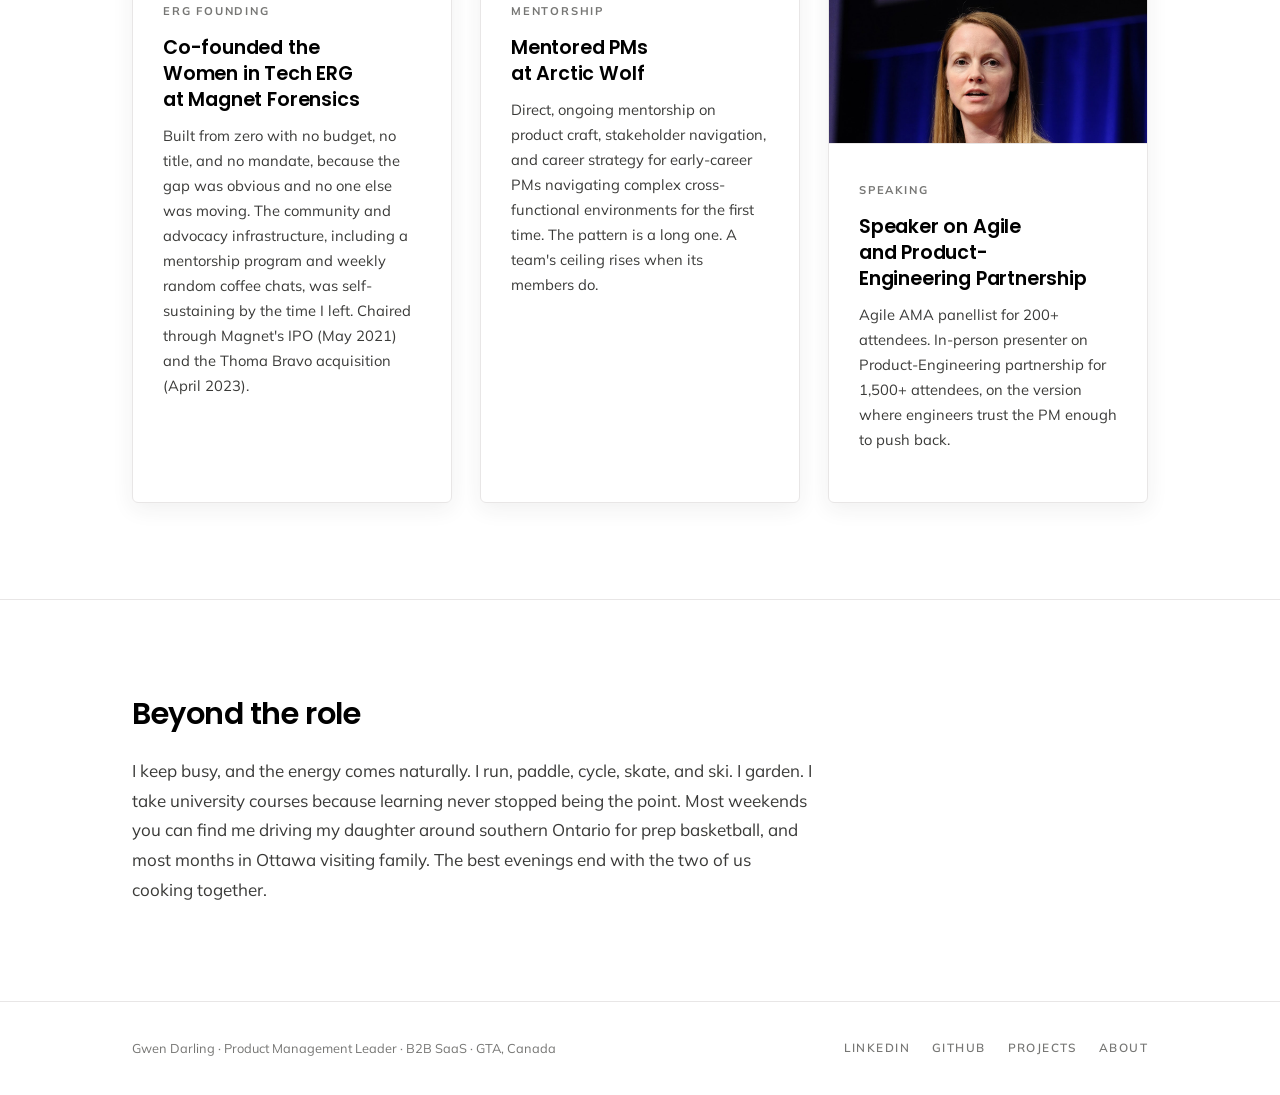
==== commit d18324dc: "Adopt template name lockup, Projects tab, and still-background scroll effect - Nav logo reads Gwen D" ====
--- a/about.html
+++ b/about.html
@@ -12,11 +12,11 @@
 
 <nav>
   <div class="container">
-    <a href="index.html" class="nav-logo">Gwen Darling</a>
+    <a href="index.html" class="nav-logo">Gwen Darling <span class="nav-role">| Product Leader</span></a>
     <div class="nav-links">
-      <a href="work.html">Work</a>
+      <a href="about.html">About</a>
+      <a href="work.html">Projects</a>
       <a href="thinking.html">Thinking</a>
-      <a href="about.html">About</a>
       <a href="https://www.linkedin.com/in/gwendarling" target="_blank" rel="noopener" class="nav-cta">Get in touch</a>
     </div>
     <button class="nav-toggle" aria-label="Toggle navigation">
@@ -198,7 +198,7 @@
       <div class="footer-links">
         <a href="https://www.linkedin.com/in/gwendarling" target="_blank" rel="noopener">LinkedIn</a>
         <a href="https://github.com/GwnDrlng" target="_blank" rel="noopener">GitHub</a>
-        <a href="work.html">Work</a>
+        <a href="work.html">Projects</a>
         <a href="about.html">About</a>
       </div>
     </div>
--- a/css/style.css
+++ b/css/style.css
@@ -41,10 +41,22 @@
 html { scroll-behavior: smooth; -webkit-font-smoothing: antialiased; }
 body {
   font-family: var(--font);
-  background: var(--bg);
+  background: transparent; /* the fixed body::before layer below shows through */
   color: var(--text);
   line-height: 1.7;
   font-size: 1.0625rem;
+}
+/* Fixed backdrop: the page background holds still while content scrolls over it */
+body::before {
+  content: '';
+  position: fixed;
+  inset: 0;
+  z-index: -1;
+  pointer-events: none;
+  background:
+    radial-gradient(1100px 620px at 88% -12%, rgba(0, 80, 255, 0.06), transparent 60%),
+    radial-gradient(900px 500px at -10% 105%, rgba(46, 44, 41, 0.05), transparent 55%),
+    linear-gradient(180deg, #FFFFFF 0%, #F3F1EE 100%);
 }
 img { display: block; max-width: 100%; }
 a { color: var(--accent); text-decoration: none; transition: color 0.2s var(--ease); }
@@ -93,6 +105,13 @@
   letter-spacing: 0.01em;
 }
 .nav-logo:hover { color: var(--accent); }
+.nav-logo .nav-role {
+  font-family: var(--font);
+  font-weight: 300;
+  font-size: 0.85em;
+  color: var(--text-dim);
+  letter-spacing: 0.02em;
+}
 .nav-links {
   display: flex;
   align-items: center;
@@ -207,6 +226,38 @@
   font-style: normal;
   color: var(--accent);
 }
+/* Name lockup, sized like the reference template's display name */
+.hero-name {
+  font-family: var(--font-display);
+  font-size: clamp(3.4rem, 9vw, 6.25rem);
+  font-weight: 600;
+  line-height: 1.02;
+  letter-spacing: -0.02em;
+  color: var(--text-bright);
+  margin-bottom: 14px;
+}
+.hero-role {
+  font-size: 0.95rem;
+  font-weight: 700;
+  letter-spacing: 0.42em;
+  text-transform: uppercase;
+  color: var(--text-bright);
+  margin-bottom: 38px;
+}
+.hero-statement {
+  font-family: var(--font-display);
+  font-size: clamp(1.25rem, 2.4vw, 1.7rem);
+  font-weight: 600;
+  line-height: 1.35;
+  letter-spacing: -0.01em;
+  color: var(--text-bright);
+  max-width: 700px;
+  margin-bottom: 22px;
+}
+.hero-statement em {
+  font-style: normal;
+  color: var(--accent);
+}
 .hero-sub {
   font-size: 1.15rem;
   font-weight: 300;
@@ -334,14 +385,15 @@
   border: 1px solid var(--border);
   border-radius: var(--r-lg);
   overflow: hidden;
+  box-shadow: 0 6px 22px rgba(46, 44, 41, 0.07);
   transition: border-color 0.25s var(--ease), transform 0.25s var(--ease), box-shadow 0.25s var(--ease);
   cursor: pointer;
   height: 100%;
 }
 .card:hover {
   border-color: var(--border-light);
-  box-shadow: var(--shadow-soft);
-  transform: translateY(-4px);
+  box-shadow: 0 18px 44px rgba(46, 44, 41, 0.13);
+  transform: translateY(-6px);
 }
 .card a { color: inherit; }
 .card a:hover { color: inherit; }
@@ -902,7 +954,7 @@
 .cta-section {
   text-align: center;
   padding: 96px 0 104px;
-  background: var(--bg-alt);
+  background: transparent;
 }
 .cta-section h2 {
   font-family: var(--font-display);
@@ -933,7 +985,7 @@
 footer {
   border-top: 1px solid var(--border);
   padding: 36px 0;
-  background: var(--bg);
+  background: transparent;
 }
 .footer-inner {
   display: flex;
@@ -968,3 +1020,18 @@
 .mt-0 { margin-top: 0 !important; }
 .mb-0 { margin-bottom: 0 !important; }
 .sr-only { position: absolute; width: 1px; height: 1px; overflow: hidden; clip: rect(0,0,0,0); }
+
+/* ─── Scroll reveal ──────────────────────────────────────── */
+/* Cards and widgets rise into place over the still backdrop */
+@media (prefers-reduced-motion: no-preference) {
+  .reveal {
+    opacity: 0;
+    transform: translateY(30px);
+    transition: opacity 0.55s var(--ease), transform 0.55s var(--ease);
+    transition-delay: var(--reveal-delay, 0s);
+  }
+  .reveal.in {
+    opacity: 1;
+    transform: none;
+  }
+}
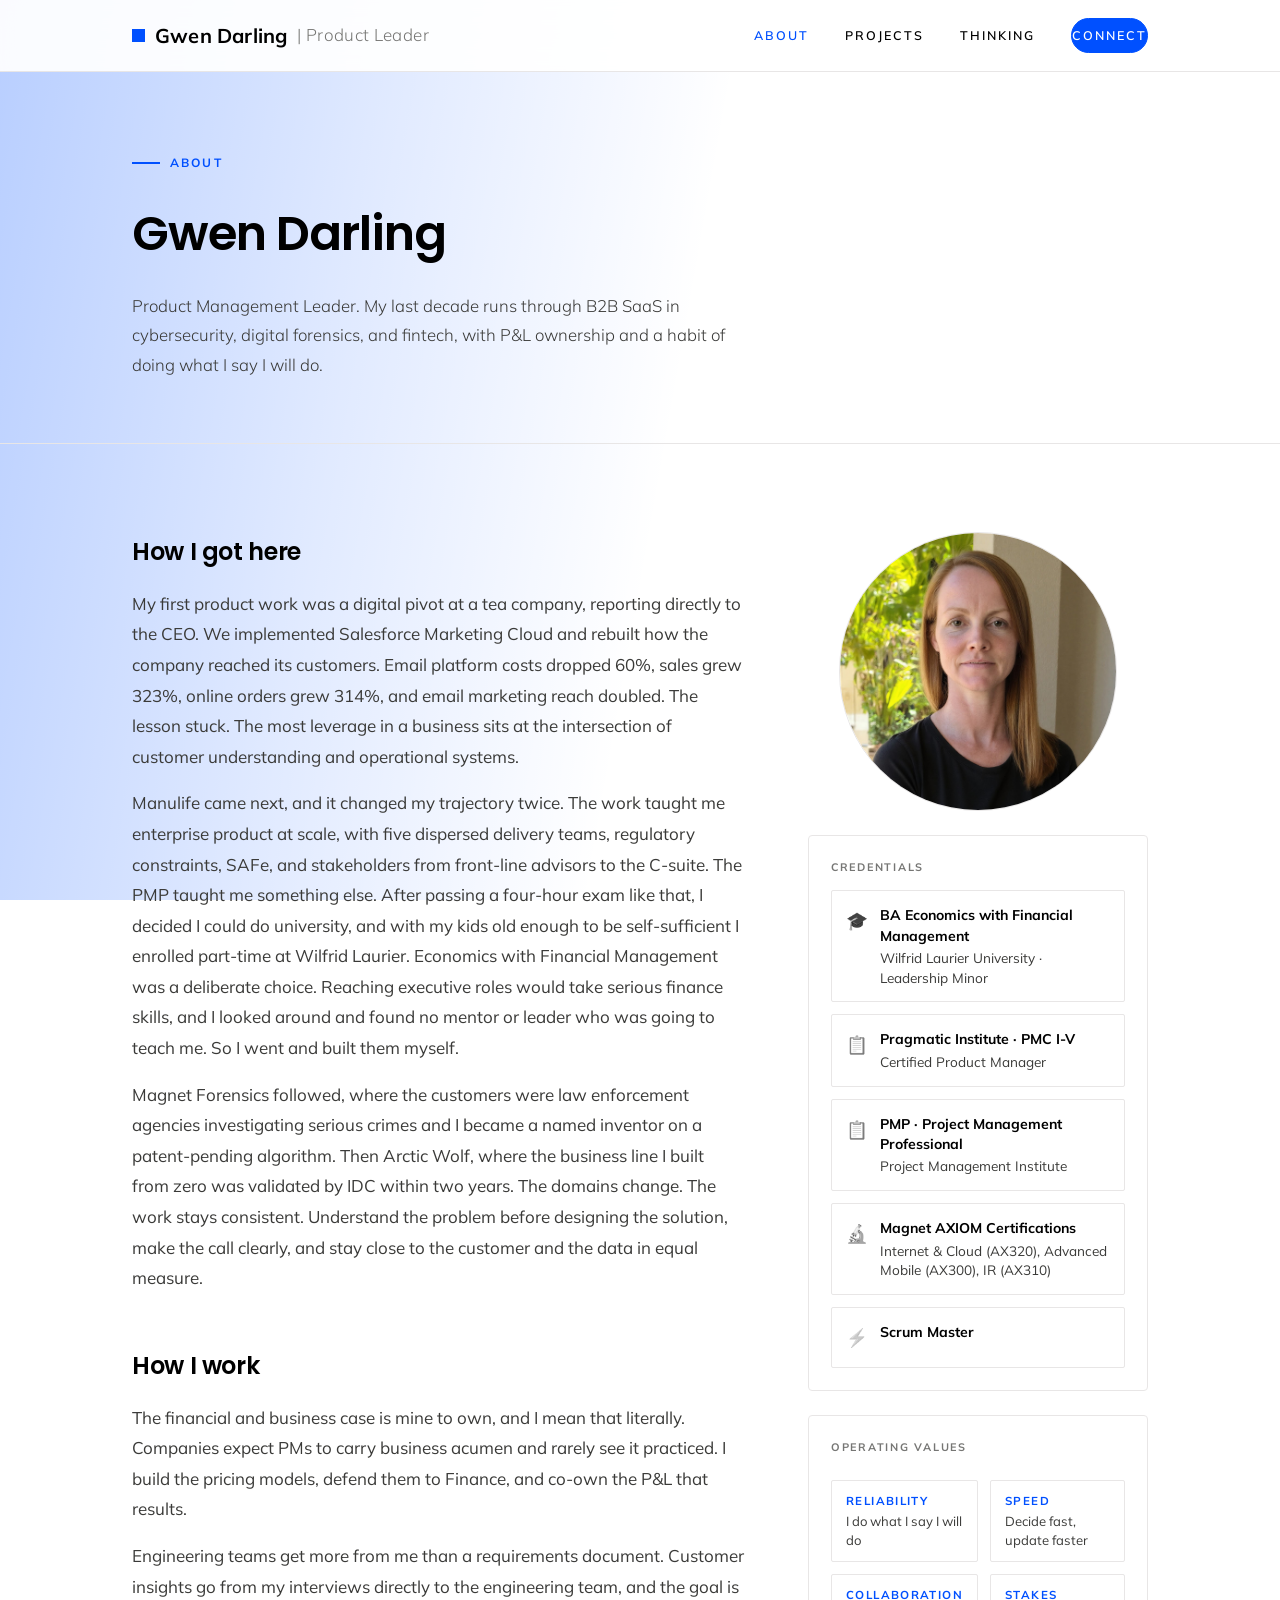
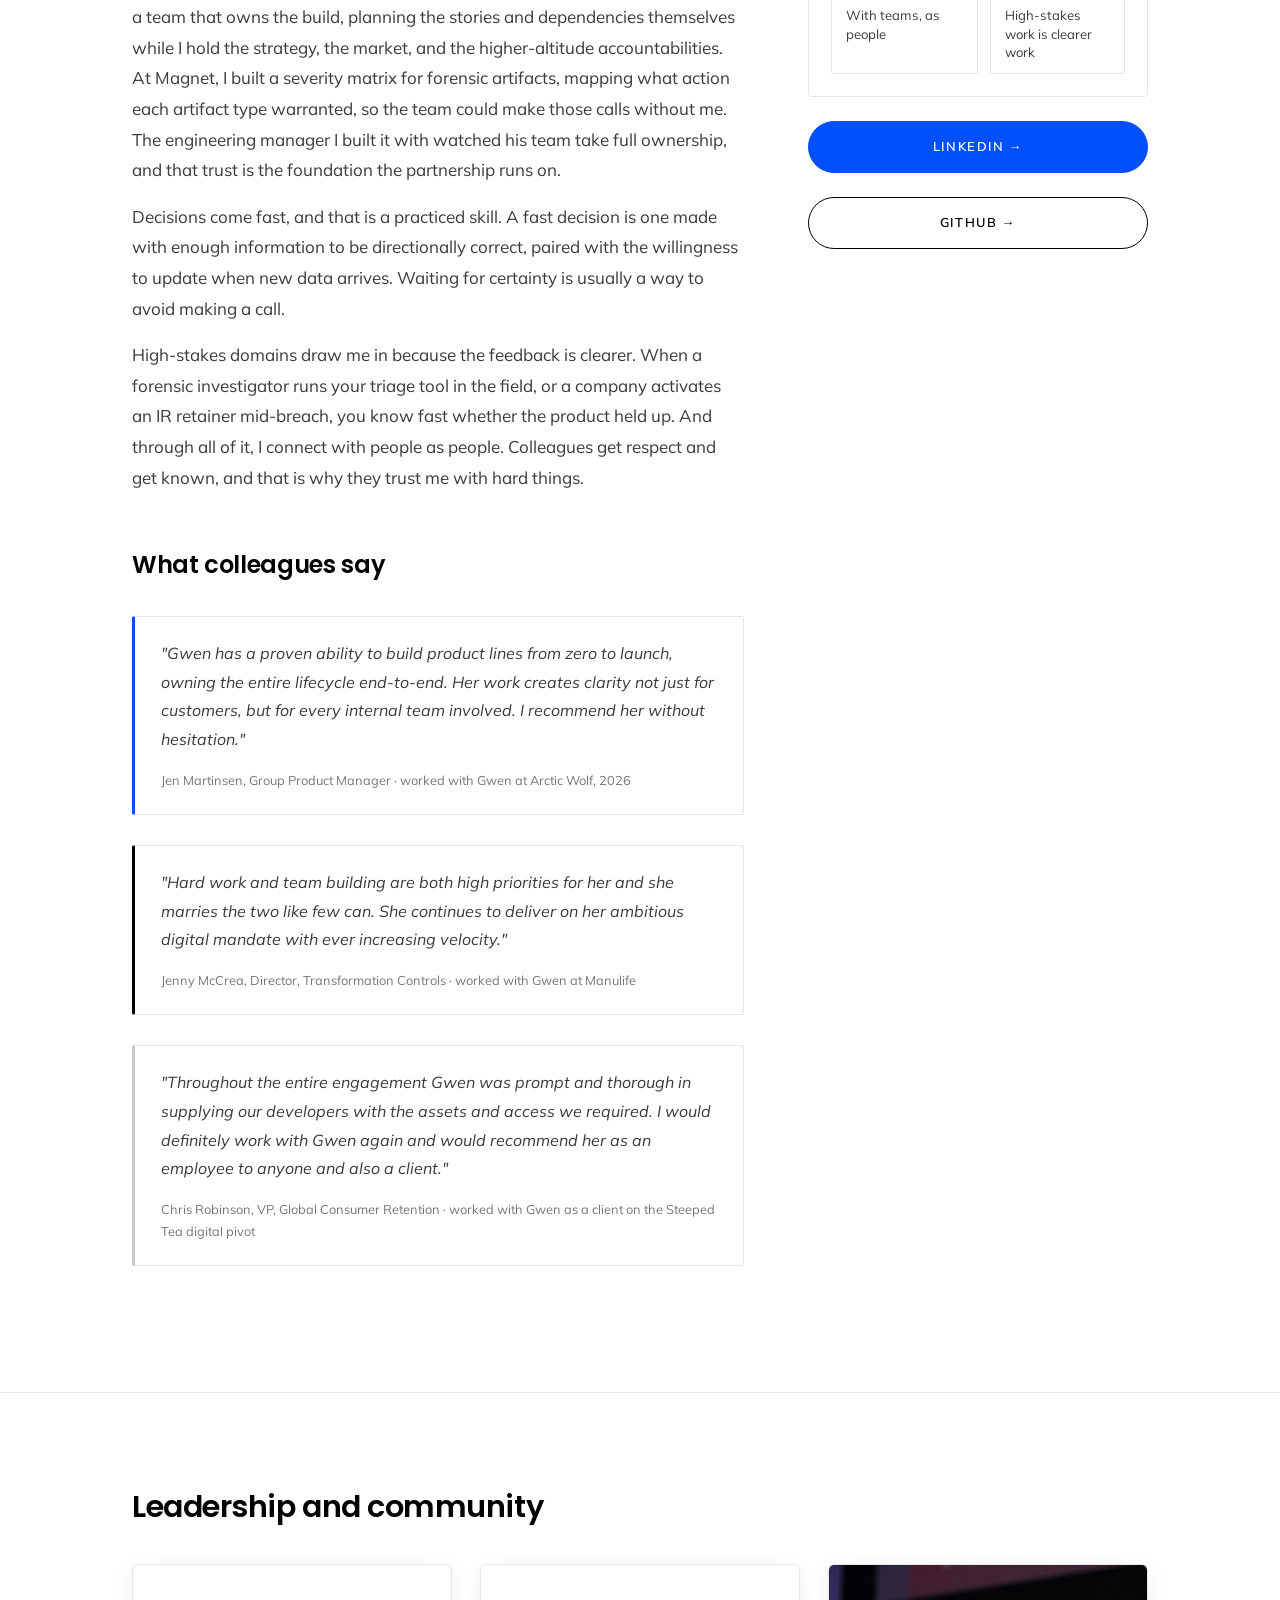
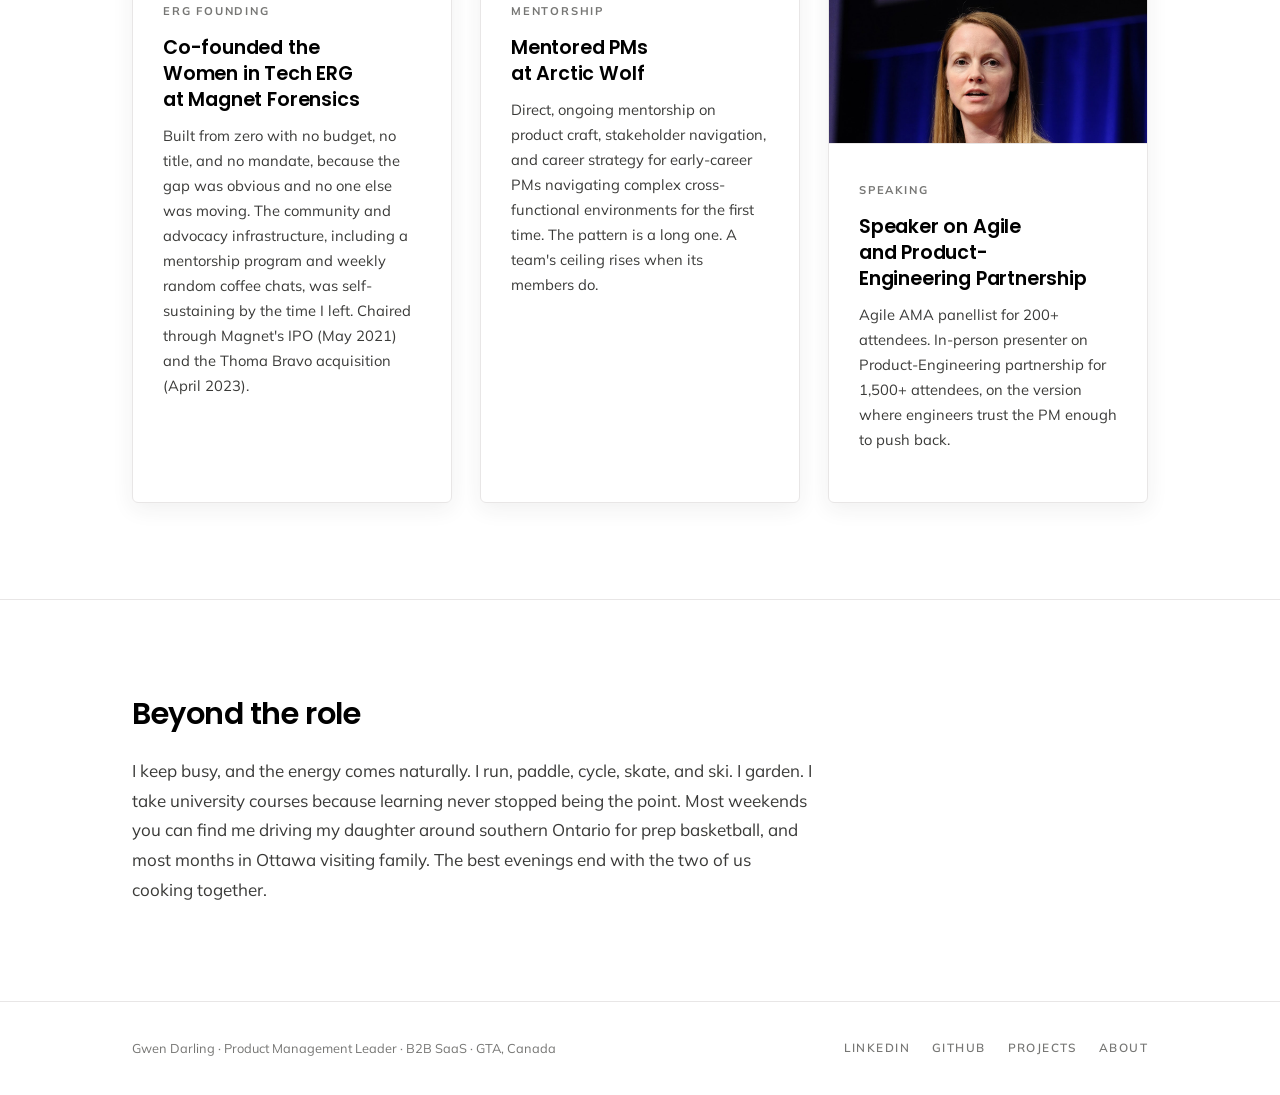
==== commit e810ba50: "Rename nav CTA from Get in touch to Connect Co-Authored-By: Claude Fable 5 <noreply@anthropic.com>" ====
--- a/about.html
+++ b/about.html
@@ -17,7 +17,7 @@
       <a href="about.html">About</a>
       <a href="work.html">Projects</a>
       <a href="thinking.html">Thinking</a>
-      <a href="https://www.linkedin.com/in/gwendarling" target="_blank" rel="noopener" class="nav-cta">Get in touch</a>
+      <a href="https://www.linkedin.com/in/gwendarling" target="_blank" rel="noopener" class="nav-cta">Connect</a>
     </div>
     <button class="nav-toggle" aria-label="Toggle navigation">
       <span></span><span></span><span></span>
--- a/css/style.css
+++ b/css/style.css
@@ -5,6 +5,8 @@
 :root {
   --bg:          #FFFFFF;
   --bg-alt:      #F7F6F4;
+  --beige:       #F4ECE6;
+  --beige-deep:  #E0D5C8;
   --bg-card:     #FFFFFF;
   --bg-card-hover: #FAFAF8;
   --border:      #E8E6E6;
@@ -54,9 +56,8 @@
   z-index: -1;
   pointer-events: none;
   background:
-    radial-gradient(1100px 620px at 88% -12%, rgba(0, 80, 255, 0.06), transparent 60%),
-    radial-gradient(900px 500px at -10% 105%, rgba(46, 44, 41, 0.05), transparent 55%),
-    linear-gradient(180deg, #FFFFFF 0%, #F3F1EE 100%);
+    linear-gradient(100deg, rgba(0, 80, 255, 0.28) 0%, rgba(0, 80, 255, 0.12) 28%, rgba(0, 80, 255, 0) 52%),
+    #FFFFFF;
 }
 img { display: block; max-width: 100%; }
 a { color: var(--accent); text-decoration: none; transition: color 0.2s var(--ease); }
@@ -98,11 +99,22 @@
   width: 100%;
 }
 .nav-logo {
-  font-family: var(--font-display);
-  font-size: 1.15rem;
-  font-weight: 600;
+  display: inline-flex;
+  align-items: center;
+  gap: 10px;
+  font-family: var(--font-display);
+  font-size: 1.25rem;
+  font-weight: 700;
   color: var(--text-bright);
   letter-spacing: 0.01em;
+}
+.nav-logo::before {
+  content: '';
+  display: inline-block;
+  width: 13px;
+  height: 13px;
+  background: var(--accent);
+  flex-shrink: 0;
 }
 .nav-logo:hover { color: var(--accent); }
 .nav-logo .nav-role {
@@ -127,28 +139,15 @@
   padding: 6px 0;
   transition: color 0.2s var(--ease);
 }
-.nav-links a::before {
-  content: '';
-  position: absolute;
-  top: -4px; left: 0;
-  width: 100%;
-  height: 2px;
-  background: var(--accent);
-  transform: scaleX(0);
-  transform-origin: left;
-  transition: transform 0.25s var(--ease);
-}
 .nav-links a:hover { color: var(--accent); }
-.nav-links a:hover::before,
-.nav-links a.active::before { transform: scaleX(1); }
-.nav-links a.active { color: var(--text-bright); }
+.nav-links a.active { color: var(--accent); }
 .nav-cta {
   display: inline-flex;
   align-items: center;
   padding: 10px 22px;
   background: var(--accent);
   border: 1px solid var(--accent);
-  border-radius: var(--r-sm);
+  border-radius: 999px;
   color: #FFFFFF !important;
   font-size: 0.78rem;
   font-weight: 600;
@@ -226,37 +225,115 @@
   font-style: normal;
   color: var(--accent);
 }
-/* Name lockup, sized like the reference template's display name */
-.hero-name {
-  font-family: var(--font-display);
-  font-size: clamp(3.4rem, 9vw, 6.25rem);
-  font-weight: 600;
-  line-height: 1.02;
-  letter-spacing: -0.02em;
-  color: var(--text-bright);
-  margin-bottom: 14px;
-}
-.hero-role {
+/* Split hero: beige profile card on the left, greeting on the right */
+.hero-grid {
+  display: grid;
+  grid-template-columns: 400px 1fr;
+  gap: 80px;
+  align-items: center;
+}
+.profile-card {
+  position: relative;
+  box-shadow: 0 18px 50px rgba(46, 44, 41, 0.12);
+}
+.profile-card::before {
+  content: '';
+  position: absolute;
+  top: -26px;
+  left: -26px;
+  width: 68%;
+  height: 52%;
+  background: var(--beige-deep);
+  z-index: -1;
+}
+.profile-card-inner {
+  background: var(--beige);
+  padding: 60px 36px 48px;
+  text-align: center;
+}
+.profile-photo {
+  width: 230px;
+  height: 230px;
+  border-radius: 50%;
+  overflow: hidden;
+  margin: 0 auto 40px;
+}
+.profile-photo img {
+  width: 100%;
+  height: 100%;
+  object-fit: cover;
+  object-position: center top;
+}
+.profile-name {
+  font-family: var(--font-display);
+  font-size: 2.1rem;
+  font-weight: 700;
+  line-height: 1.15;
+  letter-spacing: -0.01em;
+  color: var(--text-bright);
+  margin-bottom: 24px;
+}
+.profile-line {
+  width: 56px;
+  height: 3px;
+  background: var(--accent);
+  margin: 0 auto 24px;
+}
+.profile-role {
   font-size: 0.95rem;
+  font-weight: 500;
+  letter-spacing: 0.38em;
+  text-transform: uppercase;
+  color: var(--text-bright);
+}
+.profile-social {
+  background: #FFFFFF;
+  display: flex;
+  justify-content: center;
+  gap: 40px;
+  padding: 22px;
+}
+.profile-social a {
+  color: var(--text-bright);
+  display: inline-flex;
+  transition: color 0.2s var(--ease), transform 0.2s var(--ease);
+}
+.profile-social a:hover {
+  color: var(--accent);
+  transform: translateY(-2px);
+}
+.profile-social svg {
+  width: 22px;
+  height: 22px;
+  fill: currentColor;
+}
+.hero-hello {
+  font-family: var(--font-display);
+  font-size: clamp(4.5rem, 12vw, 9rem);
   font-weight: 700;
-  letter-spacing: 0.42em;
-  text-transform: uppercase;
-  color: var(--text-bright);
-  margin-bottom: 38px;
-}
-.hero-statement {
-  font-family: var(--font-display);
-  font-size: clamp(1.25rem, 2.4vw, 1.7rem);
-  font-weight: 600;
-  line-height: 1.35;
+  line-height: 0.95;
+  letter-spacing: -0.03em;
+  color: var(--text-bright);
+  margin-bottom: 30px;
+}
+.hero-tagline {
+  font-family: var(--font-display);
+  font-size: clamp(1.4rem, 2.6vw, 2rem);
+  font-weight: 500;
+  line-height: 1.3;
   letter-spacing: -0.01em;
   color: var(--text-bright);
-  max-width: 700px;
-  margin-bottom: 22px;
-}
-.hero-statement em {
+  max-width: 640px;
+  margin-bottom: 40px;
+}
+.hero-tagline em {
   font-style: normal;
   color: var(--accent);
+}
+@media (max-width: 900px) {
+  .hero-grid { grid-template-columns: 1fr; gap: 56px; }
+  .profile-card { max-width: 380px; margin: 0 auto; }
+  .profile-card::before { top: -18px; left: -18px; }
 }
 .hero-sub {
   font-size: 1.15rem;
@@ -276,8 +353,8 @@
   display: inline-flex;
   align-items: center;
   gap: 8px;
-  padding: 13px 30px;
-  border-radius: var(--r-sm);
+  padding: 14px 34px;
+  border-radius: 999px;
   font-size: 0.8rem;
   font-weight: 600;
   letter-spacing: 0.12em;
@@ -321,7 +398,7 @@
   margin-top: 64px;
 }
 .metric {
-  background: var(--bg-alt);
+  background: #FFFFFF;
   padding: 30px 32px;
   display: flex;
   flex-direction: column;
@@ -506,7 +583,7 @@
   padding-top: calc(var(--nav-h) + 64px);
   padding-bottom: 64px;
   border-bottom: 1px solid var(--border);
-  background: var(--bg-alt);
+  background: transparent;
 }
 .cs-breadcrumb {
   font-size: 0.78rem;
@@ -628,11 +705,11 @@
   font-size: 0.8rem;
   color: var(--text-dim);
   border-top: 1px solid var(--border);
-  background: var(--bg-alt);
+  background: #FFFFFF;
 }
 
 .cs-callout {
-  background: var(--bg-alt);
+  background: #FFFFFF;
   border: 1px solid var(--border);
   border-left: 3px solid var(--accent);
   border-radius: var(--r-sm);
@@ -665,7 +742,7 @@
 @media (max-width: 560px) { .outcomes-grid { grid-template-columns: 1fr; } }
 
 .outcome-card {
-  background: var(--bg-alt);
+  background: #FFFFFF;
   border: 1px solid var(--border);
   border-radius: var(--r-md);
   padding: 22px;
@@ -695,7 +772,7 @@
   gap: 24px;
 }
 .sidebar-card {
-  background: var(--bg-alt);
+  background: #FFFFFF;
   border: 1px solid var(--border);
   border-radius: var(--r-md);
   padding: 22px;
@@ -772,7 +849,7 @@
 .thinking-item .tag {
   display: inline-flex;
   padding: 3px 10px;
-  background: var(--bg-alt);
+  background: #FFFFFF;
   border: 1px solid var(--border);
   border-radius: var(--r-sm);
   font-size: 0.7rem;
@@ -821,7 +898,7 @@
   gap: 12px;
   align-items: flex-start;
   padding: 14px;
-  background: var(--bg-alt);
+  background: #FFFFFF;
   border: 1px solid var(--border);
   border-radius: var(--r-sm);
 }
@@ -837,7 +914,7 @@
 }
 .value-chip {
   padding: 12px 14px;
-  background: var(--bg-alt);
+  background: #FFFFFF;
   border: 1px solid var(--border);
   border-radius: var(--r-sm);
   font-size: 0.82rem;
@@ -867,7 +944,7 @@
   cursor: pointer;
 }
 .work-item:last-child { border-bottom: none; }
-.work-item:hover { background: var(--bg-alt); }
+.work-item:hover { background: #FAF7F4; }
 .work-item a { color: inherit; }
 .work-item-content h3 {
   font-family: var(--font-display);
@@ -893,7 +970,7 @@
   padding-top: calc(var(--nav-h) + 72px);
   padding-bottom: 64px;
   border-bottom: 1px solid var(--border);
-  background: var(--bg-alt);
+  background: transparent;
 }
 .page-hero h1 {
   font-family: var(--font-display);
@@ -940,7 +1017,7 @@
   align-items: center;
   gap: 10px;
   padding: 12px 18px;
-  background: var(--bg-alt);
+  background: #FFFFFF;
   border: 1px solid var(--border);
   border-radius: var(--r-sm);
   font-size: 0.82rem;
